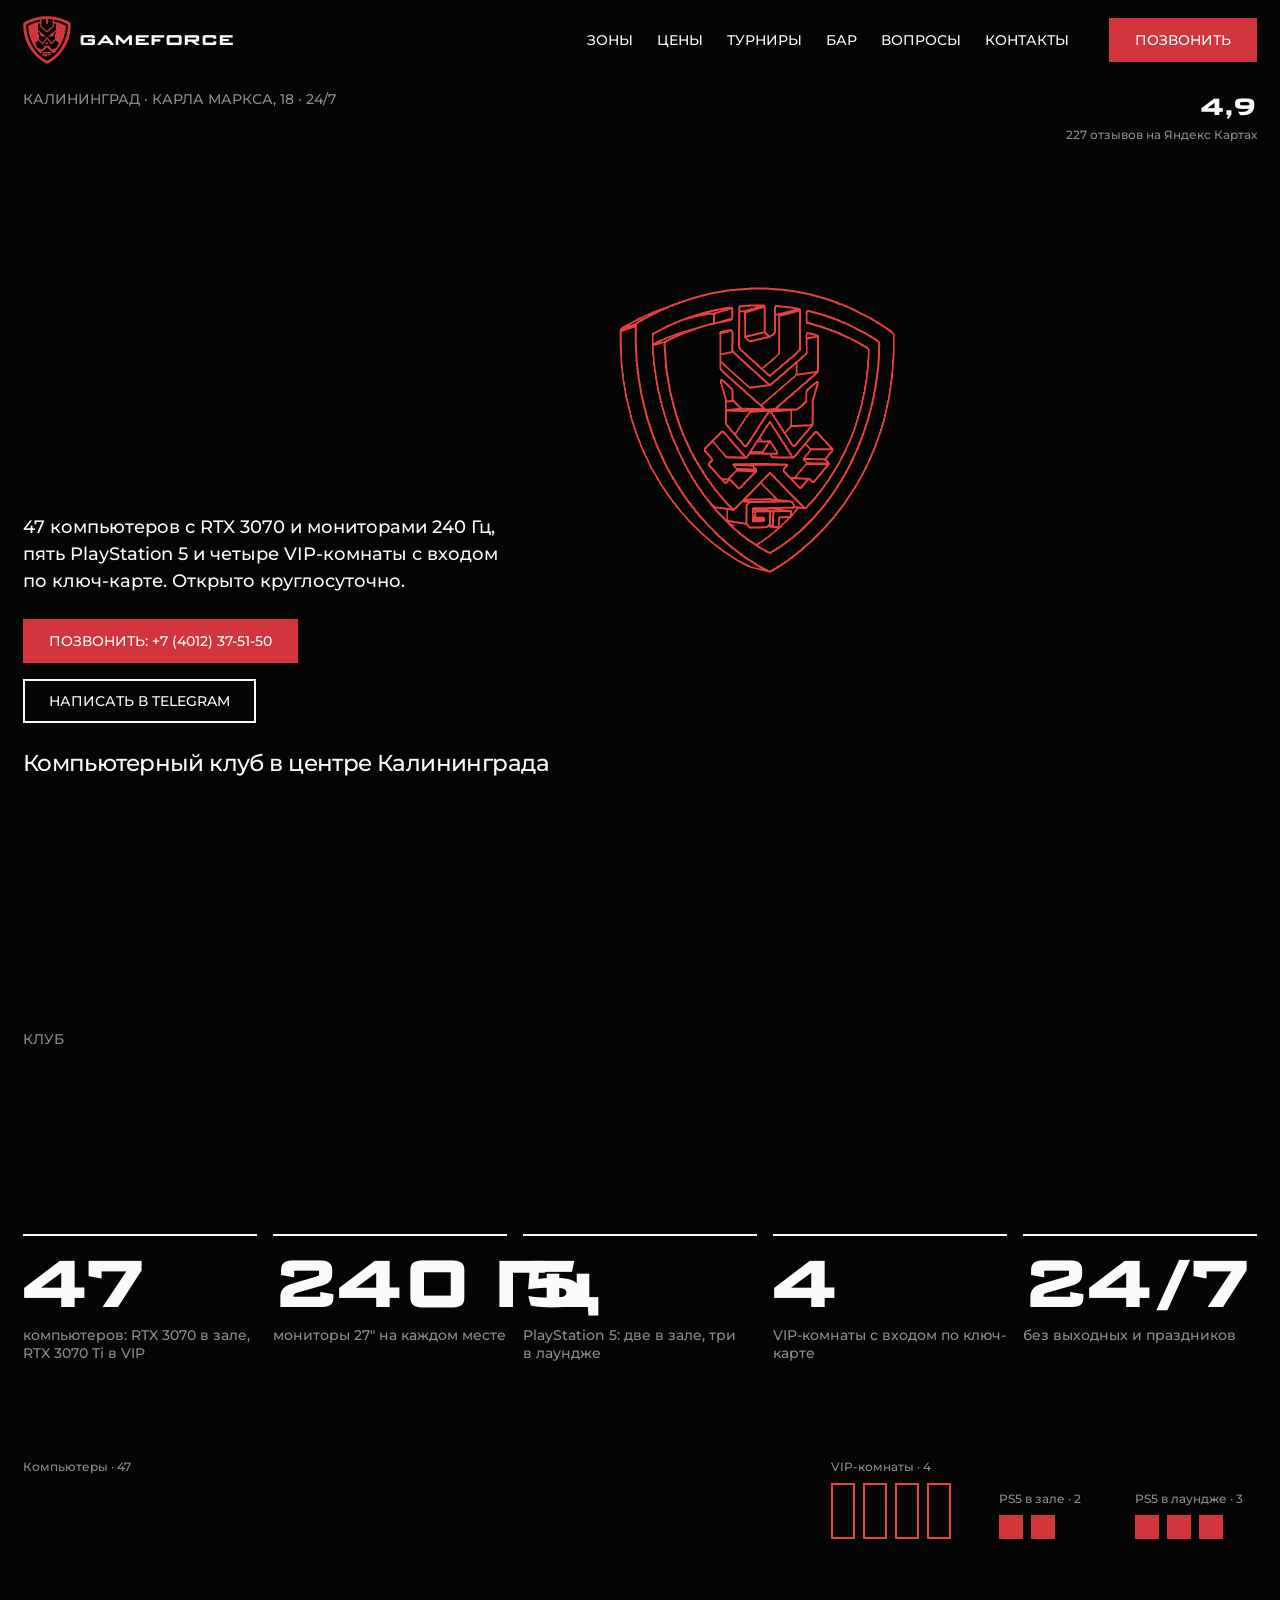
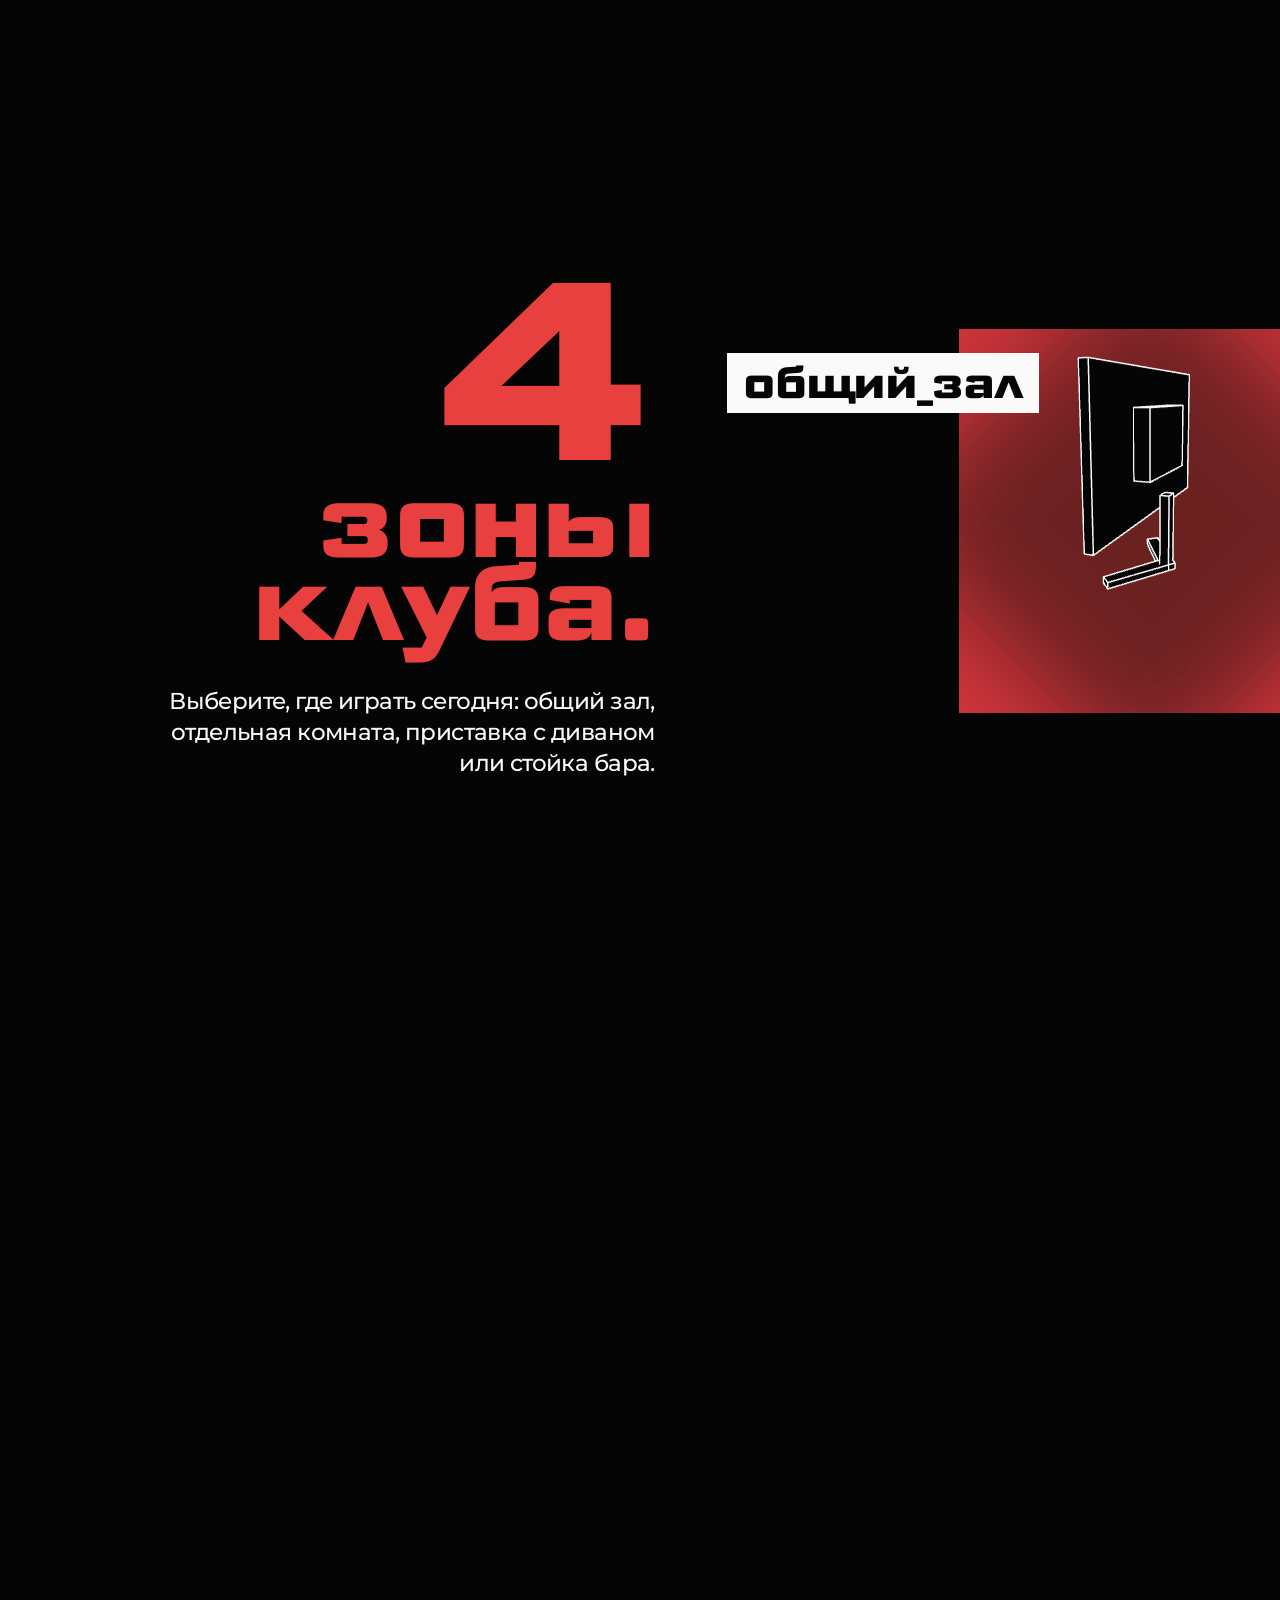
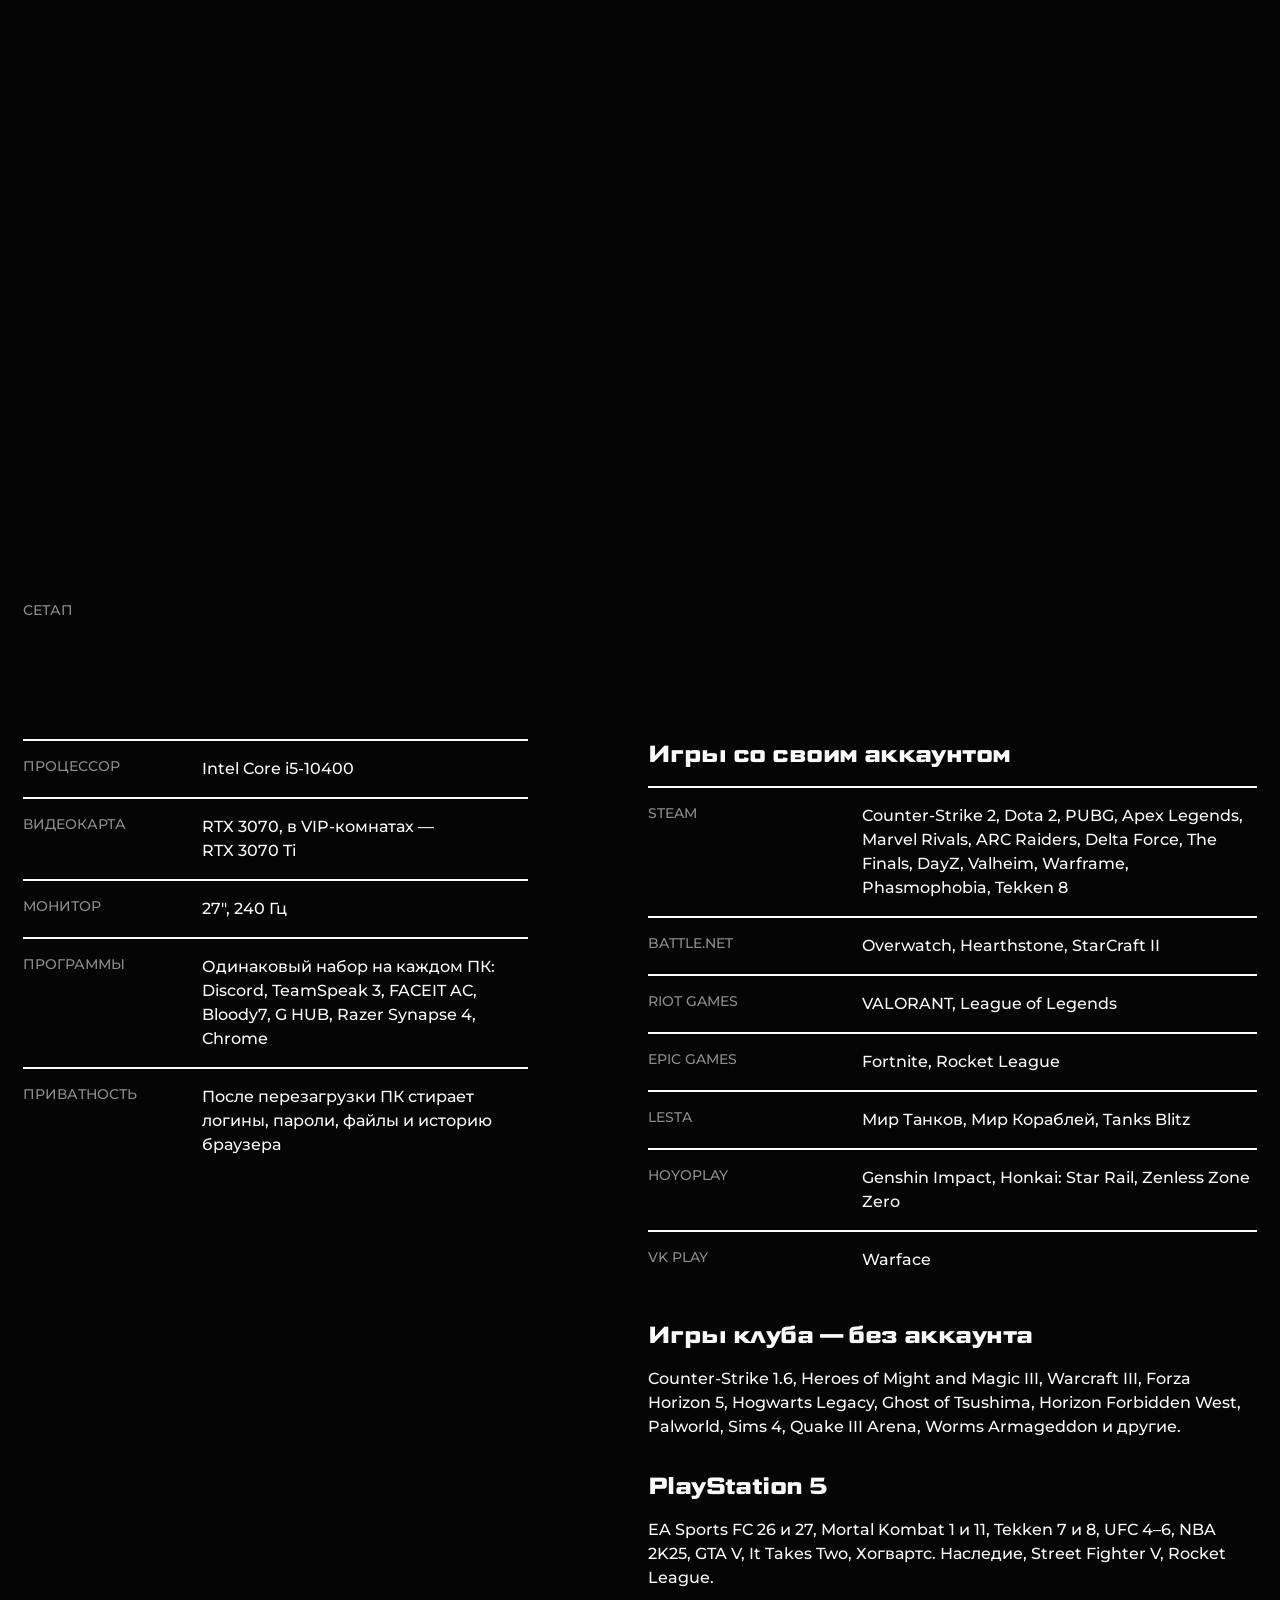
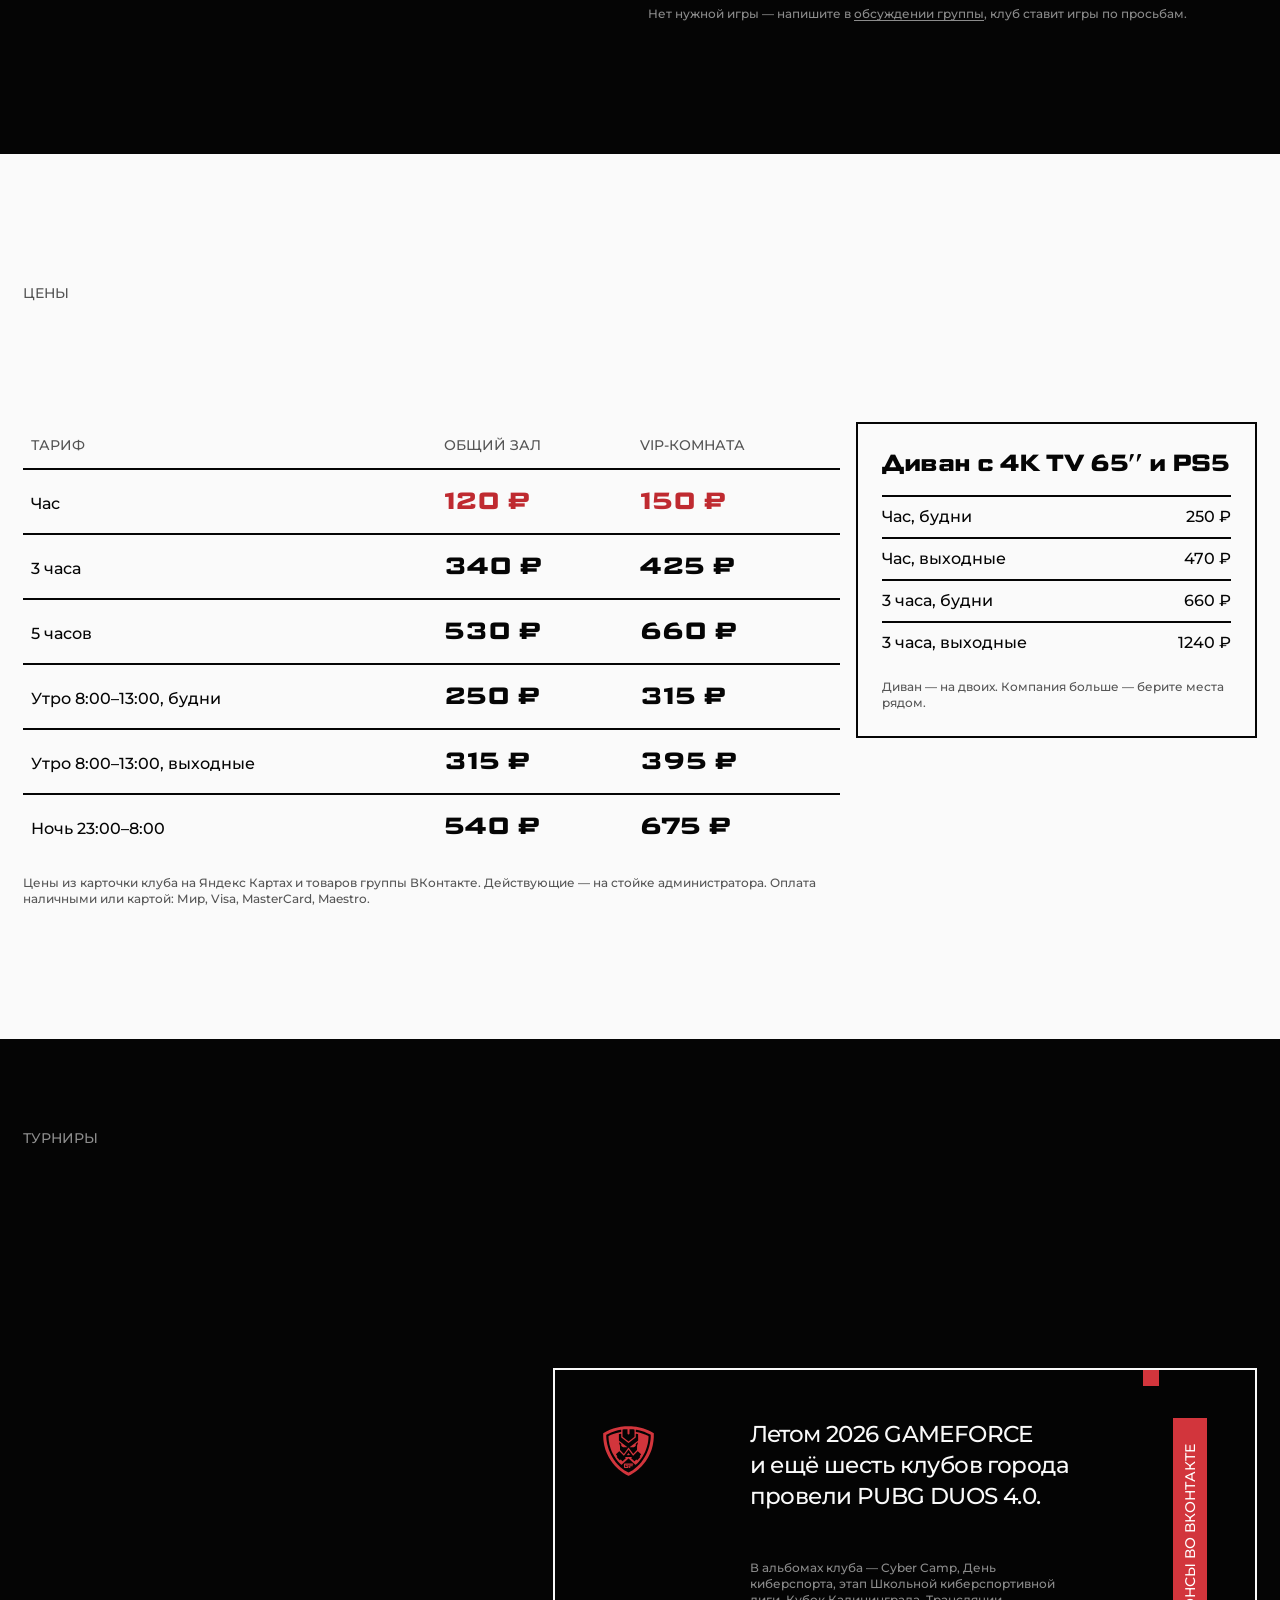
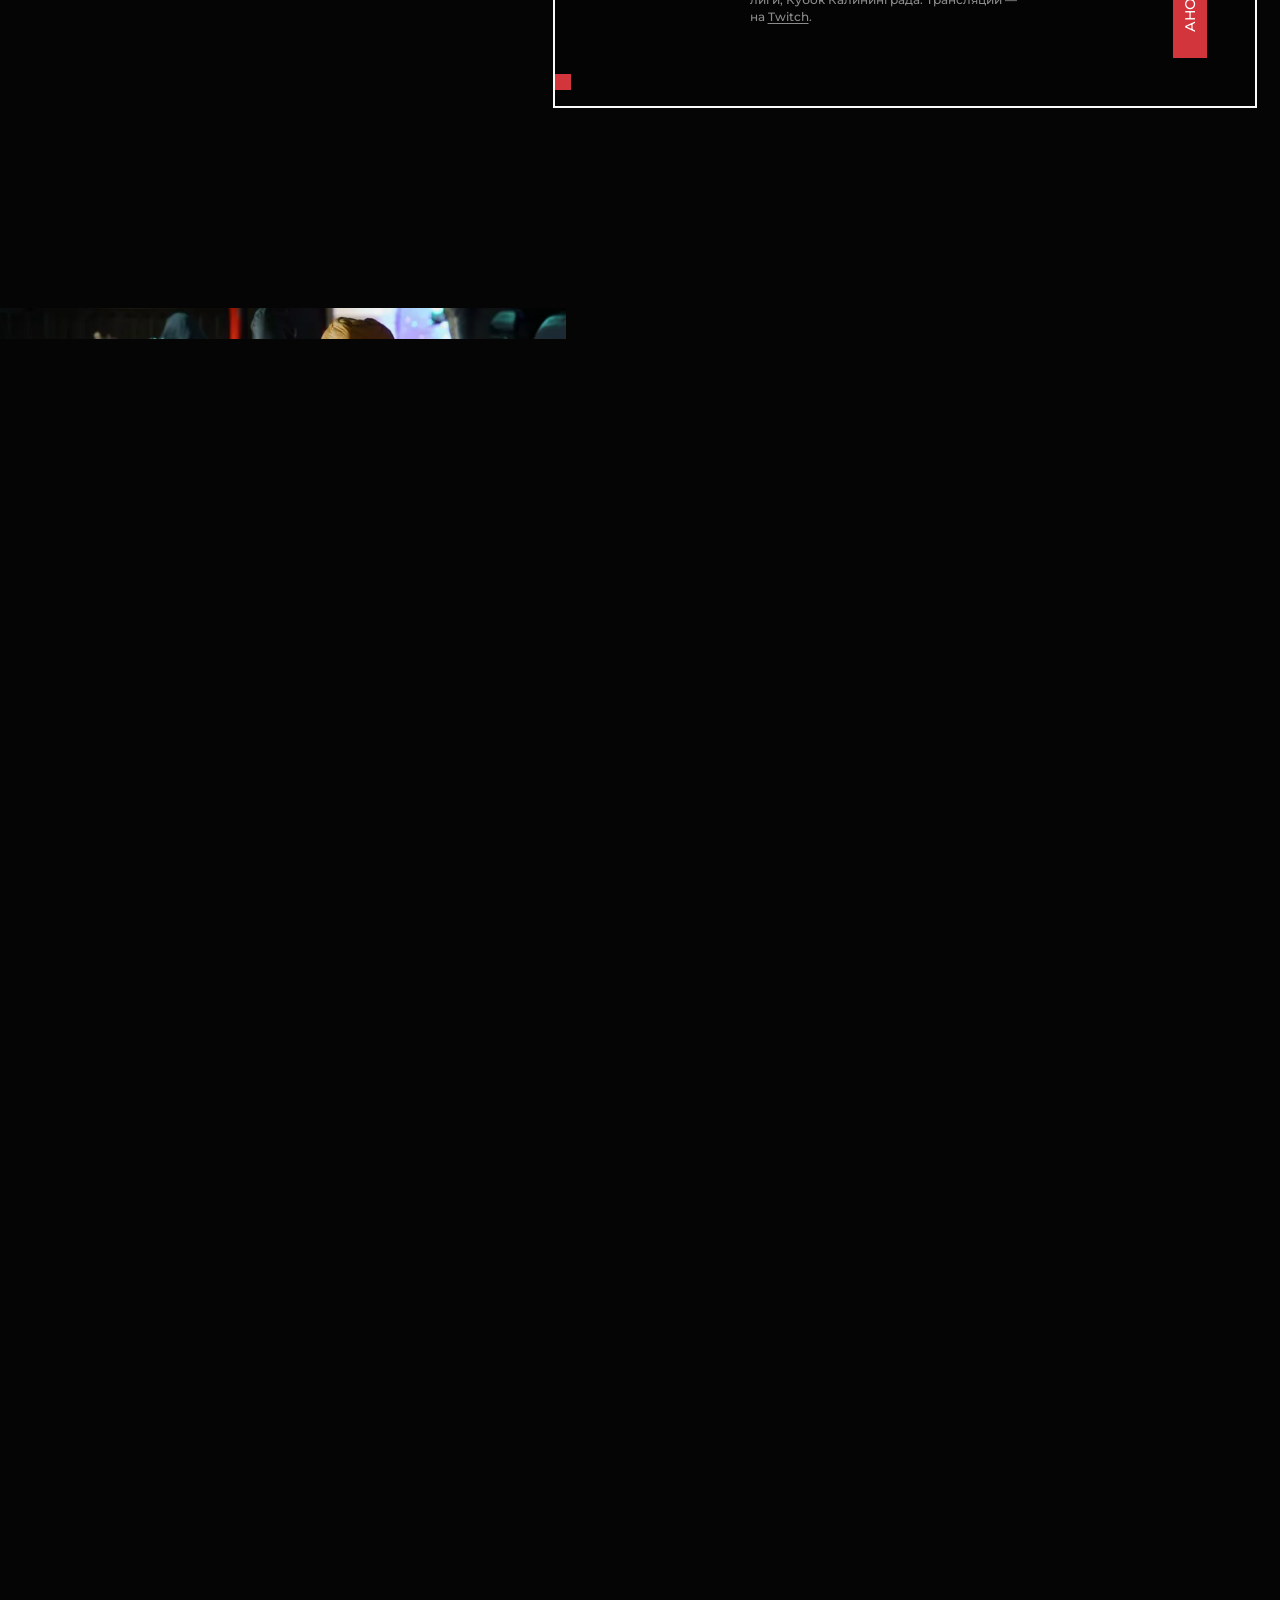
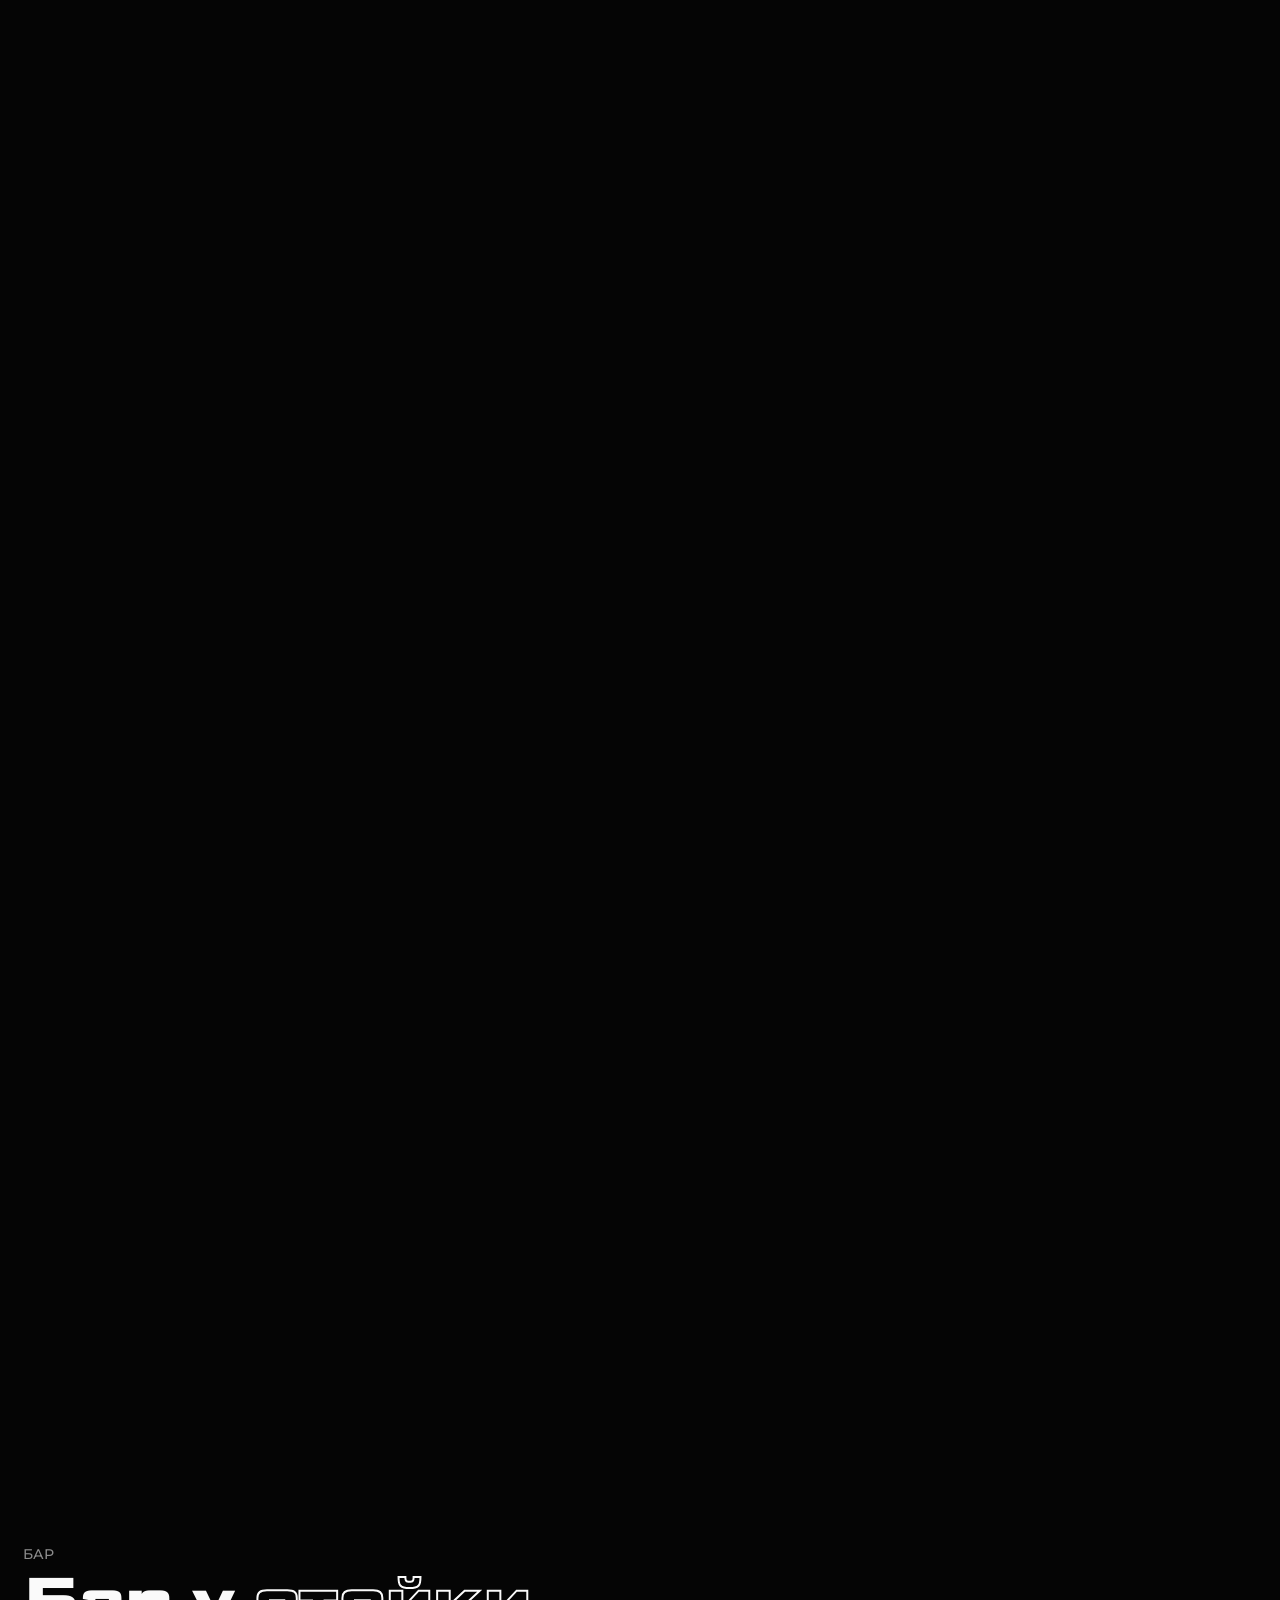
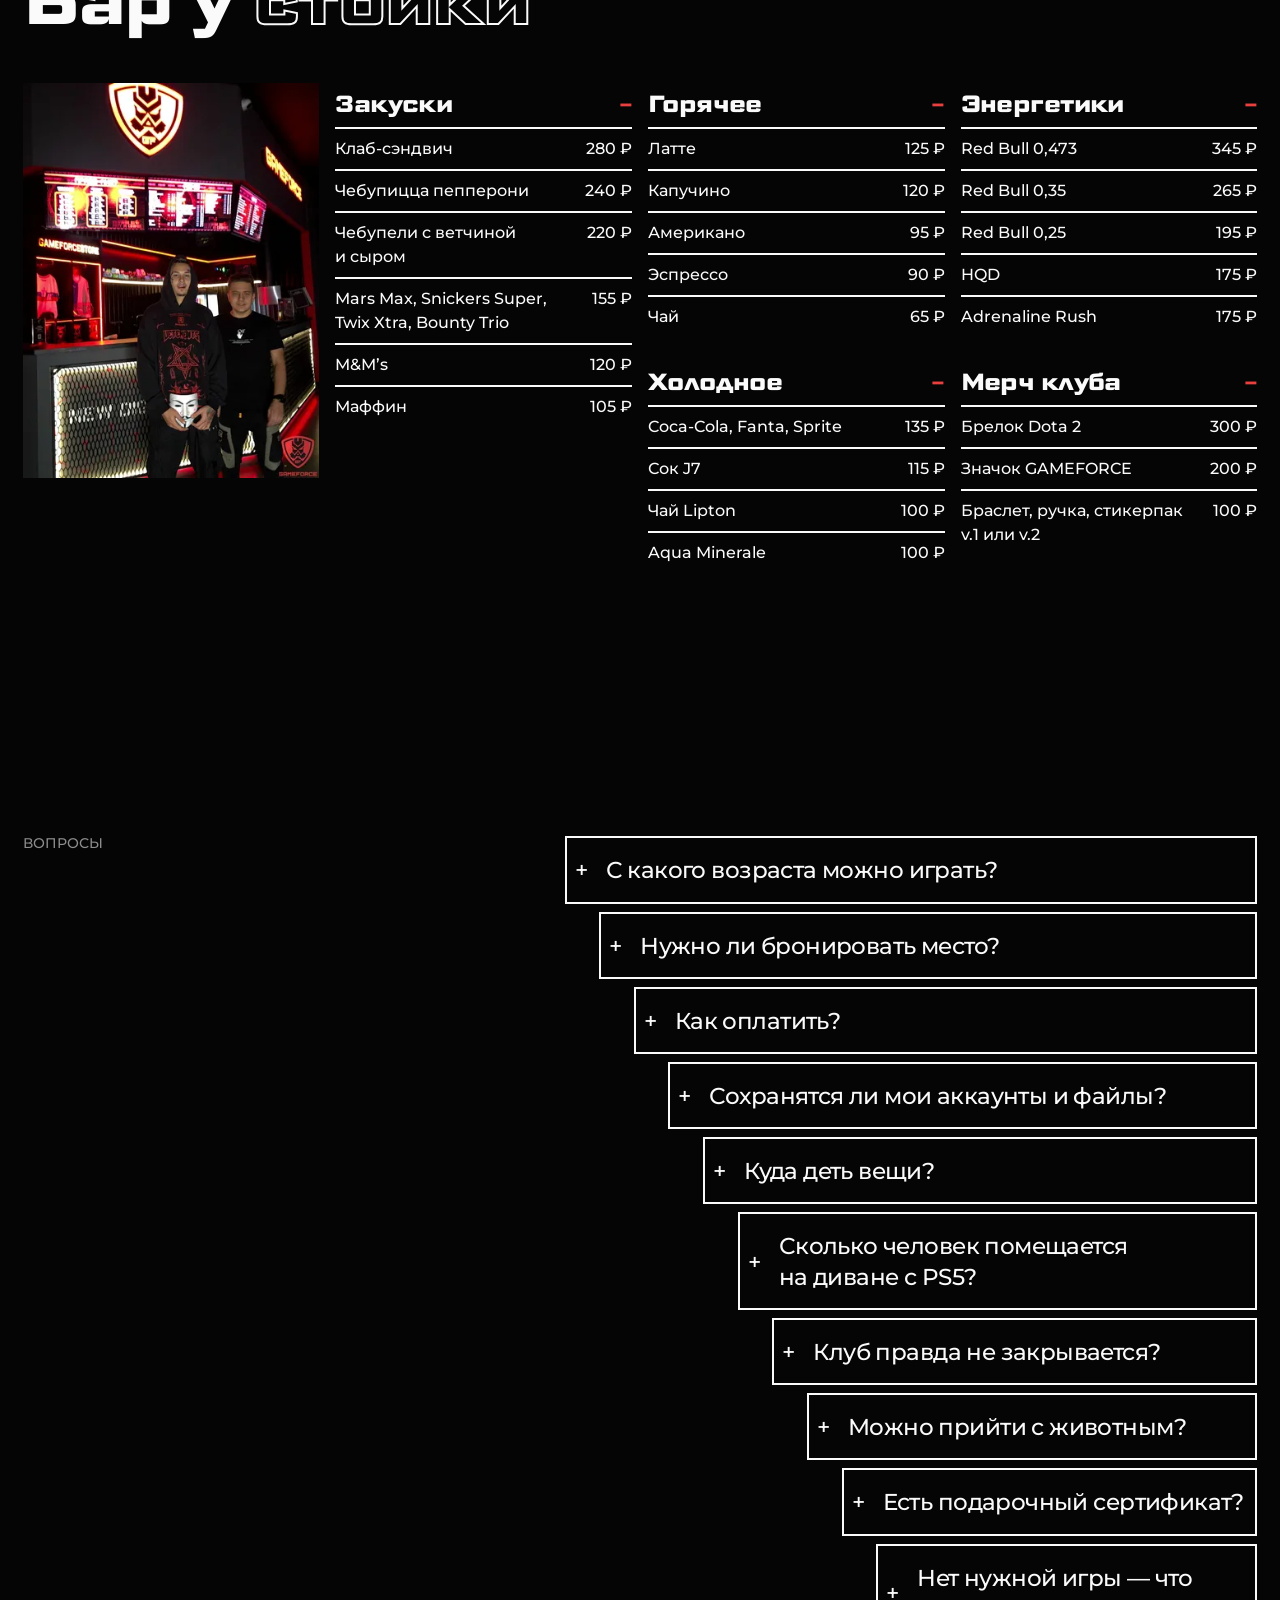
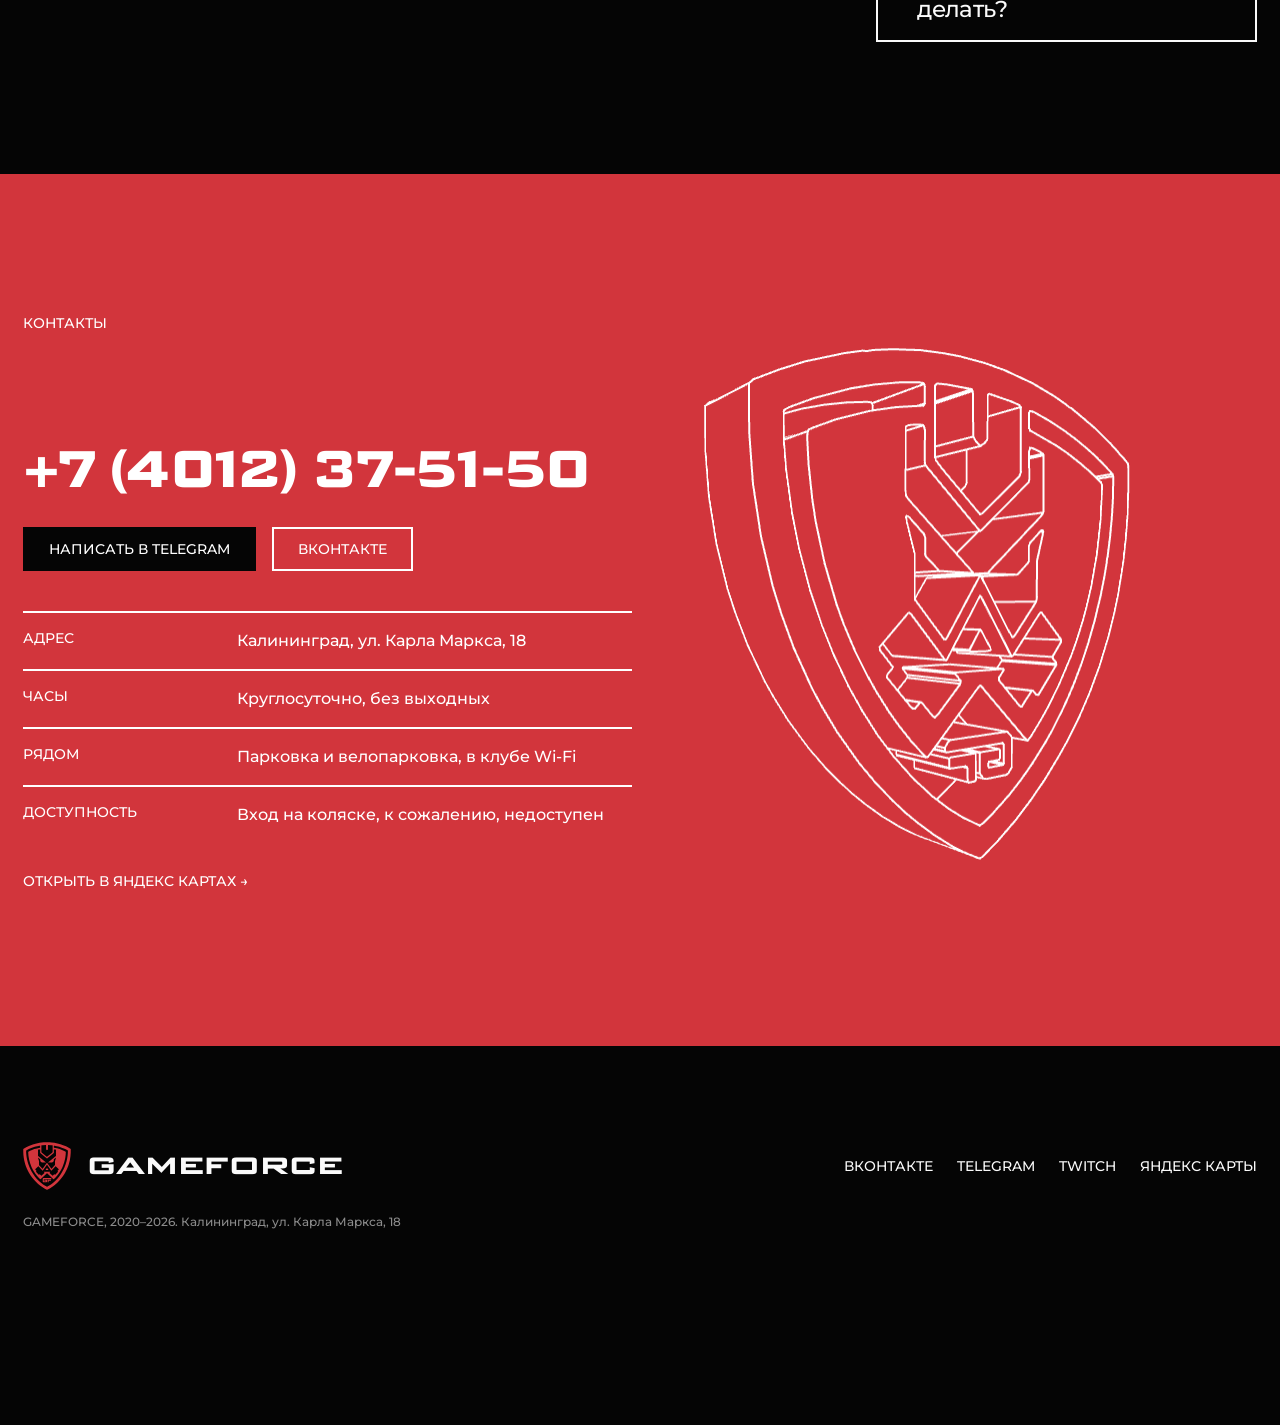
==== index.html @ 5b6f90a3 "Публикация 2026-10-16 14:14" ====
<!doctype html>
<html lang="ru">
<head>
<meta charset="utf-8">
<meta name="viewport" content="width=device-width, initial-scale=1">
<title>GAMEFORCE — компьютерный клуб в Калининграде, 24/7</title>
<meta name="description" content="Компьютерный клуб в центре Калининграда на Карла Маркса, 18: 47 ПК с RTX 3070 и 240 Гц, пять PS5, четыре VIP-комнаты, бар. Круглосуточно, от 120 ₽ в час.">
<meta property="og:type" content="website">
<meta property="og:locale" content="ru_RU">
<meta property="og:site_name" content="GAMEFORCE">
<meta property="og:title" content="GAMEFORCE — компьютерный клуб в Калининграде">
<meta property="og:description" content="47 ПК с RTX 3070 и 240 Гц, пять PS5, четыре VIP-комнаты. Карла Маркса, 18, круглосуточно.">
<meta property="og:image" content="https://andrei-khitrov.github.io/gameforce/assets/img/og.jpg">
<meta property="og:image:width" content="1200">
<meta property="og:image:height" content="630">
<meta name="twitter:card" content="summary_large_image">
<meta name="theme-color" content="#050505">
<script>
(function (h) {
  h.classList.add('js');
  setTimeout(function () {
    if (!h.classList.contains('is-ready') && !(window.site && window.site.booted)) h.classList.add('is-static');
  }, 4000);
})(document.documentElement);
</script>
<link rel="preload" href="assets/fonts/science-gothic-variable.woff2" as="font" type="font/woff2" crossorigin>
<link rel="preload" href="assets/fonts/montserrat-variable.woff2" as="font" type="font/woff2" crossorigin>
<link rel="stylesheet" href="assets/css/lenis.css">
<link rel="stylesheet" href="assets/css/tokens.css">
<link rel="stylesheet" href="assets/css/base.css">
<link rel="stylesheet" href="assets/css/sections.css">
<script defer src="assets/js/vendor/gsap.min.js"></script>
<script defer src="assets/js/vendor/ScrollTrigger.min.js"></script>
<script defer src="assets/js/vendor/lenis.min.js"></script>
<script defer src="assets/js/core.js"></script>
<script defer src="assets/js/main.js"></script>
<link rel="canonical" href="https://andrei-khitrov.github.io/gameforce/">
<meta property="og:url" content="https://andrei-khitrov.github.io/gameforce/">
<meta name="robots" content="noindex, nofollow">
<link rel="icon" href="favicon.ico" sizes="48x48">
<link rel="icon" href="assets/img/favicon.svg" type="image/svg+xml">
<link rel="apple-touch-icon" href="apple-touch-icon.png">
<link rel="manifest" href="site.webmanifest">
<script type="application/ld+json" data-publish>{"@context":"https://schema.org","@type":"EntertainmentBusiness","@id":"https://andrei-khitrov.github.io/gameforce/#org","name":"GAMEFORCE","url":"https://andrei-khitrov.github.io/gameforce/","logo":"https://andrei-khitrov.github.io/gameforce/assets/img/logo.svg","image":"https://andrei-khitrov.github.io/gameforce/assets/img/og.jpg","telephone":"+7 (4012) 37-51-50","address":{"@type":"PostalAddress","streetAddress":"ул. Карла Маркса, 18","addressLocality":"Калининград","addressRegion":"Калининградская обл.","addressCountry":"RU"},"geo":{"@type":"GeoCoordinates","latitude":54.728458,"longitude":20.479724},"openingHours":["Mo-Su 00:00-24:00"],"sameAs":["https://vk.ru/gameforce","https://www.twitch.tv/gameforce_arena","https://yandex.ru/maps/org/gameforce/235551548827/"],"priceRange":"₽"}</script>
<script type="application/ld+json" data-publish>{"@context":"https://schema.org","@type":"WebSite","name":"GAMEFORCE","url":"https://andrei-khitrov.github.io/gameforce/","inLanguage":"ru","publisher":{"@id":"https://andrei-khitrov.github.io/gameforce/#org"}}</script>
<script type="application/ld+json" data-publish>{"@context":"https://schema.org","@type":"FAQPage","mainEntity":[{"@type":"Question","name":"С какого возраста можно играть?","acceptedAnswer":{"@type":"Answer","text":"Компьютеры в аренду — с 12 лет."}},{"@type":"Question","name":"Нужно ли бронировать место?","acceptedAnswer":{"@type":"Answer","text":"Позвоните или напишите администратору в Telegram — место придержат. Можно прийти и без записи."}},{"@type":"Question","name":"Как оплатить?","acceptedAnswer":{"@type":"Answer","text":"Наличными или картой: Мир, Visa, MasterCard, Maestro."}},{"@type":"Question","name":"Сохранятся ли мои аккаунты и файлы?","acceptedAnswer":{"@type":"Answer","text":"Нет, и это защита: после перезагрузки компьютер стирает логины, пароли, файлы и историю браузера."}},{"@type":"Question","name":"Куда деть вещи?","acceptedAnswer":{"@type":"Answer","text":"В персональный шкафчик. Телефон и кошелёк лучше держать при себе."}},{"@type":"Question","name":"Сколько человек помещается на диване с PS5?","acceptedAnswer":{"@type":"Answer","text":"Двое. Если компания больше, берите ещё места рядом."}},{"@type":"Question","name":"Клуб правда не закрывается?","acceptedAnswer":{"@type":"Answer","text":"Работает круглосуточно, без выходных и праздников. О технических перерывах клуб заранее пишет в группе ВКонтакте."}},{"@type":"Question","name":"Можно прийти с животным?","acceptedAnswer":{"@type":"Answer","text":"Только с кошкой."}},{"@type":"Question","name":"Есть подарочный сертификат?","acceptedAnswer":{"@type":"Answer","text":"Есть — спросите у администратора."}},{"@type":"Question","name":"Нет нужной игры — что делать?","acceptedAnswer":{"@type":"Answer","text":"Напишите в обсуждении группы ВКонтакте: клуб устанавливает игры по просьбам гостей."}}]}</script>
</head>
<body>
<a class="skip" href="#main">К содержанию</a>

<header class="head" data-head>
  <div class="wrap head__in">
    <a class="head__brand" href="#top" aria-label="GAMEFORCE — в начало">
      <img class="head__logo" src="assets/img/logo.svg" width="28" height="28" alt="Щит GAMEFORCE">
      <span class="head__word">GAMEFORCE</span>
    </a>
    <nav class="head__nav" data-nav aria-label="Разделы">
      <a href="#zony">Зоны</a>
      <a href="#ceny">Цены</a>
      <a href="#turniry">Турниры</a>
      <a href="#bar">Бар</a>
      <a href="#voprosy">Вопросы</a>
      <a href="#kontakty">Контакты</a>
    </nav>
    <a class="btn head__call" href="tel:+74012375150">Позвонить</a>
    <button class="head__burger" type="button" data-burger aria-controls="menu" aria-expanded="false">Меню</button>
  </div>
</header>

<div class="menu" id="menu" data-overlay="menu" hidden>
  <nav class="wrap menu__nav" aria-label="Разделы, меню">
    <a href="#zony">Зоны</a>
    <a href="#ceny">Цены</a>
    <a href="#turniry">Турниры</a>
    <a href="#bar">Бар</a>
    <a href="#voprosy">Вопросы</a>
    <a href="#kontakty">Контакты</a>
  </nav>
  <div class="wrap menu__foot">
    <a class="btn" href="tel:+74012375150">+7 (4012) 37-51-50</a>
    <a class="btn btn--line" href="https://t.me/Gameforce_arena_admin" target="_blank" rel="noopener">Telegram</a>
  </div>
</div>

<main id="main" tabindex="-1">

  <!-- 01 · первый экран · twitchrivals V + E · свой образ: контурный щит клуба -->
  <section class="hero" id="top" data-block="01-первый-экран" data-loud="громкий">
    <div class="hero__stage" aria-hidden="true">
      <canvas class="hero__gl" data-gl="shield"></canvas>
    </div>
    <div class="wrap hero__in">
      <div class="hero__top">
        <p class="label hero__label">Калининград · Карла Маркса, 18 · 24/7</p>
        <a class="hero__rate" href="https://yandex.ru/maps/org/gameforce/235551548827/reviews/" target="_blank" rel="noopener">
          <span class="hero__rate-n">4,9</span>
          <span class="hero__rate-t">227 отзывов на&nbsp;Яндекс Картах</span>
        </a>
      </div>
      <h1 class="hero__h1">
        <span class="hero__sub">Компьютерный клуб в&nbsp;центре Калининграда</span>
        <span class="hero__mark" data-type>GAMEFORCE</span>
      </h1>
      <div class="hero__copy">
        <p class="hero__slogan" data-y>New Digital Space</p>
        <p class="t-4 hero__lead" data-in="text">47&nbsp;компьютеров с&nbsp;RTX&nbsp;3070 и&nbsp;мониторами 240&nbsp;Гц, пять PlayStation&nbsp;5 и&nbsp;четыре VIP-комнаты с&nbsp;входом по&nbsp;ключ-карте. Открыто круглосуточно.</p>
        <div class="hero__acts" data-in="text">
          <a class="btn" href="tel:+74012375150" data-cta>Позвонить: +7&nbsp;(4012) 37-51-50</a>
          <a class="btn btn--line" href="https://t.me/Gameforce_arena_admin" target="_blank" rel="noopener">Написать в&nbsp;Telegram</a>
        </div>
      </div>
      <div class="hero__space" data-anchor aria-hidden="true">
        <img class="hero__still" src="assets/img/shield-line.svg" width="594" height="596" alt="" fetchpriority="high">
      </div>
    </div>
  </section>

  <!-- 02 · клуб · twitchrivals X (клетки) + Y (буквы H2) -->
  <section class="sec klub" id="klub" data-block="02-цифры" data-loud="средний">
    <div class="wrap">
      <header class="sec-head klub__head">
        <p class="label">Клуб</p>
        <h2 data-y>Больше чем просто компьютерный клуб</h2>
      </header>
      <ul class="facts">
        <li class="facts__i" data-in="text"><span class="facts__n">47</span><span class="facts__t">компьютеров: RTX&nbsp;3070 в&nbsp;зале, RTX&nbsp;3070&nbsp;Ti в&nbsp;VIP</span></li>
        <li class="facts__i" data-in="text"><span class="facts__n">240&nbsp;Гц</span><span class="facts__t">мониторы 27″ на&nbsp;каждом месте</span></li>
        <li class="facts__i" data-in="text"><span class="facts__n">5</span><span class="facts__t">PlayStation&nbsp;5: две в&nbsp;зале, три в&nbsp;лаундже</span></li>
        <li class="facts__i" data-in="text"><span class="facts__n">4</span><span class="facts__t">VIP-комнаты с&nbsp;входом по&nbsp;ключ-карте</span></li>
        <li class="facts__i" data-in="text"><span class="facts__n">24/7</span><span class="facts__t">без выходных и&nbsp;праздников</span></li>
      </ul>
      <figure class="seats" data-seats>
        <div class="seats__groups" role="img" aria-label="Места в клубе: 47 компьютеров, 4 VIP-комнаты, 2 PlayStation 5 в зале и 3 в лаундже">
          <div class="seats__g seats__g--pc"><span class="seats__cap caption" aria-hidden="true">Компьютеры · 47</span><div class="seats__grid"><span class="seat"></span><span class="seat"></span><span class="seat"></span><span class="seat"></span><span class="seat"></span><span class="seat"></span><span class="seat"></span><span class="seat"></span><span class="seat"></span><span class="seat"></span><span class="seat"></span><span class="seat"></span><span class="seat"></span><span class="seat"></span><span class="seat"></span><span class="seat"></span><span class="seat"></span><span class="seat"></span><span class="seat"></span><span class="seat"></span><span class="seat"></span><span class="seat"></span><span class="seat"></span><span class="seat"></span><span class="seat"></span><span class="seat"></span><span class="seat"></span><span class="seat"></span><span class="seat"></span><span class="seat"></span><span class="seat"></span><span class="seat"></span><span class="seat"></span><span class="seat"></span><span class="seat"></span><span class="seat"></span><span class="seat"></span><span class="seat"></span><span class="seat"></span><span class="seat"></span><span class="seat"></span><span class="seat"></span><span class="seat"></span><span class="seat"></span><span class="seat"></span><span class="seat"></span><span class="seat"></span></div></div>
          <div class="seats__g"><span class="seats__cap caption" aria-hidden="true">VIP-комнаты · 4</span><div class="seats__grid seats__grid--vip"><span class="seat seat--door"></span><span class="seat seat--door"></span><span class="seat seat--door"></span><span class="seat seat--door"></span></div></div>
          <div class="seats__g"><span class="seats__cap caption" aria-hidden="true">PS5 в зале · 2</span><div class="seats__grid seats__grid--ps"><span class="seat seat--ps"></span><span class="seat seat--ps"></span></div></div>
          <div class="seats__g"><span class="seats__cap caption" aria-hidden="true">PS5 в лаундже · 3</span><div class="seats__grid seats__grid--ps"><span class="seat seat--ps"></span><span class="seat seat--ps"></span><span class="seat seat--ps"></span></div></div>
        </div>
      </figure>
    </div>
  </section>

  <!-- 03 · зоны · twitchrivals et (лента 400vh) + ee/Q (карточки с контурными 3D-предметами) -->
  <section class="zony" id="zony" data-block="03-зоны" data-loud="громкий" data-pin>
    <div class="zony__track" data-track>
      <div class="zony__intro" data-panel>
        <h2 class="zony__h"><span class="zony__n">4</span> <span class="zony__w">зоны клуба.</span></h2>
        <p class="zony__lead">Выберите, где играть сегодня: общий зал, отдельная комната, приставка с&nbsp;диваном или&nbsp;стойка бара.</p>
      </div>
      <article class="zone" data-panel>
        <h3 class="zone__tag" data-tag>общий_зал</h3>
        <div class="zone__card zone__card--diamond" data-card><canvas class="zone__gl" data-gl="monitor" aria-hidden="true"></canvas></div>
        <div class="zone__text">
          <p>ПК на&nbsp;i5-10400 и&nbsp;RTX&nbsp;3070, мониторы 27″ 240&nbsp;Гц. Одинаковый набор программ на&nbsp;каждом месте.</p>
          <p class="zone__price">от 120&nbsp;₽ в&nbsp;час</p>
        </div>
      </article>
      <article class="zone" data-panel>
        <h3 class="zone__tag" data-tag>vip_комната</h3>
        <div class="zone__card zone__card--linear zone__card--graphite" data-card><canvas class="zone__gl" data-gl="keycard" aria-hidden="true"></canvas></div>
        <div class="zone__text">
          <p>Четыре отдельные комнаты, дверь открывается ключ-картой. Внутри&nbsp;— RTX&nbsp;3070&nbsp;Ti.</p>
          <p class="zone__price">от 150&nbsp;₽ в&nbsp;час</p>
        </div>
      </article>
      <article class="zone" data-panel>
        <h3 class="zone__tag" data-tag>ps5_lounge</h3>
        <div class="zone__card zone__card--radial" data-card><canvas class="zone__gl" data-gl="gamepad" aria-hidden="true"></canvas></div>
        <div class="zone__text">
          <p>Пять PlayStation&nbsp;5: две в&nbsp;общем зале, три в&nbsp;лаундже. Диван с&nbsp;4K-телевизором 65″&nbsp;— на&nbsp;двоих.</p>
          <p class="zone__price">диван&nbsp;— от 250&nbsp;₽ в&nbsp;час</p>
        </div>
      </article>
      <article class="zone" data-panel>
        <h3 class="zone__tag" data-tag>бар</h3>
        <div class="zone__card zone__card--diamond zone__card--graphite" data-card><canvas class="zone__gl" data-gl="can" aria-hidden="true"></canvas></div>
        <div class="zone__text">
          <p>Сэндвичи, кофе, энергетики и&nbsp;мерч клуба&nbsp;— не&nbsp;выходя надолго из&nbsp;матча.</p>
          <p class="zone__price"><a href="#bar">Карта бара</a></p>
        </div>
      </article>
    </div>
  </section>

  <!-- 04 · сетап · стандартное появление -->
  <section class="sec setup" id="setup" data-block="04-сетап" data-loud="тихий">
    <div class="wrap">
      <header class="sec-head">
        <p class="label">Сетап</p>
        <h2 data-y>Железо и&nbsp;игры</h2>
      </header>
      <div class="grid setup__grid">
        <dl class="rows setup__specs">
          <div class="rows__r" data-in="text"><dt>Процессор</dt><dd>Intel Core i5-10400</dd></div>
          <div class="rows__r" data-in="text"><dt>Видеокарта</dt><dd>RTX&nbsp;3070, в&nbsp;VIP-комнатах&nbsp;— RTX&nbsp;3070&nbsp;Ti</dd></div>
          <div class="rows__r" data-in="text"><dt>Монитор</dt><dd>27″, 240&nbsp;Гц</dd></div>
          <div class="rows__r" data-in="text"><dt>Программы</dt><dd>Одинаковый набор на&nbsp;каждом ПК: Discord, TeamSpeak&nbsp;3, FACEIT AC, Bloody7, G&nbsp;HUB, Razer Synapse&nbsp;4, Chrome</dd></div>
          <div class="rows__r" data-in="text"><dt>Приватность</dt><dd>После перезагрузки ПК стирает логины, пароли, файлы и&nbsp;историю браузера</dd></div>
        </dl>
        <div class="setup__games">
          <h3 class="setup__h3" data-in="text">Игры со&nbsp;своим аккаунтом</h3>
          <dl class="rows rows--games" data-in="text">
            <div class="rows__r"><dt>Steam</dt><dd>Counter-Strike&nbsp;2, Dota&nbsp;2, PUBG, Apex Legends, Marvel Rivals, ARC Raiders, Delta Force, The Finals, DayZ, Valheim, Warframe, Phasmophobia, Tekken&nbsp;8</dd></div>
            <div class="rows__r"><dt>Battle.net</dt><dd>Overwatch, Hearthstone, StarCraft&nbsp;II</dd></div>
            <div class="rows__r"><dt>Riot Games</dt><dd>VALORANT, League of&nbsp;Legends</dd></div>
            <div class="rows__r"><dt>Epic Games</dt><dd>Fortnite, Rocket League</dd></div>
            <div class="rows__r"><dt>Lesta</dt><dd>Мир Танков, Мир Кораблей, Tanks Blitz</dd></div>
            <div class="rows__r"><dt>HoYoPlay</dt><dd>Genshin Impact, Honkai: Star Rail, Zenless Zone Zero</dd></div>
            <div class="rows__r"><dt>VK&nbsp;Play</dt><dd>Warface</dd></div>
          </dl>
          <h3 class="setup__h3" data-in="text">Игры клуба&nbsp;— без аккаунта</h3>
          <p class="setup__p" data-in="text">Counter-Strike&nbsp;1.6, Heroes of&nbsp;Might and&nbsp;Magic&nbsp;III, Warcraft&nbsp;III, Forza Horizon&nbsp;5, Hogwarts Legacy, Ghost of&nbsp;Tsushima, Horizon Forbidden West, Palworld, Sims&nbsp;4, Quake III Arena, Worms Armageddon и&nbsp;другие.</p>
          <h3 class="setup__h3" data-in="text">PlayStation&nbsp;5</h3>
          <p class="setup__p" data-in="text">EA Sports FC&nbsp;26 и&nbsp;27, Mortal Kombat&nbsp;1 и&nbsp;11, Tekken&nbsp;7 и&nbsp;8, UFC&nbsp;4–6, NBA 2K25, GTA&nbsp;V, It&nbsp;Takes Two, Хогвартс. Наследие, Street Fighter&nbsp;V, Rocket League.</p>
          <p class="setup__note caption" data-in="text">Нет нужной игры&nbsp;— напишите в&nbsp;<a href="https://vk.ru/topic-201002621_47027015" target="_blank" rel="noopener">обсуждении группы</a>, клуб ставит игры по&nbsp;просьбам.</p>
        </div>
      </div>
    </div>
  </section>

  <!-- 05 · цены · светлая секция, стандартное появление -->
  <section class="sec ceny theme-light" id="ceny" data-block="05-цены" data-loud="средний">
    <div class="wrap">
      <header class="sec-head">
        <p class="label">Цены</p>
        <h2 data-y>Сколько стоит игра</h2>
      </header>
      <div class="grid ceny__grid">
        <div class="ceny__main">
          <table class="price">
            <caption class="sr-only">Цены на компьютеры: общий зал и VIP-комната</caption>
            <thead>
              <tr><th scope="col">Тариф</th><th scope="col">Общий зал</th><th scope="col">VIP-комната</th></tr>
            </thead>
            <tbody>
              <tr data-in="text"><th scope="row">Час</th><td>120&nbsp;₽</td><td>150&nbsp;₽</td></tr>
              <tr data-in="text"><th scope="row">3 часа</th><td>340&nbsp;₽</td><td>425&nbsp;₽</td></tr>
              <tr data-in="text"><th scope="row">5 часов</th><td>530&nbsp;₽</td><td>660&nbsp;₽</td></tr>
              <tr data-in="text"><th scope="row">Утро 8:00–13:00, будни</th><td>250&nbsp;₽</td><td>315&nbsp;₽</td></tr>
              <tr data-in="text"><th scope="row">Утро 8:00–13:00, выходные</th><td>315&nbsp;₽</td><td>395&nbsp;₽</td></tr>
              <tr data-in="text"><th scope="row">Ночь 23:00–8:00</th><td>540&nbsp;₽</td><td>675&nbsp;₽</td></tr>
            </tbody>
          </table>
        </div>
        <div class="ceny__side" data-in="text">
          <h3 class="ceny__h3">Диван с&nbsp;4K TV&nbsp;65″ и&nbsp;PS5</h3>
          <dl class="rows rows--tight">
            <div class="rows__r"><dt>Час, будни</dt><dd>250&nbsp;₽</dd></div>
            <div class="rows__r"><dt>Час, выходные</dt><dd>470&nbsp;₽</dd></div>
            <div class="rows__r"><dt>3 часа, будни</dt><dd>660&nbsp;₽</dd></div>
            <div class="rows__r"><dt>3 часа, выходные</dt><dd>1240&nbsp;₽</dd></div>
          </dl>
          <p class="caption">Диван&nbsp;— на&nbsp;двоих. Компания больше&nbsp;— берите места рядом.</p>
        </div>
        <p class="ceny__note caption" data-in="text">Цены из&nbsp;карточки клуба на&nbsp;Яндекс Картах и&nbsp;товаров группы ВКонтакте. Действующие&nbsp;— на&nbsp;стойке администратора. Оплата наличными или картой: Мир, Visa, MasterCard, Maestro.</p>
      </div>
    </div>
  </section>

  <!-- 06 · турниры · twitchrivals Z (коллаж 170cqw) -->
  <section class="turniry" id="turniry" data-block="06-турниры" data-loud="громкий" data-collage>
    <div class="turniry__sticky" data-collage-sticky>
      <div class="turniry__layer" data-collage-layer aria-hidden="true" data-gate-ignore>
        <div class="wrap">
          <div class="collage" data-collage-box>
            <figure class="collage__i" style="--t:0;--x:0%;--w:48%;--ar:1000/494" data-dx="-50" data-dy="-100" data-fade="300"><img src="assets/img/club/t-den-kibersporta-2025-1280.webp" srcset="assets/img/club/t-den-kibersporta-2025-720.webp 720w, assets/img/club/t-den-kibersporta-2025-1280.webp 1280w" sizes="calc(9.6vw + 530px)" width="1280" height="853" alt="" loading="lazy" decoding="async"><figcaption class="collage__cap">День киберспорта Калининграда · 17.05.2025</figcaption></figure>
            <figure class="collage__i is-r" style="--t:8.4375;--x:10%;--w:35%;--ar:1000/588" data-dx="55" data-dy="-70" data-fade="150"><img src="assets/img/club/igrok-1-1000.webp" srcset="assets/img/club/igrok-1-520.webp 520w, assets/img/club/igrok-1-1000.webp 1000w" sizes="calc(7vw + 387px)" width="1280" height="853" alt="" loading="lazy" decoding="async"></figure>
            <figure class="collage__i is-r" style="--t:22.5;--x:0%;--w:30%;--ar:871/1000" data-dx="62.5" data-dy="150" data-fade="150"><img src="assets/img/club/t-cybercamp-2024-840.webp" srcset="assets/img/club/t-cybercamp-2024-440.webp 440w, assets/img/club/t-cybercamp-2024-840.webp 840w" sizes="calc(6.1vw + 330px)" width="1280" height="1920" alt="" loading="lazy" decoding="async"><figcaption class="collage__cap">Cyber Camp 2024</figcaption></figure>
            <figure class="collage__i" style="--t:30.9375;--x:12%;--w:40%;--ar:1000/603" data-dx="-45" data-dy="120" data-fade="240"><img src="assets/img/club/t-kubok-2024-720.webp" srcset="assets/img/club/t-kubok-2024-560.webp 560w, assets/img/club/t-kubok-2024-720.webp 720w, assets/img/club/t-kubok-2024-1120.webp 1120w" sizes="calc(8vw + 442px)" width="1280" height="853" alt="" loading="lazy" decoding="async"><figcaption class="collage__cap">Кубок Калининграда по компьютерному спорту · 2024</figcaption></figure>
            <figure class="collage__i" style="--t:46.6875;--x:3%;--w:20%;--ar:667/1000" data-dx="-37.5" data-dy="-140" data-fade="400"><img src="assets/img/club/igrok-2-1280.webp" srcset="assets/img/club/igrok-2-640.webp 640w, assets/img/club/igrok-2-1280.webp 1280w" sizes="calc(8.9vw + 499px)" width="1280" height="853" alt="" loading="lazy" decoding="async"></figure>
            <figure class="collage__i is-r" style="--t:61.875;--x:6%;--w:36%;--ar:1000/737" data-dx="52.5" data-dy="110" data-fade="150"><img src="assets/img/club/t-shkl-2024-720.webp" srcset="assets/img/club/t-shkl-2024-560.webp 560w, assets/img/club/t-shkl-2024-720.webp 720w, assets/img/club/t-shkl-2024-1120.webp 1120w" sizes="calc(8.1vw + 438px)" width="1280" height="853" alt="" loading="lazy" decoding="async"><figcaption class="collage__cap">Региональный этап ШКЛ · 2024</figcaption></figure>
            <figure class="collage__i" style="--t:63.5625;--x:25%;--w:20%;--ar:1000/1013" data-dx="-25" data-dy="-80" data-fade="300"><img src="assets/img/club/igrok-4-880.webp" srcset="assets/img/club/igrok-4-440.webp 440w, assets/img/club/igrok-4-880.webp 880w" sizes="calc(6vw + 338px)" width="1280" height="853" alt="" loading="lazy" decoding="async"></figure>
            <figure class="collage__i" style="--t:87.1875;--x:0%;--w:36%;--ar:1000/756" data-dx="-47.5" data-dy="160" data-fade="150"><img src="assets/img/club/t-hearthstone-2024-1160.webp" srcset="assets/img/club/t-hearthstone-2024-600.webp 600w, assets/img/club/t-hearthstone-2024-1160.webp 1160w" sizes="calc(8.2vw + 451px)" width="1280" height="853" alt="" loading="lazy" decoding="async"><figcaption class="collage__cap">Hearthstone Battlegrounds Duo · 26.05.2024</figcaption></figure>
            <figure class="collage__i" style="--t:92.8125;--x:40%;--w:26%;--ar:1000/922" data-dx="-12.5" data-dy="-130" data-fade="250"><img src="assets/img/club/igrok-5-1040.webp" srcset="assets/img/club/igrok-5-520.webp 520w, assets/img/club/igrok-5-1040.webp 1040w" sizes="calc(7.3vw + 396px)" width="1280" height="853" alt="" loading="lazy" decoding="async"></figure>
            <figure class="collage__i is-r" style="--t:96.75;--x:0%;--w:31%;--ar:1000/565" data-dx="60" data-dy="90" data-fade="150"><img src="assets/img/club/t-cybercamp-2025-880.webp" srcset="assets/img/club/t-cybercamp-2025-440.webp 440w, assets/img/club/t-cybercamp-2025-880.webp 880w" sizes="calc(6.4vw + 340px)" width="1280" height="853" alt="" loading="lazy" decoding="async"><figcaption class="collage__cap">Cyber Camp 2025</figcaption></figure>
            <figure class="collage__i" style="--t:118.125;--x:5%;--w:33%;--ar:1000/897" data-dx="-42.5" data-dy="-110" data-fade="250"><img src="assets/img/club/igrok-3-1240.webp" srcset="assets/img/club/igrok-3-640.webp 640w, assets/img/club/igrok-3-1240.webp 1240w" sizes="calc(8.8vw + 493px)" width="1280" height="853" alt="" loading="lazy" decoding="async"></figure>
            <figure class="collage__i is-r" style="--t:126.5625;--x:2%;--w:63%;--ar:1000/592" data-dx="70" data-dy="140" data-fade="200"><img src="assets/img/club/interer-light-1080.webp" srcset="assets/img/club/interer-light-560.webp 560w, assets/img/club/interer-light-880.webp 880w, assets/img/club/interer-light-1080.webp 1080w, assets/img/club/interer-light-1280.webp 1280w" sizes="calc(12.6vw + 696px)" width="1280" height="853" alt="" loading="lazy" decoding="async"></figure>
          </div>
        </div>
      </div>
      <div class="wrap turniry__head" data-collage-head>
        <div class="turniry__title" data-collage-title>
          <p class="label">Турниры</p>
          <h2 data-y>Турниры&nbsp;— в&nbsp;стенах клуба</h2>
        </div>
        <div class="turniry__card">
          <span class="turniry__dot turniry__dot--a" aria-hidden="true"></span>
          <span class="turniry__dot turniry__dot--b" aria-hidden="true"></span>
          <img class="turniry__icon" src="assets/img/logo.svg" width="48" height="48" alt="" loading="lazy" decoding="async">
          <div class="turniry__text">
            <p class="turniry__p" data-in="text">Летом 2026 GAMEFORCE и&nbsp;ещё шесть клубов города провели PUBG DUOS&nbsp;4.0.</p>
            <p class="turniry__more caption" data-in="text">В&nbsp;альбомах клуба&nbsp;— Cyber Camp, День киберспорта, этап Школьной киберспортивной лиги, Кубок Калининграда. Трансляции&nbsp;— на&nbsp;<a href="https://www.twitch.tv/gameforce_arena" target="_blank" rel="noopener">Twitch</a>.</p>
          </div>
          <a class="btn turniry__btn" href="https://vk.ru/gameforce" target="_blank" rel="noopener">Анонсы во&nbsp;ВКонтакте</a>
        </div>
        <div class="turniry__gallery"><figure class="turniry__fig"><img src="assets/img/club/t-den-kibersporta-2025-1280.webp" srcset="assets/img/club/t-den-kibersporta-2025-720.webp 720w, assets/img/club/t-den-kibersporta-2025-1280.webp 1280w" sizes="(max-width: 767px) calc(100vw - 32px), 45vw" width="1280" height="853" alt="Дети за компьютерами клуба на Дне киберспорта" loading="lazy" decoding="async"><figcaption class="caption">День киберспорта Калининграда · 17.05.2025</figcaption></figure><figure class="turniry__fig"><img src="assets/img/club/t-kubok-2024-720.webp" srcset="assets/img/club/t-kubok-2024-560.webp 560w, assets/img/club/t-kubok-2024-720.webp 720w, assets/img/club/t-kubok-2024-1120.webp 1120w" sizes="(max-width: 767px) calc(99.5vw - 29px), calc(51.3vw - 36px)" width="1280" height="853" alt="Призёры Кубка Калининграда по компьютерному спорту с дипломами в клубе" loading="lazy" decoding="async"><figcaption class="caption">Кубок Калининграда по компьютерному спорту · 2024</figcaption></figure><figure class="turniry__fig"><img src="assets/img/club/t-shkl-2024-720.webp" srcset="assets/img/club/t-shkl-2024-560.webp 560w, assets/img/club/t-shkl-2024-720.webp 720w, assets/img/club/t-shkl-2024-1120.webp 1120w" sizes="(max-width: 767px) calc(99.5vw - 29px), calc(51.3vw - 36px)" width="1280" height="853" alt="Региональный этап Школьной киберспортивной лиги в GAMEFORCE" loading="lazy" decoding="async"><figcaption class="caption">Региональный этап ШКЛ · 2024</figcaption></figure><figure class="turniry__fig"><img src="assets/img/club/t-cybercamp-2024-840.webp" srcset="assets/img/club/t-cybercamp-2024-440.webp 440w, assets/img/club/t-cybercamp-2024-840.webp 840w" sizes="(max-width: 767px) calc(100vw - 32px), 45vw" width="1280" height="1920" alt="Участники Cyber Camp 2024" loading="lazy" decoding="async"><figcaption class="caption">Cyber Camp 2024</figcaption></figure></div>
      </div>
    </div>
    <div class="turniry__spacer" data-collage-spacer aria-hidden="true"></div>
  </section>

  <!-- 07 · бар · стандартное появление; контурное слово — приём карты бара клуба -->
  <section class="sec bar" id="bar" data-block="07-бар" data-loud="тихий">
    <div class="wrap">
      <header class="sec-head">
        <p class="label">Бар</p>
        <h2>Бар у&nbsp;<span class="outline">стойки</span></h2>
      </header>
      <div class="grid bar__grid">
        <figure class="bar__photo" data-in="media"><img class="bar__img" src="assets/img/club/stoika-720.webp" srcset="assets/img/club/stoika-360.webp 360w, assets/img/club/stoika-720.webp 720w, assets/img/club/stoika-1280.webp 1280w" sizes="(max-width: 767px) calc(99.5vw - 30px), (max-width: 1023px) calc(98.5vw - 26px), calc(5vw + 264px)" width="1280" height="1707" alt="Стойка бара GAMEFORCE с неоновым щитом клуба" loading="lazy" decoding="async"></figure>
        <div class="bar__col" data-in="text">
          <details class="bar__g" open><summary class="bar__h3">Закуски</summary><dl class="rows rows--tight">
            <div class="rows__r"><dt>Клаб-сэндвич</dt><dd>280&nbsp;₽</dd></div>
            <div class="rows__r"><dt>Чебупицца пепперони</dt><dd>240&nbsp;₽</dd></div>
            <div class="rows__r"><dt>Чебупели с&nbsp;ветчиной и&nbsp;сыром</dt><dd>220&nbsp;₽</dd></div>
            <div class="rows__r"><dt>Mars Max, Snickers Super, Twix Xtra, Bounty Trio</dt><dd>155&nbsp;₽</dd></div>
            <div class="rows__r"><dt>M&amp;M’s</dt><dd>120&nbsp;₽</dd></div>
            <div class="rows__r"><dt>Маффин</dt><dd>105&nbsp;₽</dd></div>
          </dl></details>
        </div>
        <div class="bar__col" data-in="text">
          <details class="bar__g" open><summary class="bar__h3">Горячее</summary><dl class="rows rows--tight">
            <div class="rows__r"><dt>Латте</dt><dd>125&nbsp;₽</dd></div>
            <div class="rows__r"><dt>Капучино</dt><dd>120&nbsp;₽</dd></div>
            <div class="rows__r"><dt>Американо</dt><dd>95&nbsp;₽</dd></div>
            <div class="rows__r"><dt>Эспрессо</dt><dd>90&nbsp;₽</dd></div>
            <div class="rows__r"><dt>Чай</dt><dd>65&nbsp;₽</dd></div>
          </dl></details>
          <details class="bar__g" open><summary class="bar__h3">Холодное</summary><dl class="rows rows--tight">
            <div class="rows__r"><dt>Coca-Cola, Fanta, Sprite</dt><dd>135&nbsp;₽</dd></div>
            <div class="rows__r"><dt>Сок J7</dt><dd>115&nbsp;₽</dd></div>
            <div class="rows__r"><dt>Чай Lipton</dt><dd>100&nbsp;₽</dd></div>
            <div class="rows__r"><dt>Aqua Minerale</dt><dd>100&nbsp;₽</dd></div>
          </dl></details>
        </div>
        <div class="bar__col" data-in="text">
          <details class="bar__g" open><summary class="bar__h3">Энергетики</summary><dl class="rows rows--tight">
            <div class="rows__r"><dt>Red Bull 0,473</dt><dd>345&nbsp;₽</dd></div>
            <div class="rows__r"><dt>Red Bull 0,35</dt><dd>265&nbsp;₽</dd></div>
            <div class="rows__r"><dt>Red Bull 0,25</dt><dd>195&nbsp;₽</dd></div>
            <div class="rows__r"><dt>HQD</dt><dd>175&nbsp;₽</dd></div>
            <div class="rows__r"><dt>Adrenaline Rush</dt><dd>175&nbsp;₽</dd></div>
          </dl></details>
          <details class="bar__g" open><summary class="bar__h3">Мерч клуба</summary><dl class="rows rows--tight">
            <div class="rows__r"><dt>Брелок Dota&nbsp;2</dt><dd>300&nbsp;₽</dd></div>
            <div class="rows__r"><dt>Значок GAMEFORCE</dt><dd>200&nbsp;₽</dd></div>
            <div class="rows__r"><dt>Браслет, ручка, стикерпак v.1 или v.2</dt><dd>100&nbsp;₽</dd></div>
          </dl></details>
        </div>
      </div>
    </div>
  </section>

  <!-- 08 · вопросы · twitchrivals en + секция faqs (лестница рядов) -->
  <section class="sec faq" id="voprosy" data-block="08-вопросы" data-loud="тихий" data-faq>
    <div class="wrap faq__in">
      <div class="faq__aside">
        <p class="label">Вопросы</p>
        <h2 class="faq__h2" data-type data-type-step="100">Вопросы</h2>
        <div class="faq__stack" aria-hidden="true">
          <img class="faq__img" src="assets/img/club/interer-dark-1040.webp" srcset="assets/img/club/interer-dark-520.webp 520w, assets/img/club/interer-dark-1040.webp 1040w" sizes="calc(7.6vw + 406px)" width="1280" height="853" alt="" loading="lazy" decoding="async">
          <img class="faq__img" src="assets/img/club/zal-tv-1080.webp" srcset="assets/img/club/zal-tv-560.webp 560w, assets/img/club/zal-tv-1080.webp 1080w" sizes="calc(7.5vw + 415px)" width="1280" height="853" alt="" loading="lazy" decoding="async">
          <img class="faq__img" src="assets/img/club/interer-light-1080.webp" srcset="assets/img/club/interer-light-560.webp 560w, assets/img/club/interer-light-880.webp 880w, assets/img/club/interer-light-1080.webp 1080w, assets/img/club/interer-light-1280.webp 1280w" sizes="calc(7.5vw + 415px)" width="1280" height="853" alt="" loading="lazy" decoding="async">
        </div>
      </div>
      <div class="faq__list" data-faq-list>
        <div class="qa" data-qa>
          <h3 class="qa__h"><button class="qa__q" type="button" aria-expanded="false" data-faq-q><span class="qa__s" aria-hidden="true">+</span><span>С&nbsp;какого возраста можно играть?</span></button></h3>
          <div class="qa__a" data-faq-a><p>Компьютеры в&nbsp;аренду&nbsp;— с&nbsp;12 лет.</p></div>
        </div>
        <div class="qa" data-qa>
          <h3 class="qa__h"><button class="qa__q" type="button" aria-expanded="false" data-faq-q><span class="qa__s" aria-hidden="true">+</span><span>Нужно ли бронировать место?</span></button></h3>
          <div class="qa__a" data-faq-a><p>Позвоните или напишите администратору в&nbsp;Telegram&nbsp;— место придержат. Можно прийти и&nbsp;без записи.</p></div>
        </div>
        <div class="qa" data-qa>
          <h3 class="qa__h"><button class="qa__q" type="button" aria-expanded="false" data-faq-q><span class="qa__s" aria-hidden="true">+</span><span>Как оплатить?</span></button></h3>
          <div class="qa__a" data-faq-a><p>Наличными или картой: Мир, Visa, MasterCard, Maestro.</p></div>
        </div>
        <div class="qa" data-qa>
          <h3 class="qa__h"><button class="qa__q" type="button" aria-expanded="false" data-faq-q><span class="qa__s" aria-hidden="true">+</span><span>Сохранятся ли мои аккаунты и&nbsp;файлы?</span></button></h3>
          <div class="qa__a" data-faq-a><p>Нет, и&nbsp;это защита: после перезагрузки компьютер стирает логины, пароли, файлы и&nbsp;историю браузера.</p></div>
        </div>
        <div class="qa" data-qa>
          <h3 class="qa__h"><button class="qa__q" type="button" aria-expanded="false" data-faq-q><span class="qa__s" aria-hidden="true">+</span><span>Куда деть вещи?</span></button></h3>
          <div class="qa__a" data-faq-a><p>В&nbsp;персональный шкафчик. Телефон и&nbsp;кошелёк лучше держать при себе.</p></div>
        </div>
        <div class="qa" data-qa>
          <h3 class="qa__h"><button class="qa__q" type="button" aria-expanded="false" data-faq-q><span class="qa__s" aria-hidden="true">+</span><span>Сколько человек помещается на&nbsp;диване с&nbsp;PS5?</span></button></h3>
          <div class="qa__a" data-faq-a><p>Двое. Если компания больше, берите ещё места рядом.</p></div>
        </div>
        <div class="qa" data-qa>
          <h3 class="qa__h"><button class="qa__q" type="button" aria-expanded="false" data-faq-q><span class="qa__s" aria-hidden="true">+</span><span>Клуб правда не&nbsp;закрывается?</span></button></h3>
          <div class="qa__a" data-faq-a><p>Работает круглосуточно, без выходных и&nbsp;праздников. О&nbsp;технических перерывах клуб заранее пишет в&nbsp;группе ВКонтакте.</p></div>
        </div>
        <div class="qa" data-qa>
          <h3 class="qa__h"><button class="qa__q" type="button" aria-expanded="false" data-faq-q><span class="qa__s" aria-hidden="true">+</span><span>Можно прийти с&nbsp;животным?</span></button></h3>
          <div class="qa__a" data-faq-a><p>Только с&nbsp;кошкой.</p></div>
        </div>
        <div class="qa" data-qa>
          <h3 class="qa__h"><button class="qa__q" type="button" aria-expanded="false" data-faq-q><span class="qa__s" aria-hidden="true">+</span><span>Есть подарочный сертификат?</span></button></h3>
          <div class="qa__a" data-faq-a><p>Есть&nbsp;— спросите у&nbsp;администратора.</p></div>
        </div>
        <div class="qa" data-qa>
          <h3 class="qa__h"><button class="qa__q" type="button" aria-expanded="false" data-faq-q><span class="qa__s" aria-hidden="true">+</span><span>Нет нужной игры&nbsp;— что делать?</span></button></h3>
          <div class="qa__a" data-faq-a><p>Напишите в&nbsp;обсуждении группы ВКонтакте: клуб устанавливает игры по&nbsp;просьбам гостей.</p></div>
        </div>
      </div>
    </div>
  </section>

  <!-- 09 · занять место · реприза ведущего приёма -->
  <section class="sec kontakty theme-accent" id="kontakty" data-block="09-контакты" data-loud="громкий">
    <div class="wrap kontakty__in">
      <div class="kontakty__copy">
        <p class="label">Контакты</p>
        <h2 data-y>Занять место</h2>
        <a class="kontakty__tel" href="tel:+74012375150">+7&nbsp;(4012) 37-51-50</a>
        <div class="kontakty__acts">
          <a class="btn" href="https://t.me/Gameforce_arena_admin" target="_blank" rel="noopener">Написать в&nbsp;Telegram</a>
          <a class="btn btn--line" href="https://vk.ru/gameforce" target="_blank" rel="noopener">ВКонтакте</a>
        </div>
        <dl class="rows kontakty__rows">
          <div class="rows__r"><dt>Адрес</dt><dd>Калининград, ул.&nbsp;Карла Маркса,&nbsp;18</dd></div>
          <div class="rows__r"><dt>Часы</dt><dd>Круглосуточно, без выходных</dd></div>
          <div class="rows__r"><dt>Рядом</dt><dd>Парковка и&nbsp;велопарковка, в&nbsp;клубе Wi-Fi</dd></div>
          <div class="rows__r"><dt>Доступность</dt><dd>Вход на&nbsp;коляске, к&nbsp;сожалению, недоступен</dd></div>
        </dl>
        <a class="kontakty__map" href="https://yandex.ru/maps/org/gameforce/235551548827/" target="_blank" rel="noopener">Открыть в&nbsp;Яндекс Картах →</a>
      </div>
      <div class="kontakty__stage" aria-hidden="true">
        <img class="kontakty__still" src="assets/img/shield-line.svg" width="594" height="596" alt="" loading="lazy" decoding="async">
        <canvas class="kontakty__gl" data-gl="shield-reprise"></canvas>
      </div>
    </div>
  </section>

</main>

<footer class="foot">
  <div class="wrap foot__in">
    <a class="foot__brand" href="#top" aria-label="GAMEFORCE — наверх"><img src="assets/img/logo.svg" width="40" height="40" alt="Щит GAMEFORCE" loading="lazy" decoding="async"><span>GAMEFORCE</span></a>
    <nav class="foot__nav" aria-label="Клуб в сети">
      <a href="https://vk.ru/gameforce" target="_blank" rel="noopener">ВКонтакте</a>
      <a href="https://t.me/Gameforce_arena_admin" target="_blank" rel="noopener">Telegram</a>
      <a href="https://www.twitch.tv/gameforce_arena" target="_blank" rel="noopener">Twitch</a>
      <a href="https://yandex.ru/maps/org/gameforce/235551548827/" target="_blank" rel="noopener">Яндекс Карты</a>
    </nav>
    <p class="foot__copy caption">GAMEFORCE, 2020–2026. Калининград, ул.&nbsp;Карла Маркса,&nbsp;18</p>
  </div>
</footer>
<div class="ticker" data-ticker aria-hidden="true">
  <div class="ticker__track">
    <div class="ticker__link"><span>New Digital Space</span><img src="assets/img/logo.svg" width="64" height="64" alt=""><span>GAMEFORCE</span><img src="assets/img/logo.svg" width="64" height="64" alt=""></div>
  </div>
</div>
</body>
</html>
---- assets/css/lenis.css ----
html.lenis,
html.lenis body {
  height: auto;
}

.lenis:not(.lenis-autoToggle).lenis-stopped {
  overflow: clip;
}

.lenis [data-lenis-prevent],
.lenis [data-lenis-prevent-wheel],
.lenis [data-lenis-prevent-touch],
.lenis [data-lenis-prevent-vertical],
.lenis [data-lenis-prevent-horizontal] {
  overscroll-behavior: contain;
}

.lenis.lenis-smooth iframe {
  pointer-events: none;
}

.lenis.lenis-autoToggle {
  transition-property: overflow;
  transition-duration: 1ms;
  transition-behavior: allow-discrete;
}
---- assets/css/tokens.css ----
/* ШИПЫ ПЛИТЫ — единственный источник значений сайта.
   Заполняется один раз в Фазе 3 (плита) от стиль-донора: node kit/mech.mjs --studs <стиль-slug> --write <site>
   — значение и его источник (комментарий «src: …» в той же строке). Решение под заказчика вместо донорского
   значения — с комментарием «бриф: почему» или «бренд: …». Шип без источника kit/gate.mjs (docs) считает провалом: числа-примеры
   «на глаз» (8/16/24/40/64/96/140, 0.3/0.8/1.2) уже сделали четырнадцать сайтов одинаковыми.
   Незаполненный шип стоит словом-заглушкой: оно намеренно невалидно, страница без него
   не оформится, а kit/seams.mjs и gate не пропустят сборку, пока осталась хоть одна заглушка.
   В sections.css и main.js — только var() и объект T (site.T), ни одной сырой цифры кожи.
   Имена шипов не менять: на них стоят base.css, core.js и проверки kit. */

/* ── Шрифт: fontgrab печатает готовый блок —
   node "$A/_tools/fontgrab.mjs" <slug> <family> "$SITE/assets/fonts"
   Нет кириллицы или лицензия коммерческая — открытая замена из library/fonts/open:
   node kit/fontlib.mjs copy <family> "$SITE/assets/fonts" [--weights 400,700] [--italic]
   До выбора: python3 kit/util.py font <файл> (кириллица, ₽, №, «», advance у В Е Ё ё).
   Образец (вставить ниже этого комментария, по блоку на начертание, файлы — сабсетом):
   @font-face { font-family: "Имя"; font-weight: 400; font-style: normal; font-display: swap;
     src: url("../fonts/имя-regular.woff2") format("woff2"); }
   Табу владельца: сжатые (condensed) гротески в заголовках не брать. */

@font-face { font-family: "Science Gothic"; font-weight: 500 800; font-style: normal; font-display: swap; font-stretch: 100% 170%;
  src: url("../fonts/science-gothic-variable.woff2") format("woff2"); }  /* src: library/fonts/open/science-gothic, OFL; оси урезаны инстансером: wdth 100–170, wght 500–800 */
@font-face { font-family: "Montserrat"; font-weight: 100 900; font-style: normal; font-display: swap;
  src: url("../fonts/montserrat-variable.woff2") format("woff2"); }  /* src: library/fonts/open/montserrat, OFL */

:root {
  /* ── Шрифт ── */
  --f-display: "Science Gothic", "Montserrat", system-ui, -apple-system, "Segoe UI", Roboto, Arial, sans-serif;  /* src: донор — roobert (нет кириллицы, commercial) → library/fonts/open Science Gothic · бриф: ширина и квадратность вордмарка GAMEFORCE с обложки клуба */
  --f-text: "Montserrat", system-ui, -apple-system, "Segoe UI", Roboto, Arial, sans-serif;  /* src: донор — roobert (нет кириллицы) → Montserrat · бриф: им набрана карта бара клуба (пост ВК), геометрический гротеск как roobert */

  /* ── Кегли: 7 ступеней через clamp(мин, vw + px, макс), 390 → 1440.
     Источник: mech --studs → шкала (dom.typography.sizes стиль-донора).
     Нижняя граница: --fs-1 от 28px, --fs-2 от 32px — иначе длинное слово переливает на 360
     (правило: самое длинное слово × advance ≤ 328px на ширине 360; слова в .wd не переносятся).
     Кегль блока донора = ближайшая ступень, новых ступеней не заводить. ── */
  --fs-1: clamp(30px, calc(8.476vw - 3.06px), 119px);  /* src: донор 192px на 1440 при roobert; Science Gothic шире в 1.6 раза (замер PIL: GAMEFORCE 11em при wdth 160) → вордмарк на всю колонку 1392px = 126px; бриф: 119px держит поле 24px */
  --fs-2: clamp(32px, calc(3.81vw + 17.14px), 72px);  /* src: донор 72px на 1440 · бриф: на 390 пол 32px вместо 43.2px — «компьютерный» шрифтом Science Gothic = 9.5em, иначе перелив (правило пола fs-2 ≥ 32) */
  --fs-3: clamp(20px, calc(.381vw + 18.51px), 24px);  /* подзаголовок, h3, крупная цифра */ /* src: live: h3 — мода по элементам → 24px на 1440, 20px на 390 (та же сигнатура на 390 (узлы скрыты)) · high */
  --fs-4: 18px;  /* лид, крупный абзац */ /* src: live: лид: частый кегль между fs-3 и текстом, по знакам → 16px на 1440, 14px на 390 (та же сигнатура на 390 (узлы скрыты)) · на 390 у донора 14px → пол 18px; на 1440 у донора 16px → пол 18px · medium */
  --fs-5: 16px;  /* основной текст */ /* src: live: абзацы ≥ 30 знаков, мода по знакам → 14px на 1440, 14px на 390 (та же сигнатура на 390 (узлы скрыты)) · на 390 у донора 14px → пол 16px; на 1440 у донора 14px → пол 16px · high */
  --fs-6: 14px;  /* интерфейс: кнопка, меню, ярлык */ /* src: live: кнопки, меню, ярлыки — мода по элементам → 14px на 1440, 14px на 390 (та же сигнатура на 390 (узлы скрыты)) · high */
  --fs-7: clamp(12px, calc(-.19vw + 14.74px), 14px);  /* подпись, сноска, мелкое */ /* src: live: самый мелкий из частых (≥ 6 элементов) → 12px на 1440, 14px на 390 (та же сигнатура на 390 (узлы скрыты)) · на телефоне крупнее, чем на десктопе (14px > 12px) — наклон отрицательный · high */

  /* ── Вес: один вес дисплея и один вес текста (dom.typography.weights, топ-2) ── */
  --fw-display: 700;  /* src: донор 500 · бриф: вордмарк клуба жирный; Science Gothic 500 на чёрном теряет техно-квадратность */
  --fw-text: 500;     /* вес текста и интерфейса */ /* src: live: вес узлов fs-5/fs-6 по знакам · мода 500 · high */

  /* ── Интерлиньяж по ступеням (число без единиц; у донора — line-height / font-size) ── */
  --lh-1: .79; /* src: live: line-height / font-size у 15 узлов ступени 192px · мода ×29 из 29 · high */
  --lh-2: 1; /* src: live: line-height / font-size у 3 узлов ступени 72px · мода ×31 из 31 · high */
  --lh-3: 1.33; /* src: live: line-height / font-size у 147 узлов ступени 24px · мода ×462 из 462 · high */
  --lh-4: 1.5; /* src: live: line-height / font-size у 11 узлов ступени 16px · мода ×395 из 695 · high */
  --lh-5: 1; /* src: live: line-height / font-size у 69 узлов ступени 14px · мода ×659 из 1306 · high */
  --lh-6: 1; /* src: live: line-height / font-size у 69 узлов ступени 14px · мода ×659 из 1306 · high */
  --lh-7: 1.33; /* src: live: line-height / font-size у 17 узлов ступени 12px · мода ×245 из 245 · high */

  /* ── Трекинг по ступеням (em; нет трекинга — 0) ── */
  --ls-1: -.025em; /* src: live: letter-spacing / font-size у узлов ступени 192px · мода ×15 из 15 · high */
  --ls-2: -.025em; /* src: live: letter-spacing / font-size у узлов ступени 72px · мода ×3 из 3 · high */
  --ls-3: -.025em; /* src: live: letter-spacing / font-size у узлов ступени 24px · мода ×129 из 147 · high */
  --ls-4: 0; /* src: live: letter-spacing / font-size у узлов ступени 16px · мода ×9 из 11 · high */
  --ls-5: 0; /* src: live: letter-spacing / font-size у узлов ступени 14px · мода ×63 из 69 · high */
  --ls-6: 0; /* src: live: letter-spacing / font-size у узлов ступени 14px · мода ×63 из 69 · high */
  --ls-7: 0; /* src: live: letter-spacing / font-size у узлов ступени 12px · мода ×17 из 17 · high */
  --tt-label: uppercase;  /* регистр ярлыков: none или uppercase — как у ярлыков стиль-донора */ /* src: live: короткие подписи и ярлыки (≤ 32 знаков, не ссылки): прописных 2 из 3 · medium */

  /* ── Контейнер и сетка: один контейнер, одна сетка 12 колонок (pages[].css.vars, снимок) ── */
  --wrap: 1536px;    /* max-width контейнера, px */ /* src: live: центрированный max-width 1536px ×13 (div.mx-auto.max-w-screen-2xl.px-4) · ещё 640px×2, 848px×2 · high */
  --gutter: clamp(16px, calc(.762vw + 13.03px), 24px);  /* src: донор: контейнер max-w-screen-2xl px-4 md:px-6 (page-735015446402e80e.js) — 16 → 24px; замер 376px — это отступ текста hero, не поле */
  --gap: 16px;     /* зазор сетки между колонками и рядами */ /* src: live: column-gap сеток — 1440: 16px ×1 (div.mb-12.grid.grid-cols-2); на 390 не замерен · medium */

  /* ── Ритм: отступ секции сверху и снизу (dom.structure[].top/h); блок свои отступы не приносит ── */
  --sec: clamp(64px, calc(7.619vw + 34.29px), 144px);  /* src: донор: секции py-16 lg:py-36 (page-735015446402e80e.js) — 64 → 144px */

  /* ── Шаги внутри блока: 6 ступеней от стиль-донора (зазоры, внутренние поля) ── */
  --s-1: 4px; /* src: live: margin/padding/gap узлов 4–240px (раз на сигнатуру), кроме полей секций: группа 4px–4px → самый частый 4px (вес 6) · high */
  --s-2: 8px; /* src: live: margin/padding/gap узлов 4–240px (раз на сигнатуру), кроме полей секций: группа 6px–8px → самый частый 8px (вес 10) · high */
  --s-3: 16px; /* src: live: margin/padding/gap узлов 4–240px (раз на сигнатуру), кроме полей секций: группа 12px–16px → самый частый 16px (вес 22) · high */
  --s-4: 24px; /* src: live: margin/padding/gap узлов 4–240px (раз на сигнатуру), кроме полей секций: группа 24px–32px → самый частый 24px (вес 14) · high */
  --s-5: 48px; /* src: live: margin/padding/gap узлов 4–240px (раз на сигнатуру), кроме полей секций: группа 40px–64px → самый частый 48px (вес 8) · high */
  --s-6: 96px; /* src: live: margin/padding/gap узлов 4–240px (раз на сигнатуру), кроме полей секций: группа 88px–210.9px → самый частый 96px (вес 11) · high */

  /* ── Линии: две толщины и один цвет (css.vars, снимок) ── */
  --line: 2px;       /* волосяная, px */ /* src: live: самая частая толщина рамок и линий 2px ×11 из 14 · high */
  --line-bold: 4px;  /* жирная, px; она же — толщина кольца фокуса */ /* src: live: жирной линии у донора нет → 2 × --line (правило) · low */

  /* ── Форма: один язык формы. «Радиусов нет» — 0; «теней нет» — none ── */
  --r-s: 0;     /* малый радиус: кнопка, поле, тег */ /* src: live: радиусы кнопок, полей, тегов: мода 0 ×5 из 8 (img.h-auto.w-24.transition-all) · ещё 33554400px×3 · high */
  --r-l: 0;     /* большой радиус: карточка, медиа */ /* src: live: радиусы карточек и медиа: мода 0 ×9 из 11 (div.h-[300px].w-full.-translate-y-24) · ещё 12px×2 · high */
  --shadow: none;  /* тень стиль-донора целиком или none */ /* src: live: теней нет → none · high */

  /* ── Цвет — роли, не названия красок (dom.colors, dom.structure[].bg). Один акцент.
     Контраст текста к фону ≥ 4.5:1 проверяет kit/gate.mjs (a11y, axe). ── */
  --c-bg: #050505;           /* фон страницы */ /* src: live: наибольшая площадь фона: #050505 — 60 % · high */
  --c-surface: #fafafa;      /* поверхность: карточка, плашка, меню */ /* src: live: вторая нейтральная заливка по площади: #fafafa — 40 % · high */
  --c-text: #fafafa;         /* основной текст */ /* src: live: самый частый цвет текста на основном фоне (по знакам): #fafafa, контраст 19.53:1 · цвета текста на фоне: #fafafa 99 %, #fd79ec 1 % · high */
  --c-muted: #8c8c8c;  /* src: донор: второго цвета текста нет → --c-text к фону; бриф: #787878 донора даёт 4.6:1 впритык — подняли до 6.0:1 к --c-bg */
  --c-line: #fafafa;         /* цвет линий и рамок */ /* src: live: самый частый цвет рамок и линий: #fafafa ×13 из 14 · high */
  --c-accent: #d2353c;  /* src: бренд: красный щита GAMEFORCE, медиана пипетки по аватару ВК 720px (144 371 px) · донор #fd79ec */
  --c-accent-text: #e8403f;  /* src: бренд: тот же красный светлее до 5.08:1 к --c-bg (#d2353c даёт 4.25) */
  --c-on-accent: #ffffff;  /* src: бренд: белый на красном щита 4.79:1 (как маска на щите); чёрный даёт 4.25 */

  /* ── Движение: одно семейство кривых и три длительности
     (мода gsap.tweens[].ease и css.transitions[].timing/dur стиль-донора).
     Цифра блока-донора округляется к ближайшей. Формат кривой — cubic-bezier(): её читает и CSS, и T. ── */
  --e-out: cubic-bezier(.25, 1, .5, 1);  /* src: донор буквально: ease [.25,1,.5,1] у букв заголовков (функция Y, page-735015446402e80e.js) — замер mech ≈ power4.out */
  --e-inout: cubic-bezier(.83, 0, .17, 1);  /* кривая переходов состояния и счётчиков, cubic-bezier(…) */ /* src: у донора нет in-out семейства power4 → power4.inOut (симметричная пара, стандартное приближение) · у донора есть cubic-bezier(.577, -11.763, .581, 2.139) — другое семейство · medium */
  --d-1: .3s;      /* быстро: ховер, фокус — в секундах, напр. .3s */ /* src: ховер/переходы: live transition all .3s cubic-bezier(0.4, 0, 0.2, 1) ×4 (img.h-auto.w-24.transition-all) (+2) · мода .3s, вес 10 из 24 · high */
  --d-2: .4s;  /* src: донор буквально: duration .4 у blur-появления текста (функция F, page-735015446402e80e.js); замер .436s */
  --d-3: .6s;      /* долго: смена состояния, интро */ /* src: длинные (интро, смена состояния): motion: div.absolute.right-N.bottom-N > div.rel… .6s ≈ ease-out (RMSE .001) · мода .6s, вес 15 из 127 · medium */

  /* ── Сантехника (заполнено, кожи здесь нет — не менять без причины) ── */
  /* ── Подписи ── */
  --sig-1-ease: cubic-bezier(.25, .4, .25, 1);  /* src: паспорт 04 · twitchrivals F — blur 10px→0 текста, ease [.25,.4,.25,1] */
  --sig-1-dur: .4s;                              /* src: паспорт 04 · twitchrivals F — duration .4 */
  --sig-2-ease: cubic-bezier(.25, 1, .5, 1);     /* src: паспорт 02 · twitchrivals Y — буквы H2 scaleY от низа */
  --sig-2-dur: .15s;                             /* src: паспорт 02 · twitchrivals Y — duration .15 на букву */

  --cols-m: 1;   /* сантехника base.css: колонок сетки на телефоне по умолчанию */
  --col-m: auto; /* сантехника base.css: место элемента сетки на телефоне */
  --d-0: .01ms;   /* «мгновенно» для reduced-motion: события конца перехода всё ещё приходят */
  --tap: 44px;    /* минимальная зона нажатия */
  /* шкала слоёв: шапка ВЫШЕ меню-оверлея, иначе меню прячет кнопку «Закрыть» */
  --z-under: -1;
  --z-base: 0;
  --z-raised: 10;
  --z-sticky: 100;
  --z-menu: 200;
  --z-head: 300;
  --z-modal: 400;
  --z-loader: 500;
  --z-skip: 600;
}

/* ── Подписи. Только для механик, где кривая или длительность и есть приём (строка «подпись» паспорта).
   Каждая пара — с комментарием «паспорт NN»; подпись без паспорта kit/seams.mjs считает провалом.
   Образец — скопировать в :root выше и вписать значения:

     --sig-1-ease: cubic-bezier(…);   (паспорт 04 · <донор> · <что за приём>)
     --sig-1-dur: …s;                 (паспорт 04)

   В JS читается как site.T.sig(1) → { ease, dur }. Больше двух подписей на сайт — повод перечитать партитуру. */

/* ── Вторая тема (если в партитуре есть секции обратной светлоты).
   Роли переопределяются в области, блок внутри пользуется теми же var().
   Светлая карточка внутри тёмной секции переопределяет роли у себя тем же способом,
   иначе унаследует приглушённый цвет тёмной темы и текст пропадёт.
   Образец — раскомментировать и вписать (если сайт тёмный, назвать область .theme-light):

   .theme-dark {
     --c-bg: …; --c-surface: …; --c-text: …; --c-muted: …; --c-line: …;
     --c-accent: …; --c-accent-text: …; --c-on-accent: …;
   }
*/

/* Брейкпоинты (в media-запросах var() не работает — держать эти числа):
   1440 · 1024 · 768 · 390; высота: пин 100vh только при (min-height: 780px). */

/* ── Вторая и третья тема. Роли переопределены в области — блок пользуется теми же var(). ── */
.theme-light {  /* src: донор чередует чёрные и белые секции (#050505 / #fafafa) — паспорт 05 */
  --c-bg: #fafafa; --c-surface: #050505; --c-text: #050505; --c-muted: #555555; --c-line: #050505;
  --c-accent: #d2353c; --c-accent-text: #bf2a30; --c-on-accent: #ffffff;  /* src: бренд; #bf2a30 — 5.4:1 к #fafafa */
}
.theme-accent {  /* src: бриф — заливка акцентом в «Занять место» и карточках зон (паспорта 03, 09); белый 4.79:1 */
  --c-bg: #d2353c; --c-surface: #050505; --c-text: #ffffff; --c-muted: #ffffff; --c-line: #ffffff;
  --c-accent: #050505; --c-accent-text: #ffffff; --c-on-accent: #ffffff;
}
---- assets/css/base.css ----
/* ПЛИТА — сброс и сантехника. Облика здесь нет: каждое значение кожи — var() из tokens.css.
   Файл общий для всех сборок: блоки в него не дописываются (их место — sections.css).
   У каждой группы правил — грабля, которую она закрывает. */

/* ── Сброс ── */
*, *::before, *::after { box-sizing: border-box; }
/* авторский display (img{display:block}, .field{display:grid}, .menu{display:flex}) перебивает UA-правило hidden — три сборки подряд */
[hidden] { display: none !important; }
html { -webkit-text-size-adjust: 100%; text-size-adjust: 100%; scroll-behavior: auto; }
body {
  margin: 0;
  background-color: var(--c-bg);
  color: var(--c-text);
  font-family: var(--f-text);
  font-weight: var(--fw-text);
  font-size: var(--fs-5);
  line-height: var(--lh-5);
  letter-spacing: var(--ls-5);
  -webkit-font-smoothing: antialiased;
  -moz-osx-font-smoothing: grayscale;
  /* overflow-x на body НЕ ставится: он прячет перелив от проверок, а не чинит его.
     Режется виновник: .clip на секции с декором, вылезающим за край */
}
h1, h2, h3, h4, h5, h6, p, ul, ol, dl, dd, figure, blockquote { margin: 0; }
ul, ol { padding: 0; list-style: none; }
a { color: inherit; text-decoration: none; }
button { margin: 0; padding: 0; border: 0; background: none; color: inherit; font: inherit; letter-spacing: inherit; cursor: pointer; }
input, textarea, select { margin: 0; color: inherit; font: inherit; letter-spacing: inherit; }
p, li, dd, dt, figcaption { overflow-wrap: break-word; }
/* медиа: блочные и не шире колонки; width и height в атрибутах обязательны — место резервируется до загрузки */
img, svg, video, canvas, iframe { display: block; max-width: 100%; }
img, video { height: auto; }
/* ленты и волны шире окна (svg 300 %) — сброс max-width их душит */
.free, [data-marquee] img, [data-marquee] svg { max-width: none; }
/* span-обёртка с размерами без display:block невидима (width/height на inline не работают) */
.blk { display: block; }

/* ── Типографика: ступень = кегль + интерлиньяж + трекинг ── */
h1, h2, h3, h4 { font-family: var(--f-display); font-weight: var(--fw-display); }
h1, .t-1 { font-size: var(--fs-1); line-height: var(--lh-1); letter-spacing: var(--ls-1); }
h2, .t-2 { font-size: var(--fs-2); line-height: var(--lh-2); letter-spacing: var(--ls-2); }
h3, .t-3 { font-size: var(--fs-3); line-height: var(--lh-3); letter-spacing: var(--ls-3); }
h4, .t-4 { font-size: var(--fs-4); line-height: var(--lh-4); letter-spacing: var(--ls-4); }
.t-5 { font-size: var(--fs-5); line-height: var(--lh-5); letter-spacing: var(--ls-5); }
.t-6 { font-size: var(--fs-6); line-height: var(--lh-6); letter-spacing: var(--ls-6); }
.t-7 { font-size: var(--fs-7); line-height: var(--lh-7); letter-spacing: var(--ls-7); }
.t-display { font-family: var(--f-display); font-weight: var(--fw-display); }
.t-text { font-family: var(--f-text); font-weight: var(--fw-text); }
.t-muted { color: var(--c-muted); }
.num { font-variant-numeric: tabular-nums; } /* счётчик не дёргает соседей шириной цифр */

/* слово не рвётся посередине («Уганд/а») и не переносится; склейки через nbsp — в .nw */
.wd { display: inline-block; white-space: nowrap; }
.ch { display: inline-block; }
.nw { white-space: nowrap; }
/* строка-маска: запас сверху, иначе overflow режет Й и Ё при line-height < 1 */
.line { display: block; overflow: hidden; overflow: clip; padding-top: .14em; margin-top: -.14em; }
.wd--mask { overflow: hidden; overflow: clip; padding-top: .14em; margin-top: -.14em; vertical-align: top; }
.wd--mask > .wd__in { display: inline-block; }

/* ── Доступность ── */
.sr-only {
  position: absolute !important; width: 1px; height: 1px; margin: -1px; padding: 0; border: 0;
  overflow: hidden; clip: rect(0 0 0 0); clip-path: inset(50%); white-space: nowrap;
}
:focus-visible { outline: var(--line-bold) solid var(--c-accent-text); outline-offset: var(--line-bold); }
.on-accent :focus-visible, .on-accent:focus-visible { outline-color: var(--c-on-accent); }
/* цель якоря получает фокус программно — кольцо вокруг целой секции не нужно */
[tabindex="-1"]:focus { outline: none; }
::selection { background-color: var(--c-accent); color: var(--c-on-accent); }
.skip {
  position: absolute; z-index: var(--z-skip); inset-block-start: var(--s-2); inset-inline-start: var(--gutter);
  padding: var(--s-2) var(--s-3);
  background-color: var(--c-text); color: var(--c-bg);
  font-size: var(--fs-6); line-height: var(--lh-6);
  transform: translateY(-300%);
}
.skip:focus { transform: none; }

/* ── Контейнер, сетка, ритм ── */
/* поле страницы держит .wrap через padding-inline; секции — ТОЛЬКО padding-block:
   шорткат padding: X 0 Y на элементе с .wrap обнуляет поле */
.wrap { width: 100%; max-width: var(--wrap); margin-inline: auto; padding-inline: var(--gutter); }
.sec { position: relative; padding-block: var(--sec); }
.scene { min-height: 100vh; min-height: 100svh; }
/* колонки minmax(0,1fr): обычный 1fr распирается min-content (цена, длинное слово, лента).
   Блок занимает доли: .x { --col: span 6 } или { --col: 3 / span 8 }; без --col — вся ширина */
.grid { display: grid; grid-template-columns: repeat(12, minmax(0, 1fr)); gap: var(--gap); }
.grid > * { grid-column: var(--col, 1 / -1); min-width: 0; }
@media (max-width: 767px) {
  /* span N из десктопа в одной колонке рождает неявную вторую, соседи схлопываются в полоску */
  .grid { grid-template-columns: repeat(var(--cols-m, 1), minmax(0, 1fr)); }
  .grid > * { grid-column: var(--col-m, auto); }
}
/* вторая тема: роли переопределены в tokens.css, область красится ими же */
.theme-dark, .theme-light { background-color: var(--c-bg); color: var(--c-text); }

/* ── Пины, слайдеры, ленты ── */
/* clip, не hidden: hidden создаёт скролл-контейнер, Tab на уехавший элемент прокручивает сам бокс навсегда */
.clip, [data-pin], [data-slider], [data-marquee] { overflow: hidden; overflow: clip; }
/* пин во весь экран — только когда core.js поставил .is-pinned (окно выше 780px, движение разрешено);
   на низком ноутбуке секция идёт обычным потоком и ничего не обрезает */
[data-pin].is-pinned { height: 100vh; height: 100svh; }
[data-marquee] > * { display: flex; width: max-content; }
[data-marquee] > * > * { flex: none; }

/* ── Слои: шапка выше меню ── */
[data-head] { position: relative; z-index: var(--z-head); }
[data-overlay] {
  position: fixed; inset: 0; z-index: var(--z-menu);
  overflow-y: auto; overscroll-behavior: contain;
  background-color: var(--c-bg); color: var(--c-text);
}
[data-overlay="modal"] { z-index: var(--z-modal); }
/* порог схлопывания меню в бургер — подобрать по ширине пунктов; наезд на 1024–1280 ловит kit/gate.mjs (runtime: шапка) */
[data-burger] { display: none; min-width: var(--tap); min-height: var(--tap); }
@media (max-width: 1023px) {
  [data-nav] { display: none; }
  [data-burger] { display: inline-flex; align-items: center; justify-content: center; }
}

/* ── Компоненты шва: одни на весь сайт, блоки вставляют их, а не приносят свои ── */
/* шапка секции: ярлык + заголовок; раскладку (сверху или в колонках сетки) задаёт стиль-донор в sections.css */
.sec-head { display: grid; gap: var(--s-2); margin-block-end: var(--s-5); }
.label {
  font-family: var(--f-text); font-weight: var(--fw-text);
  font-size: var(--fs-6); line-height: var(--lh-6); letter-spacing: var(--ls-6);
  text-transform: var(--tt-label); color: var(--c-muted);
}
.caption {
  font-family: var(--f-text); font-weight: var(--fw-text);
  font-size: var(--fs-7); line-height: var(--lh-7); letter-spacing: var(--ls-7);
  color: var(--c-muted);
}
.btn {
  display: inline-flex; align-items: center; justify-content: center; gap: var(--s-2);
  min-height: var(--tap); padding: var(--s-2) var(--s-4);
  border: var(--line) solid transparent; border-radius: var(--r-s);
  background-color: var(--c-accent); color: var(--c-on-accent);
  font-family: var(--f-text); font-weight: var(--fw-text);
  font-size: var(--fs-6); line-height: var(--lh-6); letter-spacing: var(--ls-6);
  text-transform: var(--tt-label); white-space: nowrap;
  transition: background-color var(--d-1) var(--e-out), color var(--d-1) var(--e-out), border-color var(--d-1) var(--e-out);
}
.btn--line { border-color: currentColor; background-color: transparent; color: var(--c-text); }
/* ховер кнопки — от стиль-донора, в sections.css; JS-появление чистит за собой transform (clearProps), чтобы ховер жил */

/* ── Появление: оболочка. Цифры (сдвиг, stagger, линия срабатывания) — рецепт в main.js от стиль-донора,
   длительность и кривая — токены. Три рода: data-in="text" | "media" | "line".
   Скрыто только когда есть JS (html.js), движение разрешено и ядро не ушло в статику (html.is-static).
   Ждущий элемент — только opacity + visibility, БЕЗ transform: сдвинутый ждущий элемент
   Chrome перерисовывает при каждой прокрутке; сдвиг ставит reveal() в момент старта. ── */
@media (prefers-reduced-motion: no-preference) {
  html.js:not(.is-static) [data-in]:not(.is-in) { opacity: 0; visibility: hidden; }
}
/* Свои стартовые состояния подписных блоков пишутся в sections.css ТАК ЖЕ:
   внутри @media (prefers-reduced-motion: no-preference) и под html.js:not(.is-static).
   Без JS и при reduced-motion весь текст, цены и кнопки видны, порядок тот же. */

/* ── Без движения: декоративное глушится, контент гарантированно виден ── */
@media (prefers-reduced-motion: reduce) {
  *, *::before, *::after {
    animation-duration: var(--d-0) !important; animation-delay: 0s !important; animation-iteration-count: 1 !important;
    transition-duration: var(--d-0) !important; transition-delay: 0s !important;
    scroll-behavior: auto !important;
  }
  [data-in], .wd, .ch, .wd__in, .line > * { opacity: 1 !important; visibility: visible !important; }
  /* кусочки сплита раскладочных трансформов не несут — сбрасываем всё, что могло застрять */
  .wd, .ch, .wd__in, .line > * { transform: none !important; translate: none !important; clip-path: none !important; }
}
---- assets/css/sections.css ----
/* СЕКЦИИ GAMEFORCE — блоки по паспортам CASTING.md. Только var() и пропорции донора с пометкой seams:ok.
   Плита — twitchrivals.com: углы 0, линия 2px, вес 500, гигантский заголовок lh .79, ярлыки-плашки snake_case. */

/* ── Слои: страница поднята над фикс-подвалом бегущей строки (донор: div.fixed.bottom-0.z-0 + mb у подвала) ── */
main, .foot { position: relative; z-index: var(--z-raised); background-color: var(--c-bg); }
body { padding-block-end: calc(var(--fs-2) * var(--lh-2) + var(--s-3) * 2); }
.ticker {
  position: fixed; inset-inline: 0; inset-block-end: 0; z-index: var(--z-base);
  background-color: var(--c-surface); color: var(--c-bg);   /* донор: bg-white py-3 */
  padding-block: var(--s-3); overflow: hidden; overflow: clip;
  font-family: var(--f-display); font-weight: var(--fw-display); font-stretch: 130%;
  font-size: var(--fs-2); line-height: var(--lh-2); letter-spacing: var(--ls-2); text-transform: uppercase;
}
.ticker__track { display: flex; width: max-content; }
.ticker__link { display: flex; flex: none; align-items: center; gap: var(--s-5); padding-inline-end: var(--s-5); white-space: nowrap; }
.ticker__link img { width: auto; height: 1em; }

/* ── Шапка: фикс, бренд слева, якоря, «Позвонить» ── */
.head { position: fixed; inset-inline: 0; inset-block-start: 0; transition: background-color var(--d-1) var(--e-out); }
.head.is-solid { background-color: var(--c-bg); }
.head__in { display: flex; align-items: center; gap: var(--s-4); padding-block: var(--s-3); }
.head__brand { display: inline-flex; align-items: center; gap: var(--s-2); min-height: var(--tap); }
.head__logo { width: var(--s-5); height: var(--s-5); }
.head__word {
  font-family: var(--f-display); font-weight: var(--fw-display); font-stretch: 160%;
  font-size: var(--fs-6); line-height: var(--lh-6); letter-spacing: var(--ls-6);
}
.head__nav { gap: var(--s-4); margin-inline-start: auto; }
@media (min-width: 1024px) { .head__nav { display: flex; } }   /* .head__nav перебивает [data-nav]{display:none} из base — грабля glinnaya */
.head__nav a, .menu__nav a { transition: color var(--d-1) var(--e-out); }
.head__nav a {
  display: inline-flex; align-items: center; min-height: var(--tap);
  font-size: var(--fs-6); line-height: var(--lh-6); text-transform: var(--tt-label);
}
@media (hover: hover) and (pointer: fine) { .head__nav a:hover, .menu__nav a:hover, .foot__nav a:hover { color: var(--c-accent-text); } }
.head__call { margin-inline-start: var(--s-3); }
@media (max-width: 1023px) {
  .head__call { margin-inline-start: auto; }
  .head__burger { font-size: var(--fs-6); line-height: var(--lh-6); text-transform: var(--tt-label); }
}
@media (max-width: 479px) { .head__word { display: none; } }

.menu { display: flex; flex-direction: column; justify-content: center; gap: var(--s-6); }
.menu__nav { display: grid; gap: var(--s-3); }
.menu__nav a {
  font-family: var(--f-display); font-weight: var(--fw-display); font-stretch: 130%;
  font-size: var(--fs-2); line-height: var(--lh-2); letter-spacing: var(--ls-2);
}
.menu__foot { display: flex; flex-wrap: wrap; gap: var(--s-3); }

/* ── Кнопки: ховер донора — смена цвета .3s ── */
@media (hover: hover) and (pointer: fine) {
  .btn:hover { background-color: var(--c-text); color: var(--c-bg); }
  .btn--line:hover { border-color: var(--c-text); }
}

/* ── Буквы под механику: печать (E) и рост по букве (Y) — до сплита скрыты, без JS видны ── */
@media (prefers-reduced-motion: no-preference) {
  html.js:not(.is-static) [data-type]:not(.is-split),
  html.js:not(.is-static) [data-y]:not(.is-split) { visibility: hidden; }
}
[data-y] .ch { transform-origin: 50% 100%; }
.type-cursor { position: absolute; pointer-events: none; }
[data-type] { position: relative; }

/* ── 01 · первый экран: сетка «верх / текст | щит / вордмарк»; щит вписывается в область [data-anchor] ── */
.hero { position: relative; display: flex; min-height: 100vh; min-height: 100svh; overflow: hidden; overflow: clip; }
.hero__stage { position: absolute; inset: 0; }
.hero__gl { width: 100%; height: 100%; }
.hero__in {
  position: relative; display: grid; gap: var(--s-4) var(--gap);
  grid-template-columns: minmax(0, 5fr) minmax(0, 7fr);
  grid-template-rows: auto 1fr auto;
  grid-template-areas: "top top" "copy space" "h1 h1";
  min-height: 100vh; min-height: 100svh;
  padding-block: calc(var(--tap) + var(--s-3) * 3) var(--s-4);
}
.hero__top { grid-area: top; position: relative; z-index: var(--z-raised); display: flex; flex-wrap: wrap; align-items: flex-start; justify-content: space-between; gap: var(--s-2) var(--s-3); }
.hero__space { grid-area: space; position: relative; min-height: 0; }
@media (min-width: 768px) { .hero__space { grid-row: 1 / 3; } }   /* щит захватывает и верхнюю строку: ярлык и рейтинг лежат поверх холста */
.hero__still { position: absolute; inset: 0; width: 100%; height: 100%; object-fit: contain; transition: opacity var(--d-3) var(--e-out); }
html.gl-shield .hero__still { opacity: 0; }
.hero__rate { display: grid; justify-items: end; align-content: center; gap: var(--s-1); min-height: var(--tap); text-align: end; transition: color var(--d-1) var(--e-out); }
@media (hover: hover) and (pointer: fine) { .hero__rate:hover { color: var(--c-accent-text); } }
.hero__rate-n {
  font-family: var(--f-display); font-weight: var(--fw-display); font-stretch: 130%;
  font-size: var(--fs-3); line-height: var(--lh-3);
}
.hero__rate-t { font-size: var(--fs-7); line-height: var(--lh-7); color: var(--c-muted); }
.hero__copy { grid-area: copy; align-self: end; display: grid; gap: var(--s-4); max-width: 34em; }
.hero__slogan {
  font-family: var(--f-display); font-weight: var(--fw-display); font-stretch: 130%;
  font-size: var(--fs-2); line-height: var(--lh-2); letter-spacing: var(--ls-2);
  text-transform: uppercase; color: var(--c-text);
}
.hero__lead { max-width: 32em; }
.hero__acts { display: flex; flex-wrap: wrap; gap: var(--s-3); }
.hero__h1 { grid-area: h1; display: grid; gap: var(--s-2); }
.hero__sub {
  font-family: var(--f-text); font-weight: var(--fw-text);
  font-size: var(--fs-3); line-height: var(--lh-3); letter-spacing: var(--ls-3);
  color: var(--c-text);
}
.hero__mark {
  display: block; white-space: nowrap;
  font-size: var(--fs-1); line-height: var(--lh-1); letter-spacing: var(--ls-1); font-stretch: 160%;
}
@media (max-width: 767px) {
  .hero__in {
    grid-template-columns: minmax(0, 1fr);
    grid-template-rows: auto minmax(24svh, 1fr) auto auto;   /* seams:ok — щит не меньше четверти экрана, действие остаётся в первом экране */
    grid-template-areas: "top" "space" "h1" "copy";
    gap: var(--s-3);
  }
  .hero__rate { grid-auto-flow: column; align-items: baseline; gap: var(--s-2); justify-items: start; text-align: start; }
  .hero__rate-n { font-size: var(--fs-5); }
  .hero__copy { gap: var(--s-3); }
  .hero__slogan { font-size: var(--fs-3); line-height: var(--lh-3); }
  .hero__mark { font-stretch: 100%; }   /* на телефоне вордмарк уже — и потому крупнее (JS подгоняет кегль в колонку) */
  .hero__acts .btn { flex: 1 1 100%; }
}

/* ── 02 · клуб: цифры и карта зала ── */
.klub__head h2 { max-width: 14em; }
.facts { display: grid; grid-template-columns: repeat(5, minmax(0, 1fr)); gap: var(--gap); }
.facts__i { display: grid; align-content: start; gap: var(--s-2); padding-block-start: var(--s-3); border-block-start: var(--line) solid var(--c-line); }
.facts__n {
  font-family: var(--f-display); font-weight: var(--fw-display); font-stretch: 130%;
  font-size: var(--fs-2); line-height: var(--lh-2); letter-spacing: var(--ls-2);
}
.facts__t { font-size: var(--fs-6); line-height: var(--lh-3); color: var(--c-muted); }
.seats { margin-block-start: var(--s-6); }
.seats__groups { display: flex; flex-wrap: wrap; align-items: flex-end; gap: var(--s-4) var(--s-5); }
.seats__g { display: grid; gap: var(--s-2); }
.seats__grid { display: grid; grid-template-columns: repeat(24, var(--s-4)); grid-auto-rows: var(--s-4); gap: var(--s-2); }
.seats__grid--vip { grid-template-columns: repeat(4, var(--s-4)); grid-auto-rows: calc(var(--s-4) * 2 + var(--s-2)); }
.seats__grid--ps { grid-template-columns: repeat(3, var(--s-4)); }
.seat { border: var(--line) solid var(--c-line); }
.seat--door { border-color: var(--c-accent-text); }
.seat--ps { border-color: var(--c-accent); background-color: var(--c-accent); }
.seats__cap { white-space: nowrap; }
@media (max-width: 1023px) {
  .facts { grid-template-columns: repeat(3, minmax(0, 1fr)); }
  .seats__grid { grid-template-columns: repeat(16, var(--s-4)); }
}
@media (max-width: 767px) {
  .facts { grid-template-columns: repeat(2, minmax(0, 1fr)); }
  .seats__groups { gap: var(--s-4); }
  .seats__g--pc { flex-basis: 100%; }
  .seats__grid { grid-template-columns: repeat(12, var(--s-4)); gap: var(--s-1); }
  .seats__grid--vip { grid-template-columns: repeat(4, var(--s-4)); grid-auto-rows: calc(var(--s-4) * 2 + var(--s-1)); }
  .seats__grid--ps { grid-template-columns: repeat(3, var(--s-4)); }
}

/* ── 03 · зоны: лента (донор et) ── */
.zony { position: relative; background-color: var(--c-bg); }
.zony__track { display: flex; align-items: center; width: max-content; padding-inline: var(--gutter); }
.zony.is-pinned .zony__track { height: 100vh; height: 100svh; will-change: transform; }
.zony__intro {
  display: flex; flex: none; flex-direction: column; justify-content: center;
  width: 55vw; padding: var(--s-6) var(--s-5);   /* seams:ok — донор: первая панель w-[55vw] px-16 py-24 */
}
.zony__h {
  display: flex; flex-wrap: wrap; align-items: flex-end; justify-content: flex-end; gap: 0 var(--s-3);
  padding-inline-end: var(--s-4); color: var(--c-accent-text); text-align: end;
}
.zony__n { font-size: calc(var(--fs-1) * 2.4); line-height: .85; font-stretch: 100%; }   /* seams:ok — донор: «3» 20vw / 17vw, пропорция к «new series.» 9vw */
.zony__w { font-size: var(--fs-1); line-height: var(--lh-1); letter-spacing: var(--ls-1); font-stretch: 100%; padding-block-end: var(--s-3); }
.zony__lead {
  margin-block-start: var(--s-4); margin-inline-start: auto; max-width: 22em; padding-inline-end: var(--s-4);
  font-size: var(--fs-3); line-height: var(--lh-3); letter-spacing: var(--ls-3); text-align: end;
}
.zone { display: flex; flex: none; align-items: center; gap: var(--s-3); padding-inline-end: var(--s-5); }   /* донор: внутренний flex по высоте карточки — ярлык наезжает на её верх */
.zone__tag {
  position: relative; z-index: var(--z-raised); align-self: flex-start; max-width: 100%;
  margin-block-start: var(--s-4); margin-inline-end: calc(var(--s-6) * -1);
  padding: var(--s-2) var(--s-3);
  background-color: var(--c-surface); color: var(--c-bg);
  font-family: var(--f-display); font-weight: var(--fw-display); font-stretch: 100%;
  font-size: calc(var(--fs-2) * 2 / 3); line-height: var(--lh-2); letter-spacing: var(--ls-2); white-space: nowrap;   /* seams:ok — донор: text-5xl (48px) на ленте, плашка не шире карточки */
}
.zone__card {
  position: relative; flex: none; width: 30vw; aspect-ratio: 1; overflow: hidden; overflow: clip;   /* seams:ok — донор 25vw; у нас 30vw — предмет главнее плашки (ревью арт-директора) */
  border-radius: var(--r-l); background-color: var(--c-accent); touch-action: pan-y;
}
@media (min-width: 640px) and (pointer: fine) { .zone__card { cursor: grab; } .zone__card:active { cursor: grabbing; } }   /* донор: вращение мышью только ≥ 640 */
.zone__card--diamond::before {
  content: ""; position: absolute; inset: 0; margin: auto; aspect-ratio: 1; max-height: 100%; width: 100%;
  rotate: 45deg; opacity: .9; filter: blur(50px);   /* seams:ok — донор: «diamond» — rotate-45 opacity-90 blur-[50px] */
  background-color: color-mix(in oklab, var(--c-accent) 50%, var(--c-bg));
}
.zone__card--graphite { background-color: color-mix(in oklab, var(--c-bg), var(--c-text) 10%); }
.zone__card--graphite.zone__card--diamond::before { background-color: color-mix(in oklab, var(--c-accent) 70%, var(--c-bg)); }
.zone__card--graphite.zone__card--linear { background-image: linear-gradient(to bottom right, color-mix(in oklab, var(--c-bg), var(--c-text) 16%), var(--c-bg)); }
.zone__card--linear { background-image: linear-gradient(to bottom right, var(--c-accent), color-mix(in oklab, var(--c-accent) 35%, var(--c-bg))); }
.zone__card--radial { background-image: radial-gradient(circle, var(--c-accent) 40%, color-mix(in oklab, var(--c-accent) 35%, var(--c-bg))); }
.zone__gl { position: absolute; inset: 0; width: 100%; height: 100%; translate: 0 -13%; }   /* seams:ok — донор: absolute inset-0 -translate-y-[13%] */
.zone__text {
  align-self: flex-end; display: grid; gap: var(--s-2); max-width: 14em;
  font-size: var(--fs-5); line-height: var(--lh-3); text-transform: uppercase;
}
.zone__price { color: var(--c-accent-text); }
.zone__price a { text-decoration: underline; text-underline-offset: .2em; }
@media (max-width: 767px) {
  .zony__intro { width: 86vw; padding-inline: 0; }   /* seams:ok — на телефоне вступление почти во всю ширину */
  .zony__h, .zony__lead { justify-content: flex-start; text-align: start; margin-inline-start: 0; }
  .zone { flex-direction: column; align-items: flex-start; gap: 0; width: 80vw; padding-inline-end: var(--s-4); }   /* seams:ok — донор: w-[80vw]; текст под карточкой, не за краем экрана */
  .zone__card { width: 100%; }
  .zone__tag { margin: 0 0 calc(var(--s-4) * -1) calc(var(--s-3) * -1); }
  .zone__text { align-self: stretch; max-width: none; margin-block-start: var(--s-3); }
}
/* без пина (окно ниже 780px, reduced-motion, без JS): лента становится сеткой 4 / 2 / 1 */
.zony:not(.is-pinned) .zony__track {
  display: grid; grid-template-columns: repeat(4, minmax(0, 1fr)); gap: var(--s-5) var(--gap);
  width: auto; max-width: var(--wrap); margin-inline: auto; padding-block: var(--sec);
}
.zony:not(.is-pinned) .zony__intro { grid-column: 1 / -1; width: auto; padding: 0; }
.zony:not(.is-pinned) .zony__h { justify-content: flex-start; padding-inline-end: 0; text-align: start; }
.zony:not(.is-pinned) .zony__n { font-size: var(--fs-1); line-height: var(--lh-1); }
.zony:not(.is-pinned) .zony__lead { margin-inline-start: 0; padding-inline-end: 0; text-align: start; }
.zony:not(.is-pinned) .zone { flex-direction: column; align-items: stretch; gap: 0; width: auto; padding: 0; }
.zony:not(.is-pinned) .zone__card { width: 100%; }
.zony:not(.is-pinned) .zone__tag { align-self: flex-start; margin: 0 0 calc(var(--s-4) * -1) calc(var(--s-3) * -1); font-size: var(--fs-3); line-height: var(--lh-3); }
.zony:not(.is-pinned) .zone__text { align-self: stretch; max-width: none; margin-block-start: var(--s-3); }
@media (max-width: 1023px) { .zony:not(.is-pinned) .zony__track { grid-template-columns: repeat(2, minmax(0, 1fr)); } }
@media (max-width: 559px) { .zony:not(.is-pinned) .zony__track { grid-template-columns: minmax(0, 1fr); } .zony:not(.is-pinned) .zone__tag { margin-inline-start: 0; } }

/* ── Ряды «параметр — значение» (сетап, цены, бар, контакты) ── */
.rows__r {
  display: grid; grid-template-columns: minmax(0, 1fr) minmax(0, 2fr); gap: var(--gap);
  padding-block: var(--s-3); border-block-start: var(--line) solid var(--c-line);
}
.rows__r dt { font-size: var(--fs-6); line-height: var(--lh-3); text-transform: var(--tt-label); color: var(--c-muted); }
.rows__r dd { margin: 0; font-size: var(--fs-5); line-height: var(--lh-4); }
.rows--tight .rows__r { grid-template-columns: minmax(0, 1fr) auto; padding-block: var(--s-2); }
@media (max-width: 479px) { .rows:not(.rows--tight) .rows__r { grid-template-columns: minmax(0, 1fr); gap: var(--s-1); } }
.rows--tight .rows__r dt { font-size: var(--fs-5); line-height: var(--lh-4); text-transform: none; color: var(--c-text); }
.rows--tight .rows__r dd { text-align: end; white-space: nowrap; }

/* ── 04 · сетап ── */
.setup__specs { --col: 1 / span 5; }
.setup__games { --col: 7 / -1; display: grid; gap: var(--s-3); align-content: start; }
.setup__h3 { margin-block-start: var(--s-3); font-size: var(--fs-3); line-height: var(--lh-3); letter-spacing: var(--ls-3); font-stretch: 100%; }
.setup__h3:first-child { margin-block-start: 0; }
.setup__p { font-size: var(--fs-5); line-height: var(--lh-4); }
.setup__note a, .turniry__more a, .faq a { text-decoration: underline; text-underline-offset: .2em; }
@media (max-width: 1023px) { .setup__specs, .setup__games { --col: 1 / -1; } .setup__games { margin-block-start: var(--s-5); } }

/* ── 05 · цены (светлая) ── */
.ceny__main { --col: 1 / span 8; }
.ceny__side { --col: 9 / -1; align-self: start; display: grid; gap: var(--s-3); padding: var(--s-4); border: var(--line) solid var(--c-line); }
.ceny__note { --col: 1 / span 8; }
.ceny__h3 { font-size: var(--fs-3); line-height: var(--lh-3); letter-spacing: var(--ls-3); font-stretch: 100%; }
.price { width: 100%; border-collapse: collapse; }
.price th, .price td { padding: var(--s-3) var(--s-2); border-block-start: var(--line) solid var(--c-line); text-align: start; vertical-align: baseline; }
.price thead th { font-size: var(--fs-6); line-height: var(--lh-6); text-transform: var(--tt-label); color: var(--c-muted); font-weight: var(--fw-text); font-family: var(--f-text); border-block-start: 0; }
.price tbody th { font-family: var(--f-text); font-weight: var(--fw-text); font-size: var(--fs-5); line-height: var(--lh-4); }
.price td {
  font-family: var(--f-display); font-weight: var(--fw-display); font-stretch: 120%;
  font-size: var(--fs-3); line-height: var(--lh-3); white-space: nowrap;
}
.price tbody tr:first-child td { color: var(--c-accent-text); }
@media (max-width: 1023px) { .ceny__main, .ceny__side, .ceny__note { --col: 1 / -1; } }
@media (max-width: 479px) {
  .price th, .price td { padding-inline: var(--s-1); }
  .price td { font-size: var(--fs-5); }
}

/* ── 06 · турниры: коллаж (донор Z) ── */
.turniry { position: relative; background-color: var(--c-bg); }
.turniry__sticky { position: relative; }
.turniry__layer { display: none; }
.turniry__head { position: relative; z-index: var(--z-raised); padding-block: var(--sec); }
.turniry__title h2 { max-width: 12em; font-size: var(--fs-1); line-height: var(--lh-1); letter-spacing: var(--ls-1); font-stretch: 100%; }
.turniry__title { display: grid; gap: var(--s-2); }
.turniry__card {
  position: relative; display: flex; flex-direction: column; gap: var(--s-4);
  max-width: 44rem; margin-block-start: var(--s-5); margin-inline-start: auto; padding: var(--s-5);   /* seams:ok — донор: max-w-232 */
  background-color: color-mix(in srgb, var(--c-bg) 90%, transparent);
  -webkit-backdrop-filter: blur(4px); backdrop-filter: blur(4px);   /* seams:ok — донор: backdrop-blur-sm */
  border: var(--line) solid var(--c-line);
}
.turniry__dot { position: absolute; width: var(--s-3); height: var(--s-3); background-color: var(--c-accent); }
.turniry__dot--a { inset-block-end: var(--s-3); inset-inline-start: 0; }
.turniry__dot--b { inset-block-start: 0; inset-inline-end: var(--s-6); }
.turniry__icon { width: var(--s-5); height: auto; }
.turniry__text { display: grid; gap: var(--s-3); flex: 1; }
.turniry__p { font-size: var(--fs-3); line-height: var(--lh-3); letter-spacing: var(--ls-3); }
.turniry__btn { align-self: flex-start; }
.turniry__gallery { display: grid; grid-template-columns: repeat(2, minmax(0, 1fr)); gap: var(--gap); margin-block-start: var(--s-5); }
.turniry__fig { display: grid; gap: var(--s-2); margin: 0; }
.turniry__fig img { width: 100%; aspect-ratio: 3 / 2; object-fit: cover; }   /* seams:ok — статичная версия донора O: кадры одной пропорции */
@media (max-width: 559px) { .turniry__gallery { grid-template-columns: minmax(0, 1fr); } }
.collage__cap {
  position: absolute; inset-block-end: 0; inset-inline-start: 0; max-width: 100%;
  padding: var(--s-1) var(--s-2); background-color: var(--c-bg); color: var(--c-text);
  font-size: var(--fs-7); line-height: var(--lh-7); text-transform: var(--tt-label);
}
@media (min-width: 640px) {
  .turniry__card { flex-direction: row; align-items: stretch; gap: var(--s-6); }
  .turniry__icon { width: 8.333%; align-self: flex-start; margin-block-start: var(--s-2); }   /* seams:ok — донор: w-1/12 */
  .turniry__btn { align-self: stretch; writing-mode: vertical-rl; rotate: 180deg; padding: var(--s-4) var(--s-2); }   /* seams:ok — донор: sm:rotate-180 [writing-mode:vertical-rl] */
}
/* коллаж — только ≥ 1024 и с движением (донор: J → Z, иначе O) */
@media (min-width: 1024px) and (prefers-reduced-motion: no-preference) {
  .turniry.is-live .turniry__sticky { position: sticky; inset-block-start: 0; height: 100vh; height: 100svh; overflow: hidden; overflow: clip; isolation: isolate; }
  .turniry.is-live .turniry__layer { display: block; position: absolute; inset-inline: 0; inset-block-start: 0; z-index: var(--z-base); will-change: transform; }
  .turniry.is-live .turniry__head { padding-block: calc(var(--tap) + var(--s-3) * 3) 0; }
  .turniry.is-live .turniry__gallery { display: none; }
  .turniry.is-live .turniry__title h2 { color: var(--c-text); }
}
.collage { position: relative; width: 100%; height: 170cqw; container-type: inline-size; }   /* seams:ok — донор: h-[170cqw] */
.turniry__layer .wrap { container-type: inline-size; }
.collage__i { position: absolute; inset-block-start: calc(var(--t) * 1cqw); inset-inline-start: var(--x); width: var(--w); margin: 0; will-change: transform, opacity; }   /* seams:ok — донор: top-[Ncqw] */
.collage__i.is-r { inset-inline-start: auto; inset-inline-end: var(--x); }
.collage__i img { width: 100%; height: auto; aspect-ratio: var(--ar); object-fit: cover; }

/* ── 07 · бар: фото стойки + группы меню (на телефоне сворачиваются) ── */
.outline { color: transparent; -webkit-text-stroke: var(--line) var(--c-text); paint-order: stroke fill; }
.bar__photo { --col: 1 / span 3; margin: 0; }
.bar__photo img { width: 100%; aspect-ratio: 3 / 4; object-fit: cover; }   /* seams:ok — кадр стойки 1280×1707 */
.bar__col { --col: span 3; display: grid; gap: var(--s-4); align-content: start; }
.bar__g { display: grid; gap: var(--s-2); }
.bar__h3 {
  display: flex; align-items: center; justify-content: space-between; gap: var(--s-2); min-height: var(--tap);
  font-family: var(--f-display); font-weight: var(--fw-display); font-stretch: 100%;
  font-size: var(--fs-3); line-height: var(--lh-3); letter-spacing: var(--ls-3);
  list-style: none; cursor: pointer;
}
.bar__h3::-webkit-details-marker { display: none; }
.bar__h3::after { content: "+"; font-family: var(--f-text); color: var(--c-accent-text); }
.bar__g[open] > .bar__h3::after { content: "−"; }
@media (hover: hover) and (pointer: fine) { .bar__h3:hover { color: var(--c-accent-text); } }
@media (max-width: 1023px) {
  .bar__photo { --col: 1 / -1; }
  .bar__photo img { aspect-ratio: 16 / 9; }   /* seams:ok — на узком экране кадр стойки полосой */
  .bar__col { --col: 1 / -1; }
}

/* ── 08 · вопросы: лестница рядов (донор en) ── */
.faq__in { display: flex; flex-direction: column; gap: var(--s-5); }
.faq__aside { display: grid; gap: var(--s-2); align-content: start; }
.faq__h2 { font-size: var(--fs-2); line-height: var(--lh-2); letter-spacing: var(--ls-2); font-stretch: 100%; margin-block-end: var(--s-4); }
.faq__stack { position: relative; display: none; padding-inline-start: var(--s-2); }
.faq__img { width: 83.333%; aspect-ratio: 4 / 3; object-fit: cover; }   /* seams:ok — донор: w-5/6, кадры 1000×750 */
.faq__img + .faq__img { position: absolute; inset-block-start: var(--s-5); inset-inline-start: var(--s-5); }
.faq__img + .faq__img + .faq__img { inset-block-start: var(--s-6); inset-inline-start: var(--s-6); }
.faq__list { display: flex; flex-direction: column; gap: var(--s-2); }
.qa { margin-inline-start: auto; width: 100%; border: var(--line) solid var(--c-line); transition: border-color var(--d-1) var(--e-out); }
.qa.is-open { border-color: var(--c-accent-text); }
@media (hover: hover) and (pointer: fine) { .qa:hover { border-color: var(--c-accent-text); } }
.qa__h { font: inherit; }
.qa__q {
  display: flex; align-items: center; gap: var(--s-3); width: 100%; min-height: var(--tap);
  padding: var(--s-3) var(--s-2); text-align: start;
  font-family: var(--f-text); font-weight: var(--fw-text); font-size: var(--fs-3); line-height: var(--lh-3); letter-spacing: var(--ls-3);
  transition: color var(--d-1) var(--e-out);
}
.qa__s { flex: none; width: 1ch; font-size: var(--fs-3); }
.qa__q:focus-visible, .qa.is-open .qa__q { color: var(--c-accent-text); }
@media (hover: hover) and (pointer: fine) { .qa__q:hover { color: var(--c-accent-text); } }
.qa__a { display: flex; gap: var(--s-3); max-width: 36rem; padding: 0 var(--s-5) var(--s-4); }   /* seams:ok — донор: max-w-xl */
.qa__a[hidden] { display: none; }
.qa__a::before { content: ""; flex: none; width: var(--s-3); height: var(--s-3); margin-block-start: var(--s-1); background-color: var(--c-accent); }
.qa__a p { font-size: var(--fs-4); line-height: var(--lh-3); }
@media (min-width: 768px) {
  .faq__in { flex-direction: row; }
  .faq__aside { position: sticky; inset-block-start: calc(var(--tap) + var(--s-3) * 3); align-self: flex-start; flex: none; width: 40%; }   /* seams:ok — донор: lg:w-1/3, шире под кириллицу */
  .faq__list { flex: 1; min-width: 0; }
}
@media (min-width: 1024px) { .faq__stack { display: block; } }

/* ── 09 · занять место (акцент) + реприза щита ── */
.theme-accent { background-color: var(--c-bg); color: var(--c-text); }
.kontakty__in { display: grid; grid-template-columns: repeat(12, minmax(0, 1fr)); gap: var(--gap); align-items: center; }
.kontakty__copy { grid-column: 1 / span 6; display: grid; gap: var(--s-3); container-type: inline-size; }
.kontakty__copy .label { color: var(--c-text); }
.kontakty__tel {
  display: flex; align-items: center; min-height: var(--tap); margin-block: var(--s-3);
  font-family: var(--f-display); font-weight: var(--fw-display); font-stretch: 100%;
  font-size: min(var(--fs-2), 8.4cqi); line-height: var(--lh-2); letter-spacing: var(--ls-2); white-space: nowrap;   /* seams:ok — номер 11.6em Science Gothic во всю колонку */
}
@media (hover: hover) and (pointer: fine) { .kontakty__tel:hover, .kontakty__map:hover { text-decoration: underline; text-underline-offset: .2em; } }
.kontakty__acts { display: flex; flex-wrap: wrap; gap: var(--s-3); }
@media (hover: hover) and (pointer: fine) { .kontakty__acts .btn:hover { background-color: var(--c-text); color: var(--c-accent); } }
.kontakty__rows { margin-block-start: var(--s-4); }
.kontakty__rows .rows__r dt { color: var(--c-text); }
.kontakty__map { justify-self: start; min-height: var(--tap); display: inline-flex; align-items: center; font-size: var(--fs-6); text-transform: var(--tt-label); }
.kontakty__stage { position: relative; grid-column: 7 / -1; aspect-ratio: 1; }
.kontakty__gl { position: absolute; inset: 0; width: 100%; height: 100%; }
.kontakty__still { position: absolute; inset: 10%; width: 80%; height: auto; transition: opacity var(--d-3) var(--e-out); filter: brightness(0) invert(1); }   /* seams:ok — белый контур на красном до старта WebGL */
html.gl-reprise .kontakty__still { opacity: 0; }
@media (max-width: 1023px) {
  .kontakty__copy { grid-column: 1 / -1; }
  .kontakty__stage { grid-column: 1 / -1; grid-row: 1; max-width: 22rem; width: 70%; justify-self: center; }   /* seams:ok — щит над текстом на планшете и телефоне */
}

/* ── Подвал ── */
.foot { padding-block: var(--s-6); }
.foot__in { display: flex; flex-wrap: wrap; align-items: center; justify-content: space-between; gap: var(--s-4); }
.foot__brand { display: inline-flex; align-items: center; gap: var(--s-3); font-family: var(--f-display); font-weight: var(--fw-display); font-stretch: 160%; font-size: var(--fs-3); }
.foot__brand img { width: var(--s-5); height: var(--s-5); }
.foot__nav { display: flex; flex-wrap: wrap; gap: var(--s-2) var(--s-4); }
.foot__nav a { display: inline-flex; align-items: center; min-height: var(--tap); font-size: var(--fs-6); text-transform: var(--tt-label); transition: color var(--d-1) var(--e-out); }
.foot__copy { flex-basis: 100%; }
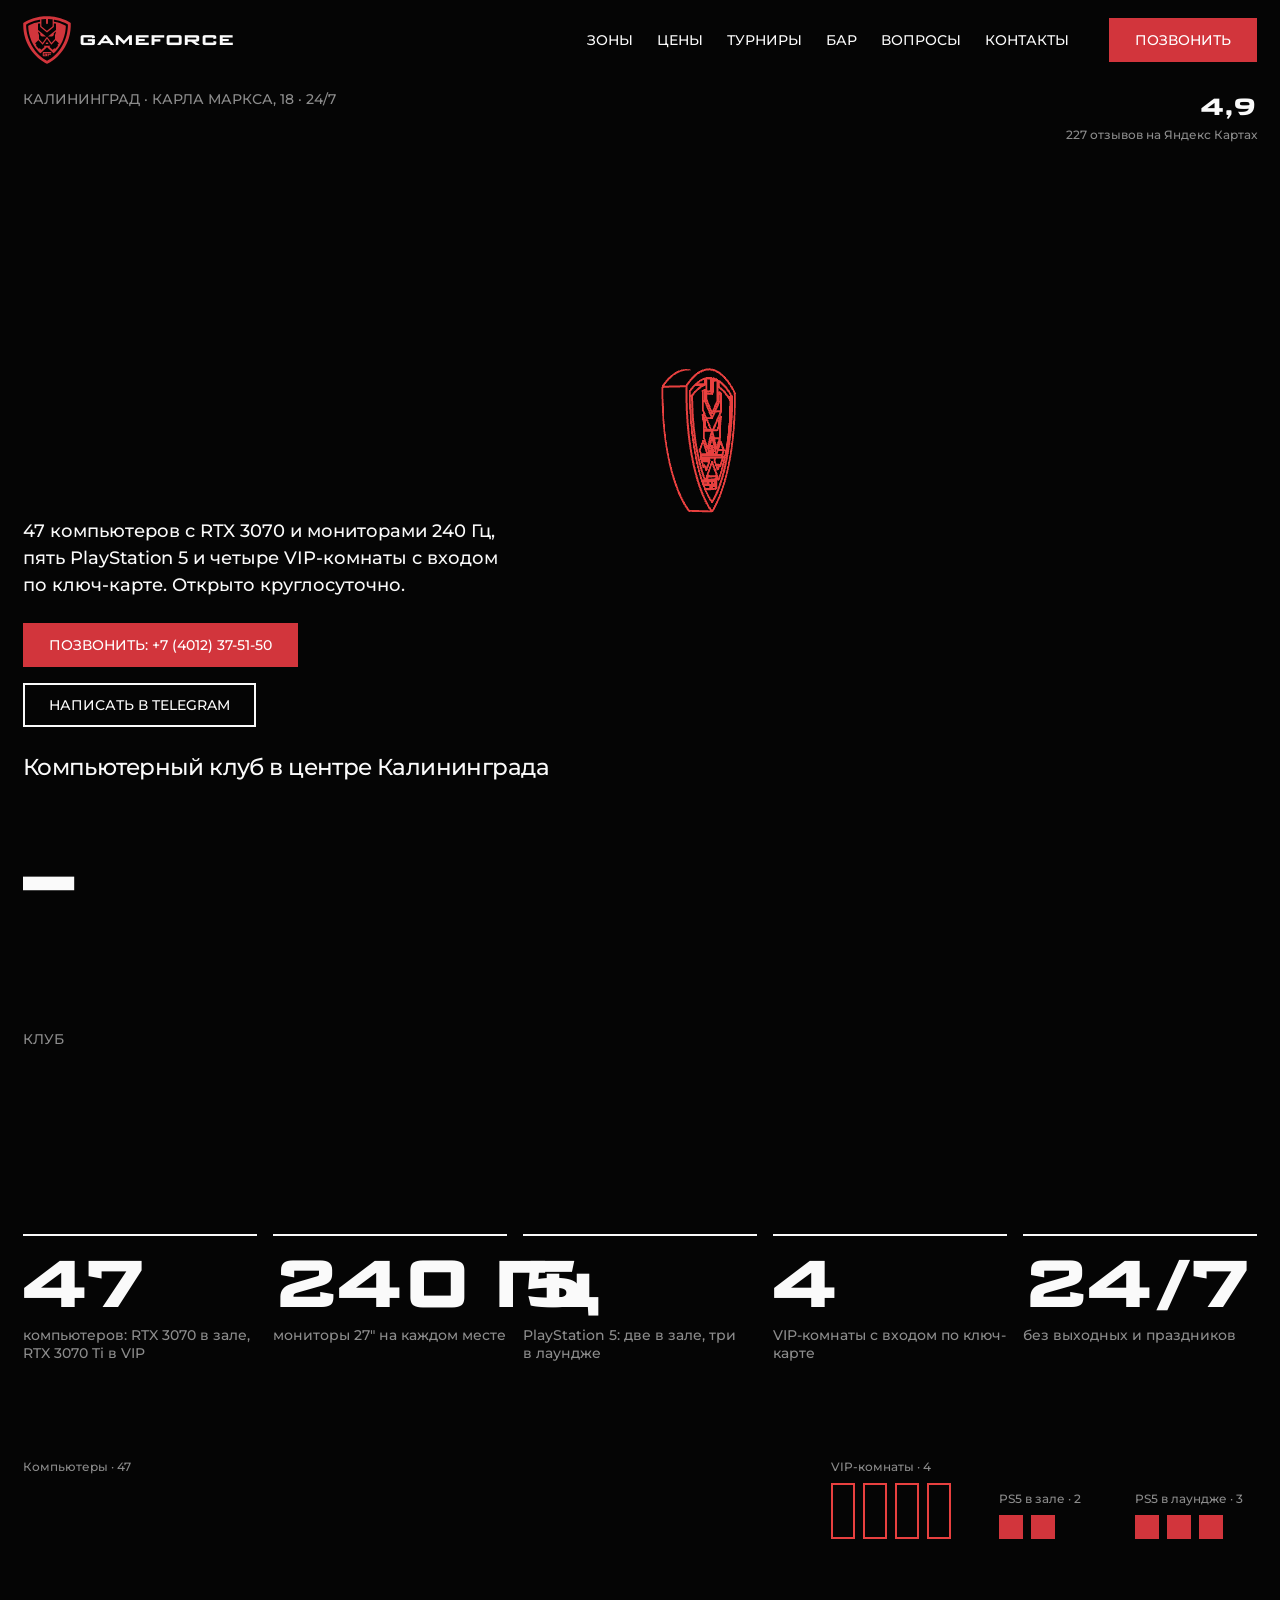
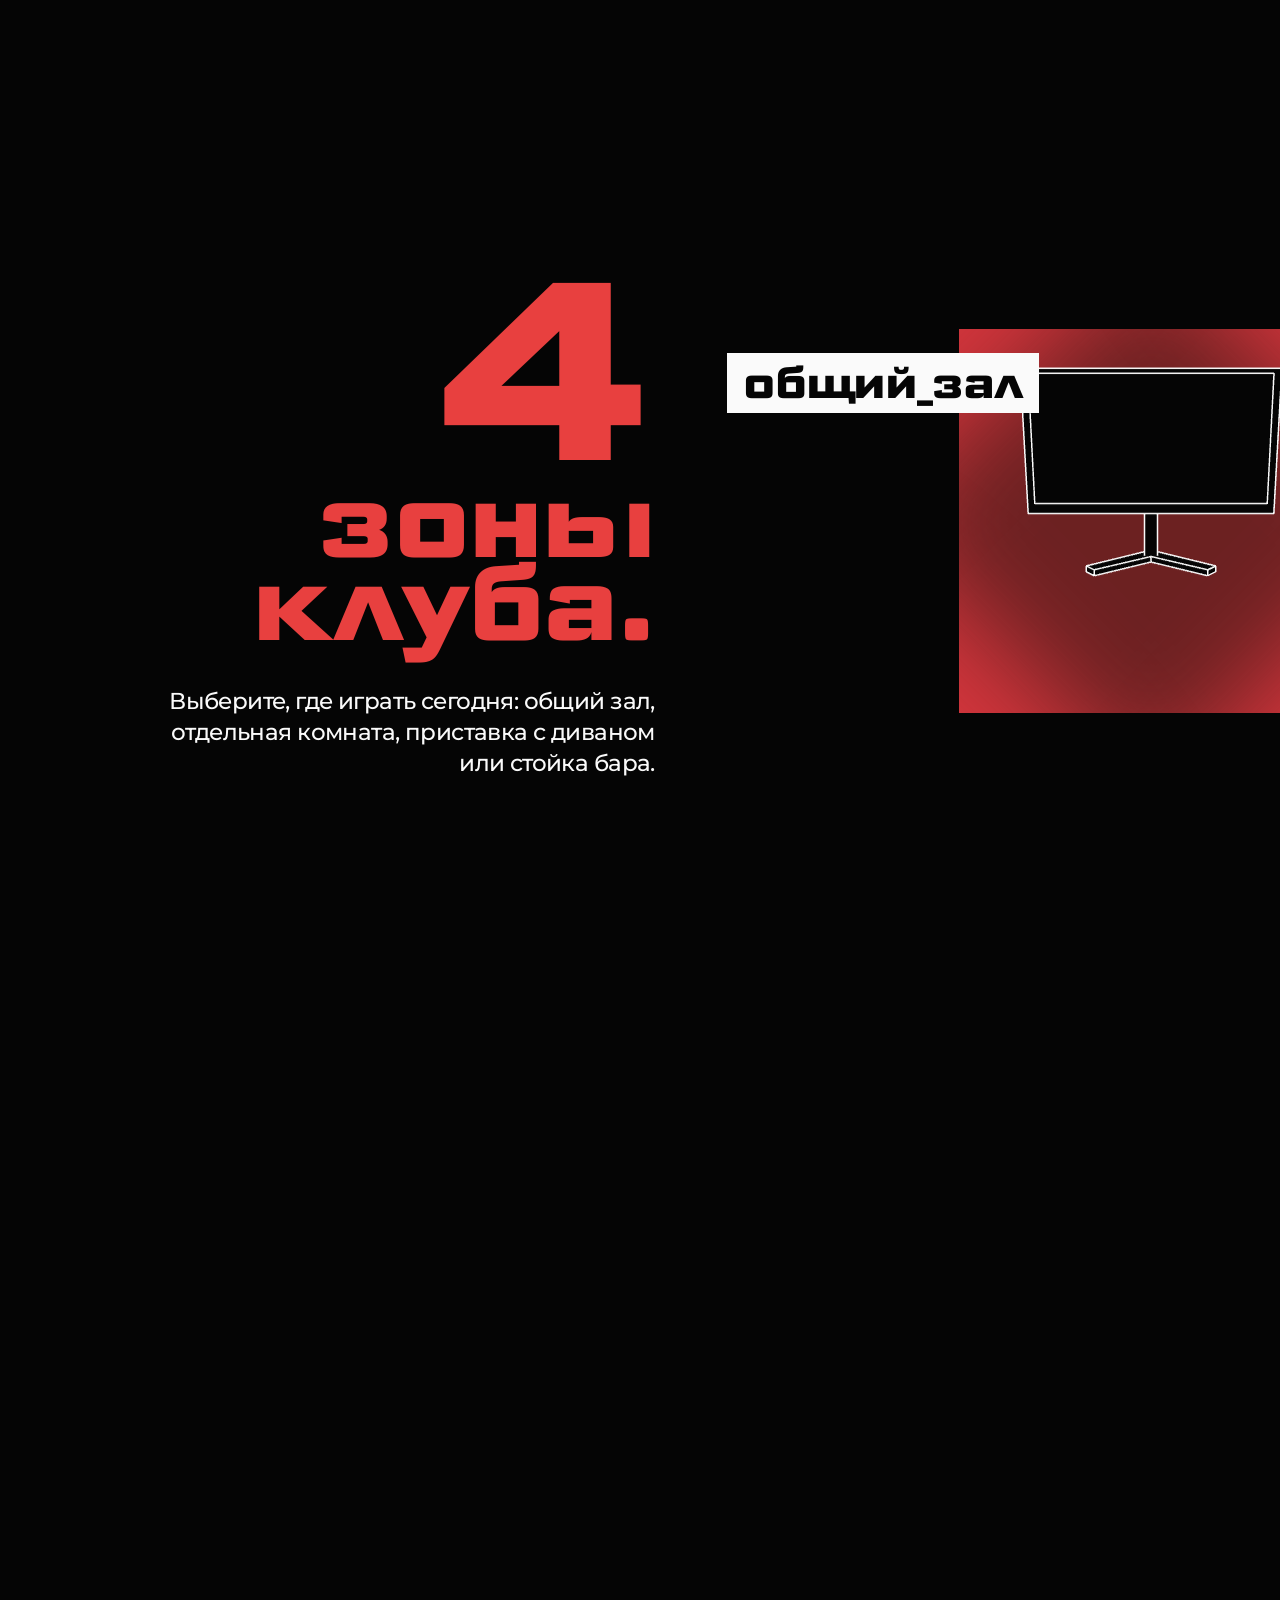
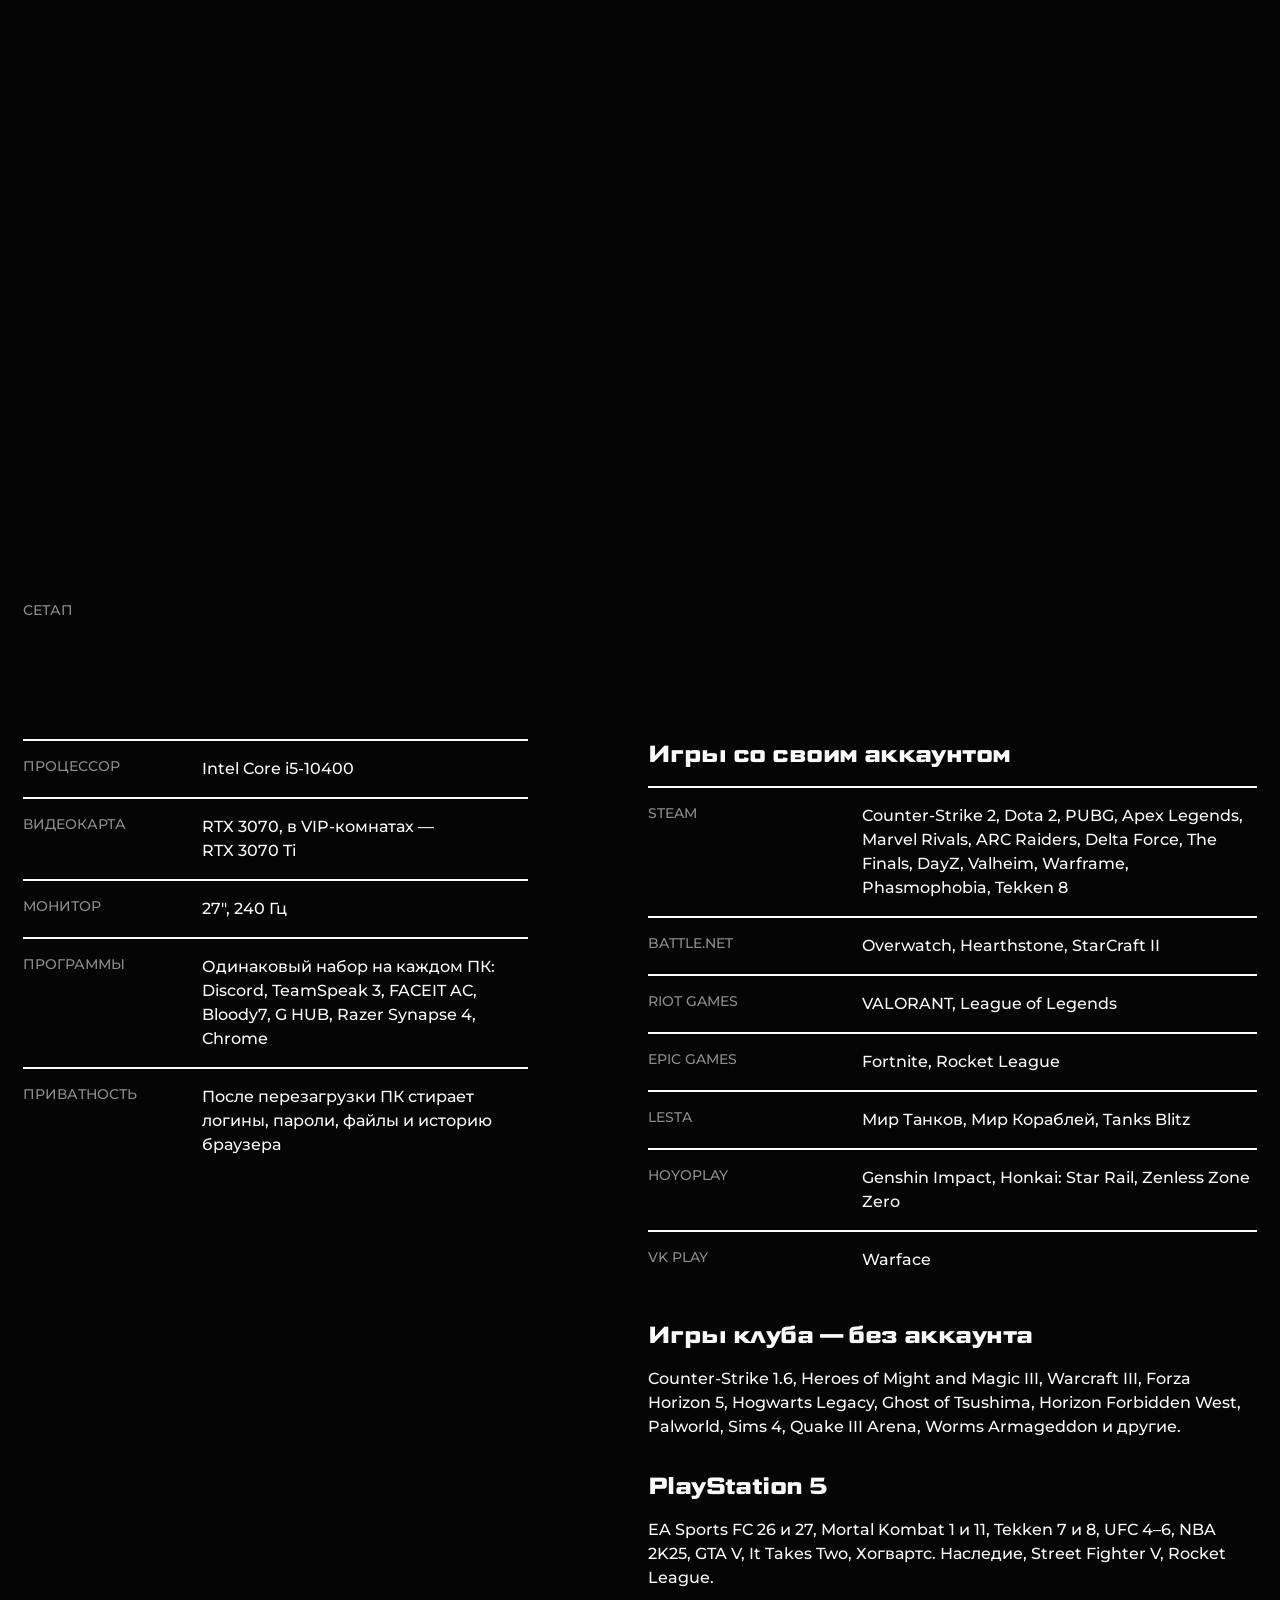
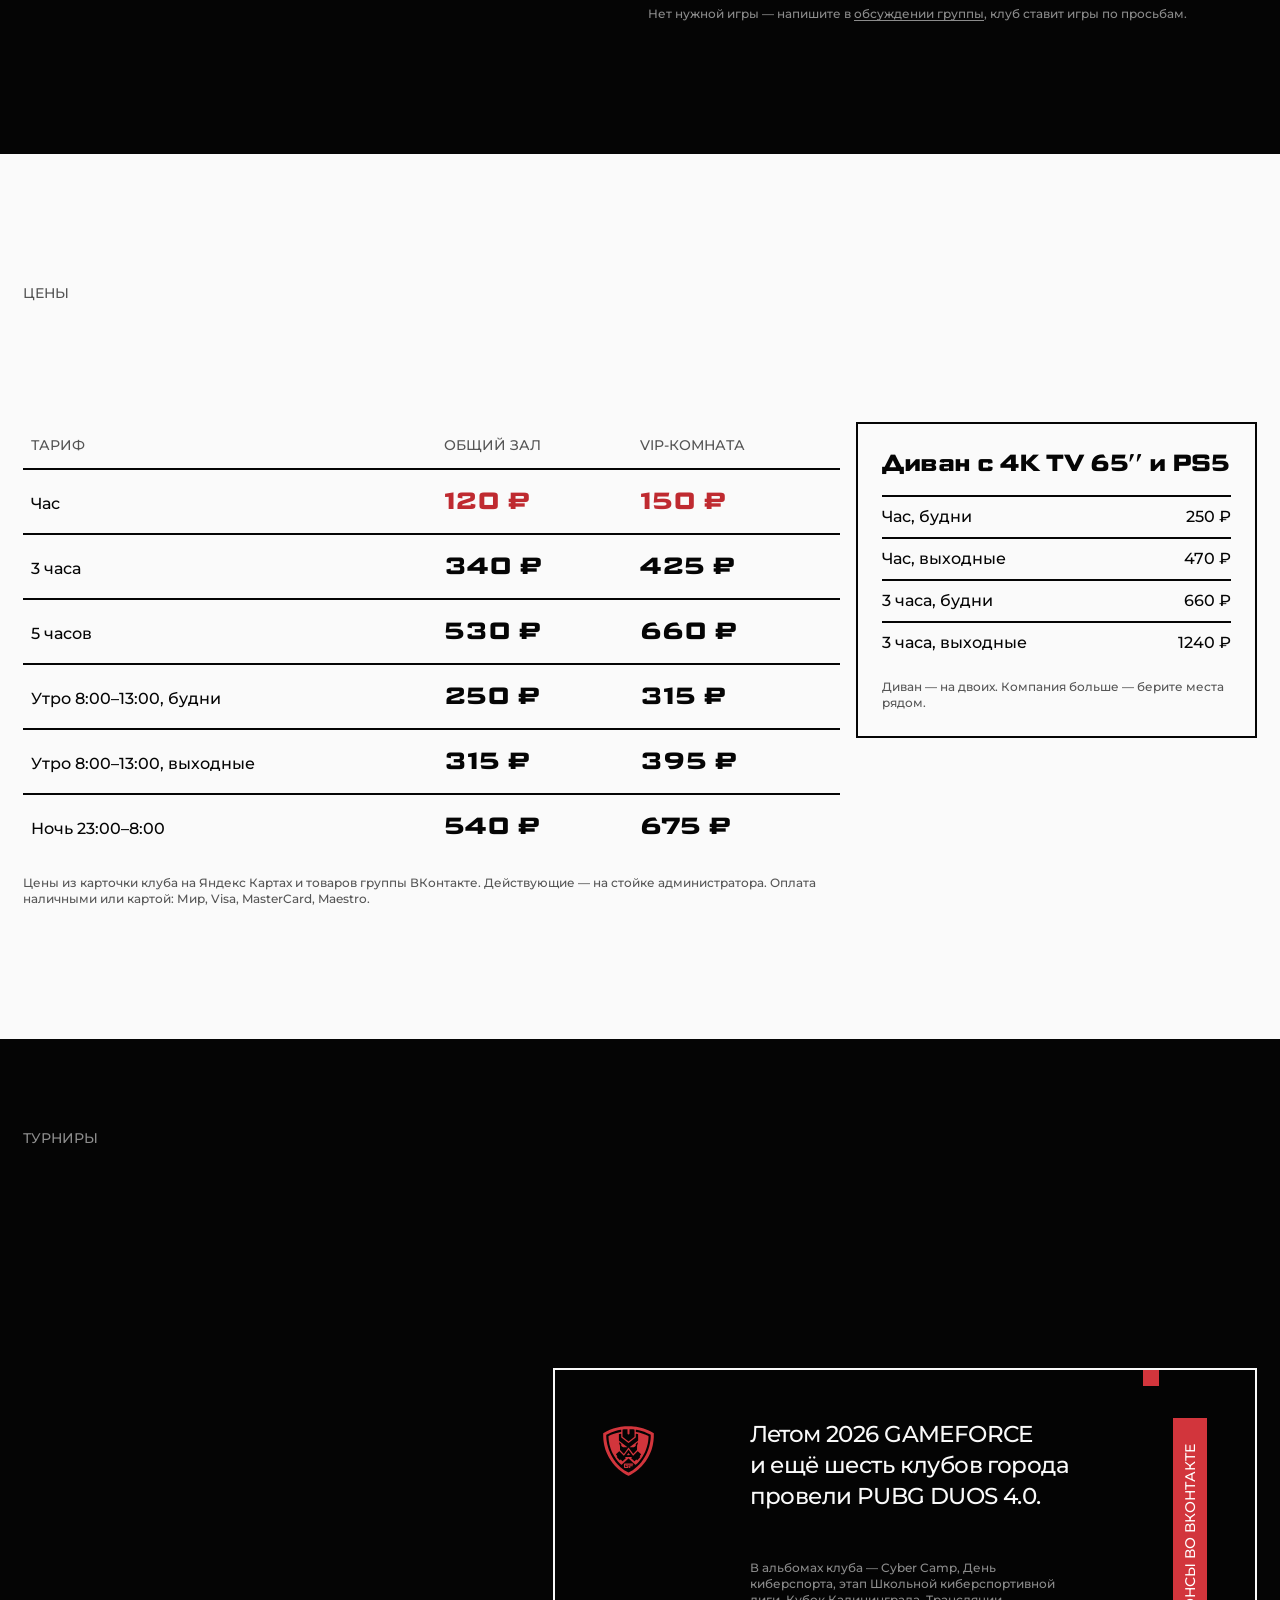
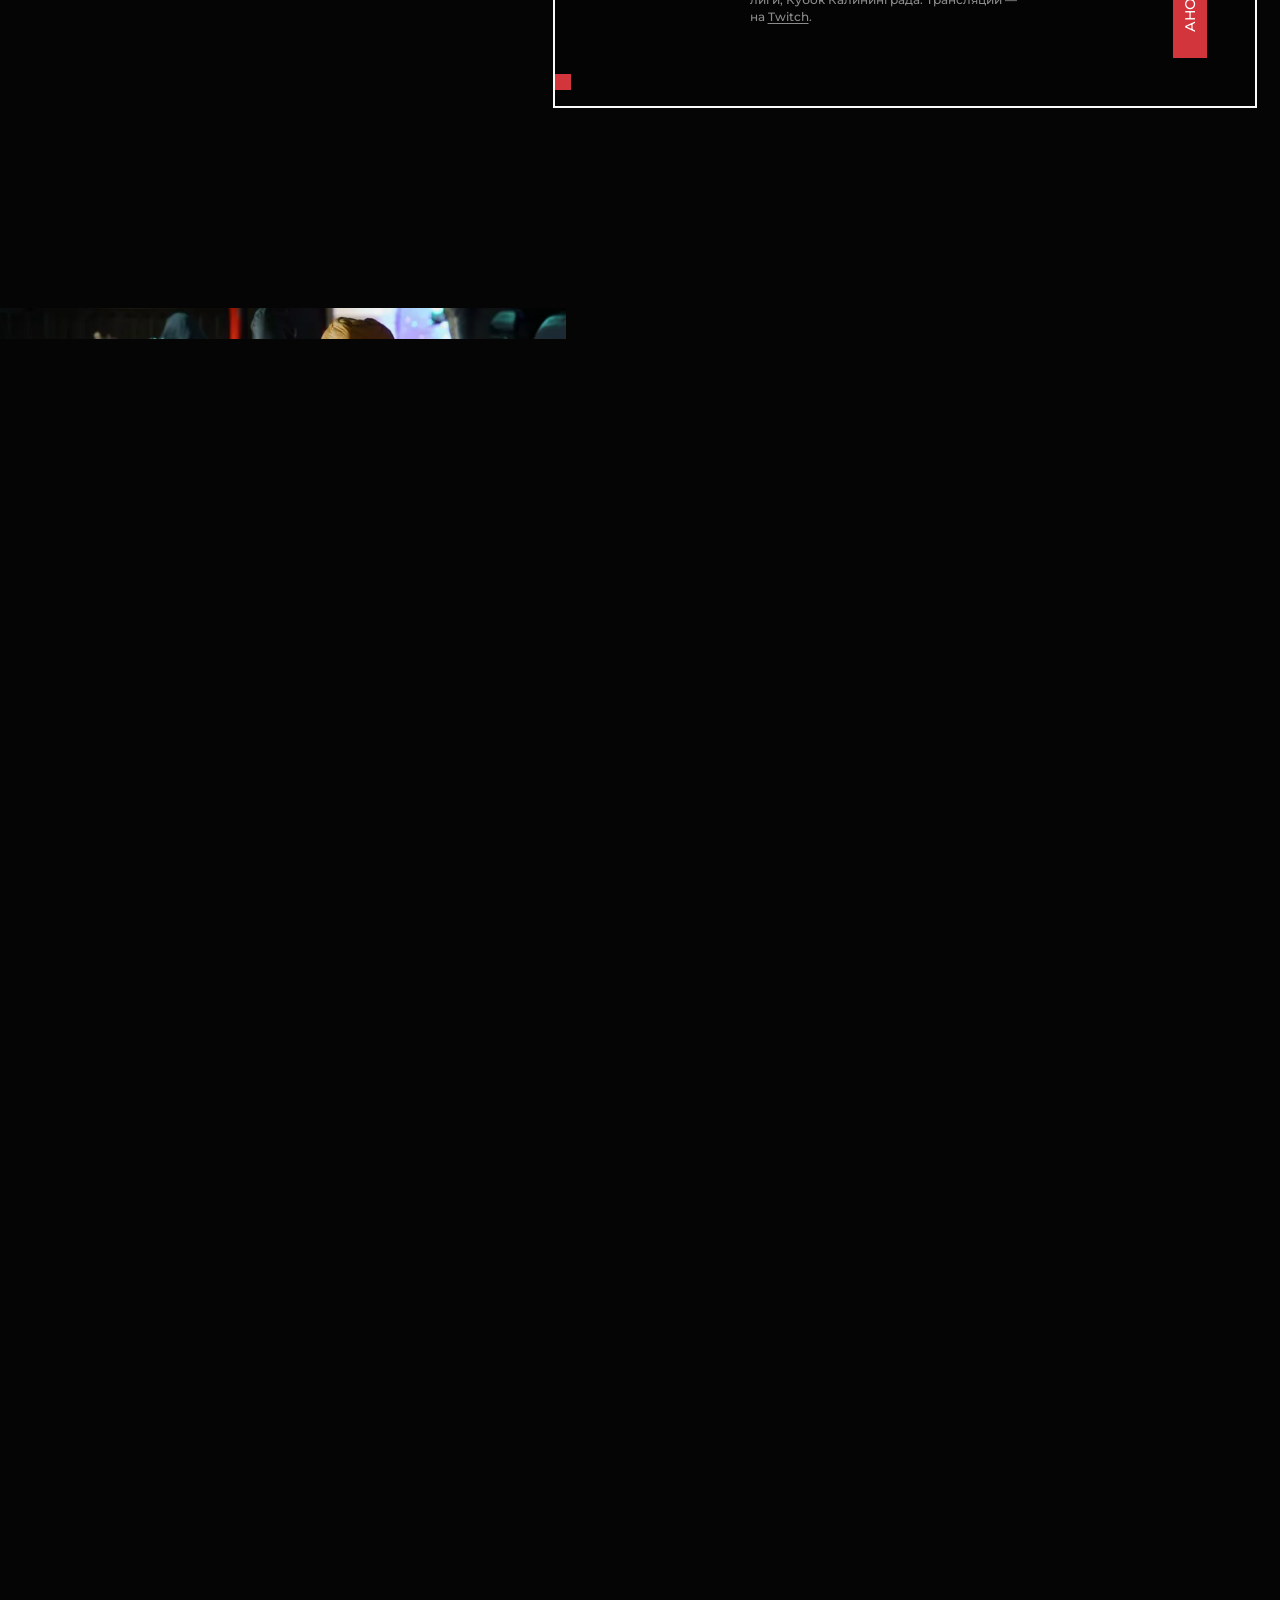
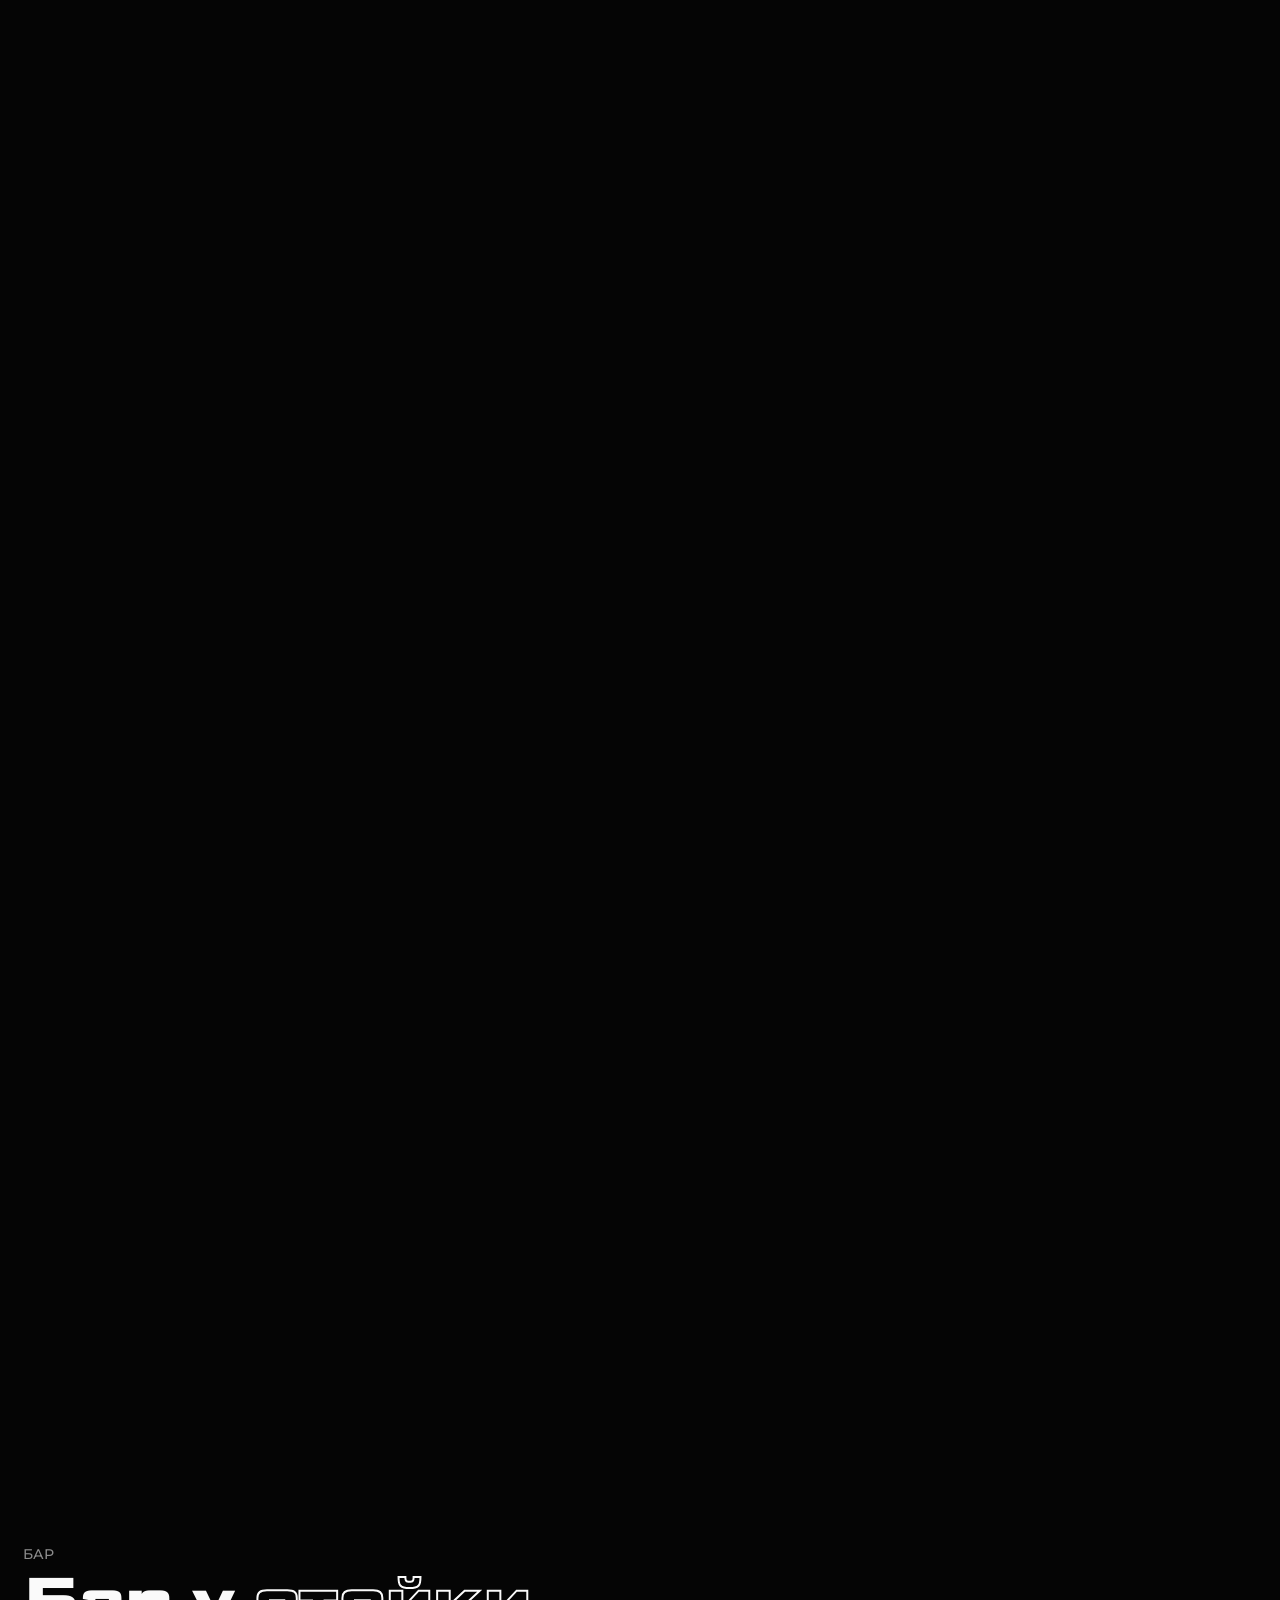
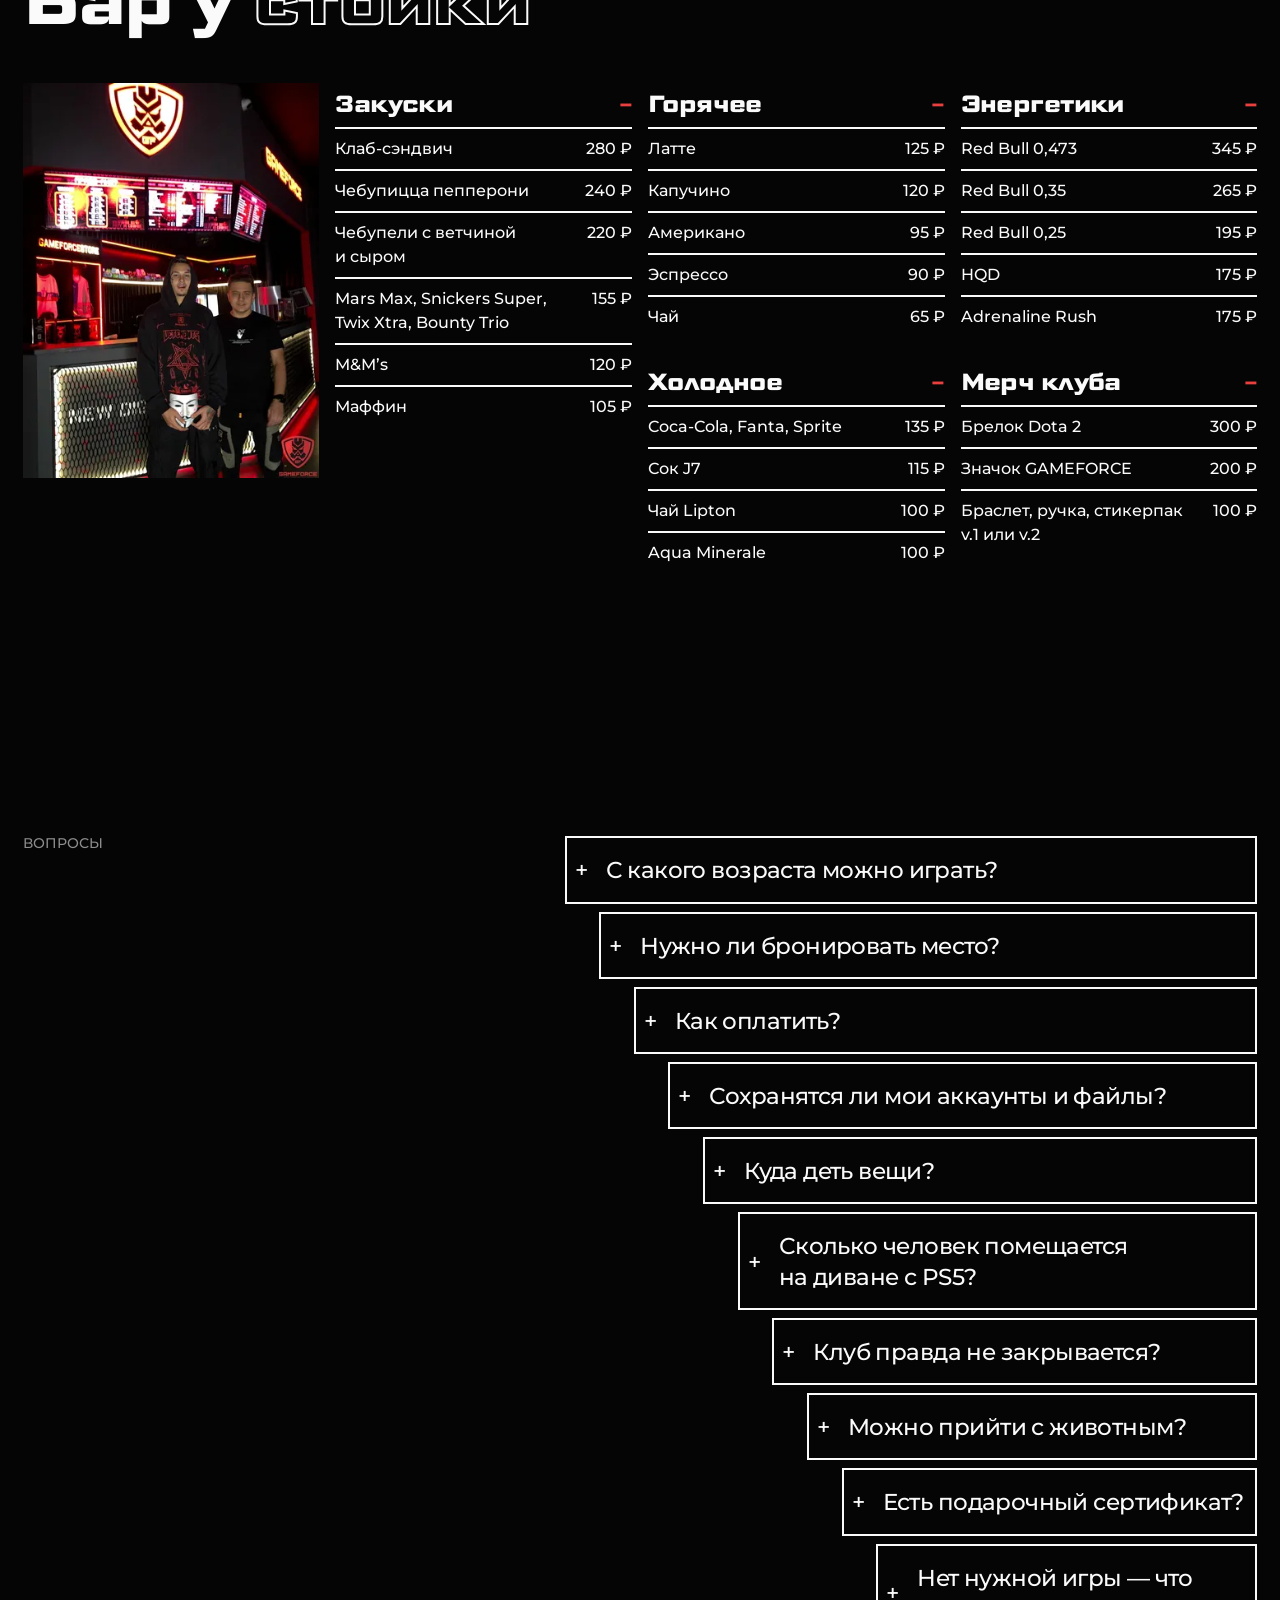
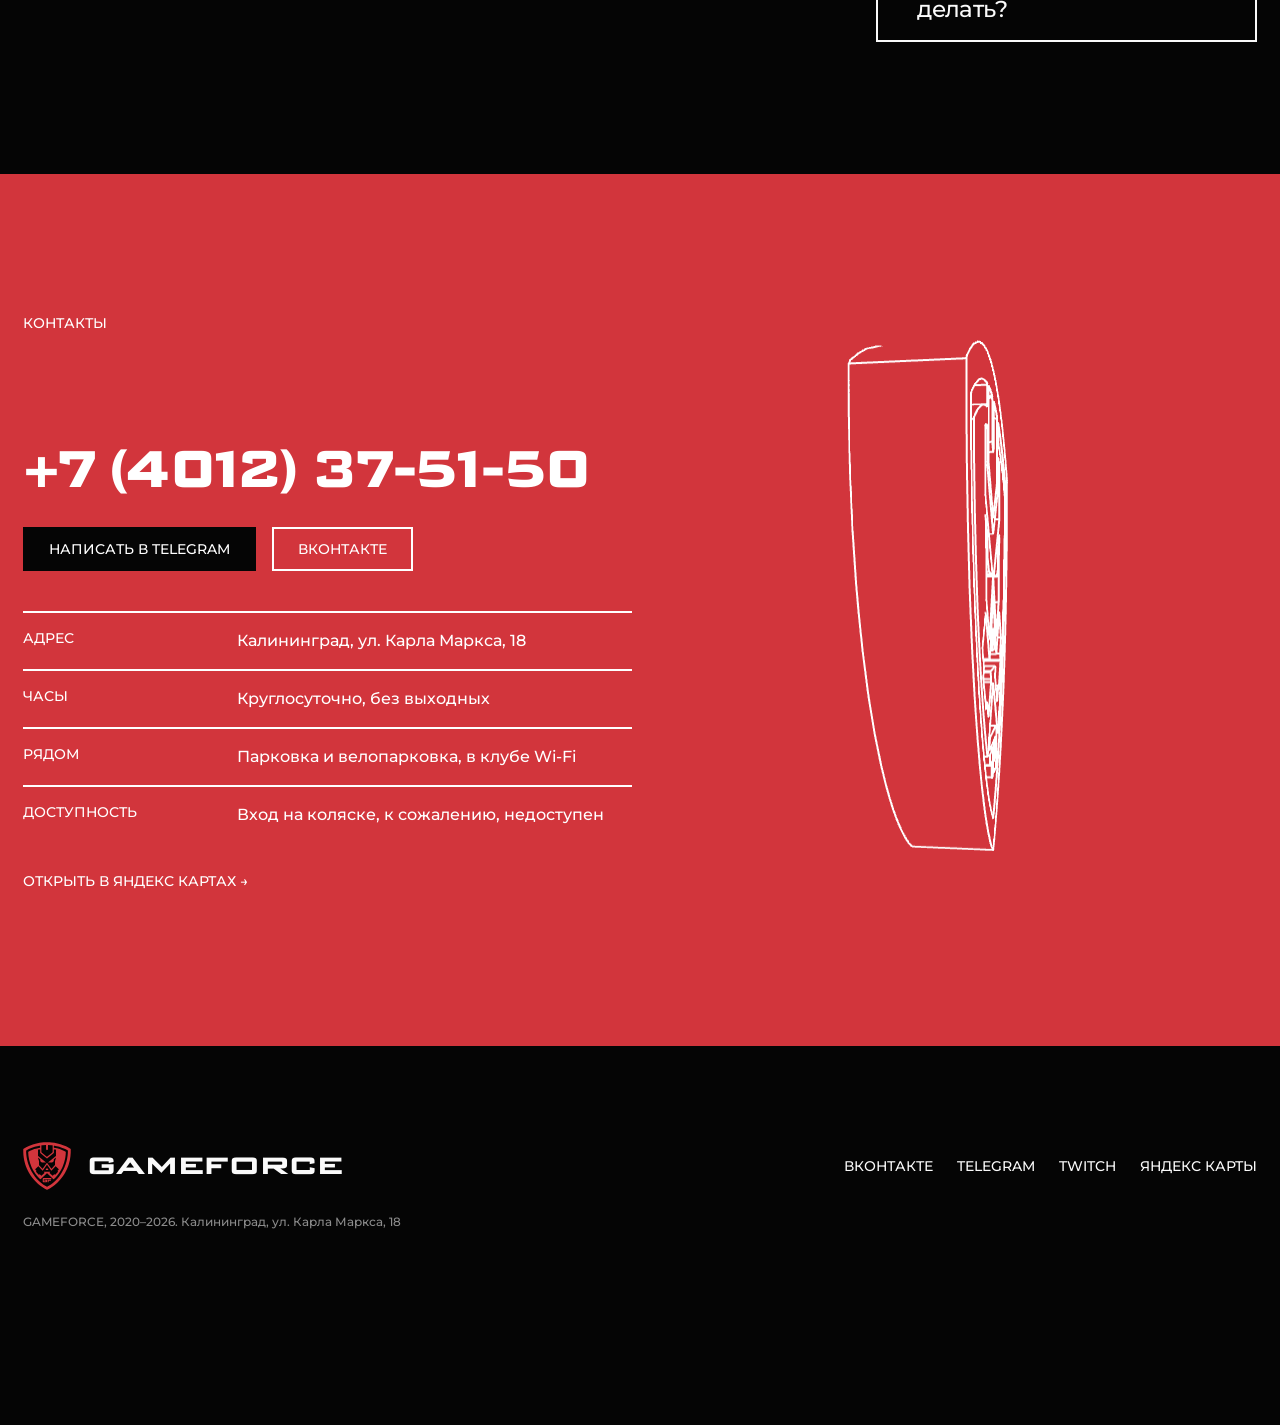
==== commit 929e57a1: "Публикация 2026-10-16 18:14" ====
--- a/index.html
+++ b/index.html
@@ -46,6 +46,36 @@
 <script type="application/ld+json" data-publish>{"@context":"https://schema.org","@type":"FAQPage","mainEntity":[{"@type":"Question","name":"С какого возраста можно играть?","acceptedAnswer":{"@type":"Answer","text":"Компьютеры в аренду — с 12 лет."}},{"@type":"Question","name":"Нужно ли бронировать место?","acceptedAnswer":{"@type":"Answer","text":"Позвоните или напишите администратору в Telegram — место придержат. Можно прийти и без записи."}},{"@type":"Question","name":"Как оплатить?","acceptedAnswer":{"@type":"Answer","text":"Наличными или картой: Мир, Visa, MasterCard, Maestro."}},{"@type":"Question","name":"Сохранятся ли мои аккаунты и файлы?","acceptedAnswer":{"@type":"Answer","text":"Нет, и это защита: после перезагрузки компьютер стирает логины, пароли, файлы и историю браузера."}},{"@type":"Question","name":"Куда деть вещи?","acceptedAnswer":{"@type":"Answer","text":"В персональный шкафчик. Телефон и кошелёк лучше держать при себе."}},{"@type":"Question","name":"Сколько человек помещается на диване с PS5?","acceptedAnswer":{"@type":"Answer","text":"Двое. Если компания больше, берите ещё места рядом."}},{"@type":"Question","name":"Клуб правда не закрывается?","acceptedAnswer":{"@type":"Answer","text":"Работает круглосуточно, без выходных и праздников. О технических перерывах клуб заранее пишет в группе ВКонтакте."}},{"@type":"Question","name":"Можно прийти с животным?","acceptedAnswer":{"@type":"Answer","text":"Только с кошкой."}},{"@type":"Question","name":"Есть подарочный сертификат?","acceptedAnswer":{"@type":"Answer","text":"Есть — спросите у администратора."}},{"@type":"Question","name":"Нет нужной игры — что делать?","acceptedAnswer":{"@type":"Answer","text":"Напишите в обсуждении группы ВКонтакте: клуб устанавливает игры по просьбам гостей."}}]}</script>
 </head>
 <body>
+<!-- 00 · портал загрузки (astranova.world): первый визит за сессию, не при reduced-motion и не по якорю; без JS его нет.
+     Разметка строится до первой отрисовки; main.js проигрывает вход и выход. Страховка: через 7 с портал снимается сам -->
+<script>
+(function (d, h) {
+  try {
+    if (sessionStorage.getItem('gf-portal') || matchMedia('(prefers-reduced-motion: reduce)').matches || location.hash.length > 1) return;
+    sessionStorage.setItem('gf-portal', '1');
+  } catch (e) { return; }
+  var txt = 'NEW DIGITAL SPACE \u00b7 GAMEFORCE \u00b7 \u041a\u0410\u041b\u0418\u041d\u0418\u041d\u0413\u0420\u0410\u0414 \u00b7 ', n = txt.length, r = 116, ring = '';
+  for (var i = 0; i < n; i++) {
+    var a = i * 360 / n, rad = a * Math.PI / 180, ch = txt.charAt(i);
+    if (ch === ' ') continue;
+    ring += '<text class="portal__ch ' + (a < 180 ? 'is-tr' : 'is-bl') + '" text-anchor="middle" dominant-baseline="central" transform="translate(' +
+      (r * Math.sin(rad)).toFixed(2) + ' ' + (-r * Math.cos(rad)).toFixed(2) + ') rotate(' + a.toFixed(2) + ')">' + ch + '</text>';
+  }
+  var el = d.createElement('div');
+  el.className = 'portal'; el.setAttribute('aria-hidden', 'true'); el.setAttribute('data-portal', ''); el.setAttribute('data-gate-ignore', '');
+  el.innerHTML = '<div class="portal__in" data-portal-in>' +
+    '<i class="portal__line portal__line--l"></i><i class="portal__line portal__line--r"></i>' +
+    '<div class="portal__mid"><i class="portal__line portal__line--m"></i><div class="portal__txt">' +
+    '<span class="portal__cast">CONNECTING TO NEW DIGITAL SPACE...</span><span class="portal__ready">SPACE READY</span></div></div>' +
+    '<div class="portal__circle"><svg class="portal__arcs" viewBox="0 0 300 300"><path class="portal__arc portal__arc--r" d="M150 6 A144 144 0 0 1 150 294"/>' +
+    '<path class="portal__arc portal__arc--l" d="M150 294 A144 144 0 0 1 150 6"/></svg>' +
+    '<svg class="portal__ring" viewBox="-150 -150 300 300">' + ring + '</svg><i class="portal__dash"></i>' +
+    '<img class="portal__logo" src="assets/img/logo.svg" width="48" height="48" alt=""></div></div>';
+  d.body.insertBefore(el, d.body.firstChild);
+  h.classList.add('is-portal');
+  setTimeout(function () { if (!window.__gfPortalRun && el.parentNode) { el.parentNode.removeChild(el); h.classList.remove('is-portal'); } }, 7000);
+})(document, document.documentElement);
+</script>
 <a class="skip" href="#main">К содержанию</a>
 
 <header class="head" data-head>
--- a/assets/css/tokens.css
+++ b/assets/css/tokens.css
@@ -115,6 +115,8 @@
   --sig-1-dur: .4s;                              /* src: паспорт 04 · twitchrivals F — duration .4 */
   --sig-2-ease: cubic-bezier(.25, 1, .5, 1);     /* src: паспорт 02 · twitchrivals Y — буквы H2 scaleY от низа */
   --sig-2-dur: .15s;                             /* src: паспорт 02 · twitchrivals Y — duration .15 на букву */
+  --sig-3-ease: cubic-bezier(.19, 1, .22, 1);    /* src: паспорт 00 · astranova.world портал — expo.out (у донора в CSS портала тот же cubic-bezier(0.19,1,0.22,1)) */
+  --sig-3-dur: 1.2s;                             /* src: паспорт 00 · astranova.world портал — линии и круг duration 1.2 (_app-db4900d410b13240.js:329299) */
 
   --cols-m: 1;   /* сантехника base.css: колонок сетки на телефоне по умолчанию */
   --col-m: auto; /* сантехника base.css: место элемента сетки на телефоне */
--- a/assets/css/sections.css
+++ b/assets/css/sections.css
@@ -62,6 +62,45 @@
 [data-y] .ch { transform-origin: 50% 100%; }
 .type-cursor { position: absolute; pointer-events: none; }
 [data-type] { position: relative; }
+
+/* ── 00 · портал загрузки (astranova.world, паспорт 00): только первый визит за сессию, вставляет inline-скрипт в начале body ── */
+.portal {
+  position: fixed; inset: 0; z-index: var(--z-loader);
+  background-color: var(--c-bg); color: var(--c-text); overflow: hidden; overflow: clip;
+  --pl: var(--s-6);                                         /* донор: линии и текст на 6.3rem от края — ближайший шаг 96px */
+}
+html.is-static .portal { display: none; }                   /* ядро не поднялось — портал не держит сайт */
+html.is-portal .head { opacity: 0; }                           /* шапка въезжает на выходе из портала (донор: .site-head 0 → 1) */
+.portal__in { position: relative; width: 100%; height: 100%; display: flex; align-items: center; justify-content: center; }
+.portal__line { position: absolute; display: block; background-color: color-mix(in srgb, var(--c-line) 30%, transparent); }
+.portal__line--l { inset-block: 0; inset-inline-start: var(--pl); width: var(--line); transform-origin: 50% 0; }
+.portal__line--r { inset-block: 0; inset-inline-end: var(--pl); width: var(--line); transform-origin: 50% 100%; }
+.portal__mid { position: absolute; inset-inline: var(--pl); inset-block-start: 50%; height: var(--line); translate: 0 -50%; }
+.portal__line--m { position: relative; width: 100%; height: 100%; }
+.portal__txt {
+  position: absolute; inset-block-end: calc(100% + var(--s-5)); inset-inline-start: calc(var(--s-5) + var(--s-3));   /* донор: -top-20, left 10rem от линии */
+  overflow: hidden; overflow: clip;
+  font-family: var(--f-text); font-weight: var(--fw-text); font-size: var(--fs-7); line-height: 1; letter-spacing: var(--ls-7);   /* seams:ok донор: leading-none */
+  color: color-mix(in srgb, var(--c-text) 80%, transparent); white-space: nowrap;
+}
+.portal__cast, .portal__ready { display: block; visibility: hidden; }
+.portal__ready { position: absolute; inset-block-start: 0; inset-inline-start: 0; color: var(--c-accent-text); }
+.portal__circle {
+  position: relative; display: flex; align-items: center; justify-content: center;
+  width: calc(var(--s-6) * 3); aspect-ratio: 1; border-radius: 50%;   /* донор: 18rem = 288px = 3 × 96 */
+  border: var(--line) solid color-mix(in srgb, var(--c-line) 30%, transparent);
+  background-color: var(--c-bg); visibility: hidden;
+}
+.portal__arcs { position: absolute; inset: calc(var(--line) * -1); width: calc(100% + var(--line) * 2); height: auto; overflow: visible; filter: drop-shadow(0 0 7px var(--c-accent)); }   /* seams:ok донор: feGaussianBlur stdDeviation 7 */
+.portal__arc { fill: none; stroke: var(--c-accent-text); stroke-width: 1.5; }
+.portal__ring { position: absolute; inset: 0; width: 100%; height: 100%; overflow: visible; }
+.portal__ring text { font-family: var(--f-display); font-weight: var(--fw-display); font-stretch: 110%; font-size: 12px; fill: var(--c-text); opacity: .05; }   /* seams:ok донор: знаки кольца opacity .05 до загорания; кегль — под длину окружности */
+.portal__dash { position: absolute; width: 44%; aspect-ratio: 1; border-radius: 50%; border: var(--line) dotted color-mix(in srgb, var(--c-line) 30%, transparent); }   /* seams:ok донор: внутреннее пунктирное кольцо */
+.portal__logo { position: relative; width: var(--s-5); height: auto; visibility: hidden; }
+@media (max-width: 767px) {
+  .portal { --pl: var(--gutter); }
+  .portal__txt { inset-inline-start: 0; inset-block-end: calc(100% + var(--s-6) * 1.5 + var(--s-4)); }   /* над кругом: на узком экране круг перекрывает линию у края */
+}
 
 /* ── 01 · первый экран: сетка «верх / текст | щит / вордмарк»; щит вписывается в область [data-anchor] ── */
 .hero { position: relative; display: flex; min-height: 100vh; min-height: 100svh; overflow: hidden; overflow: clip; }
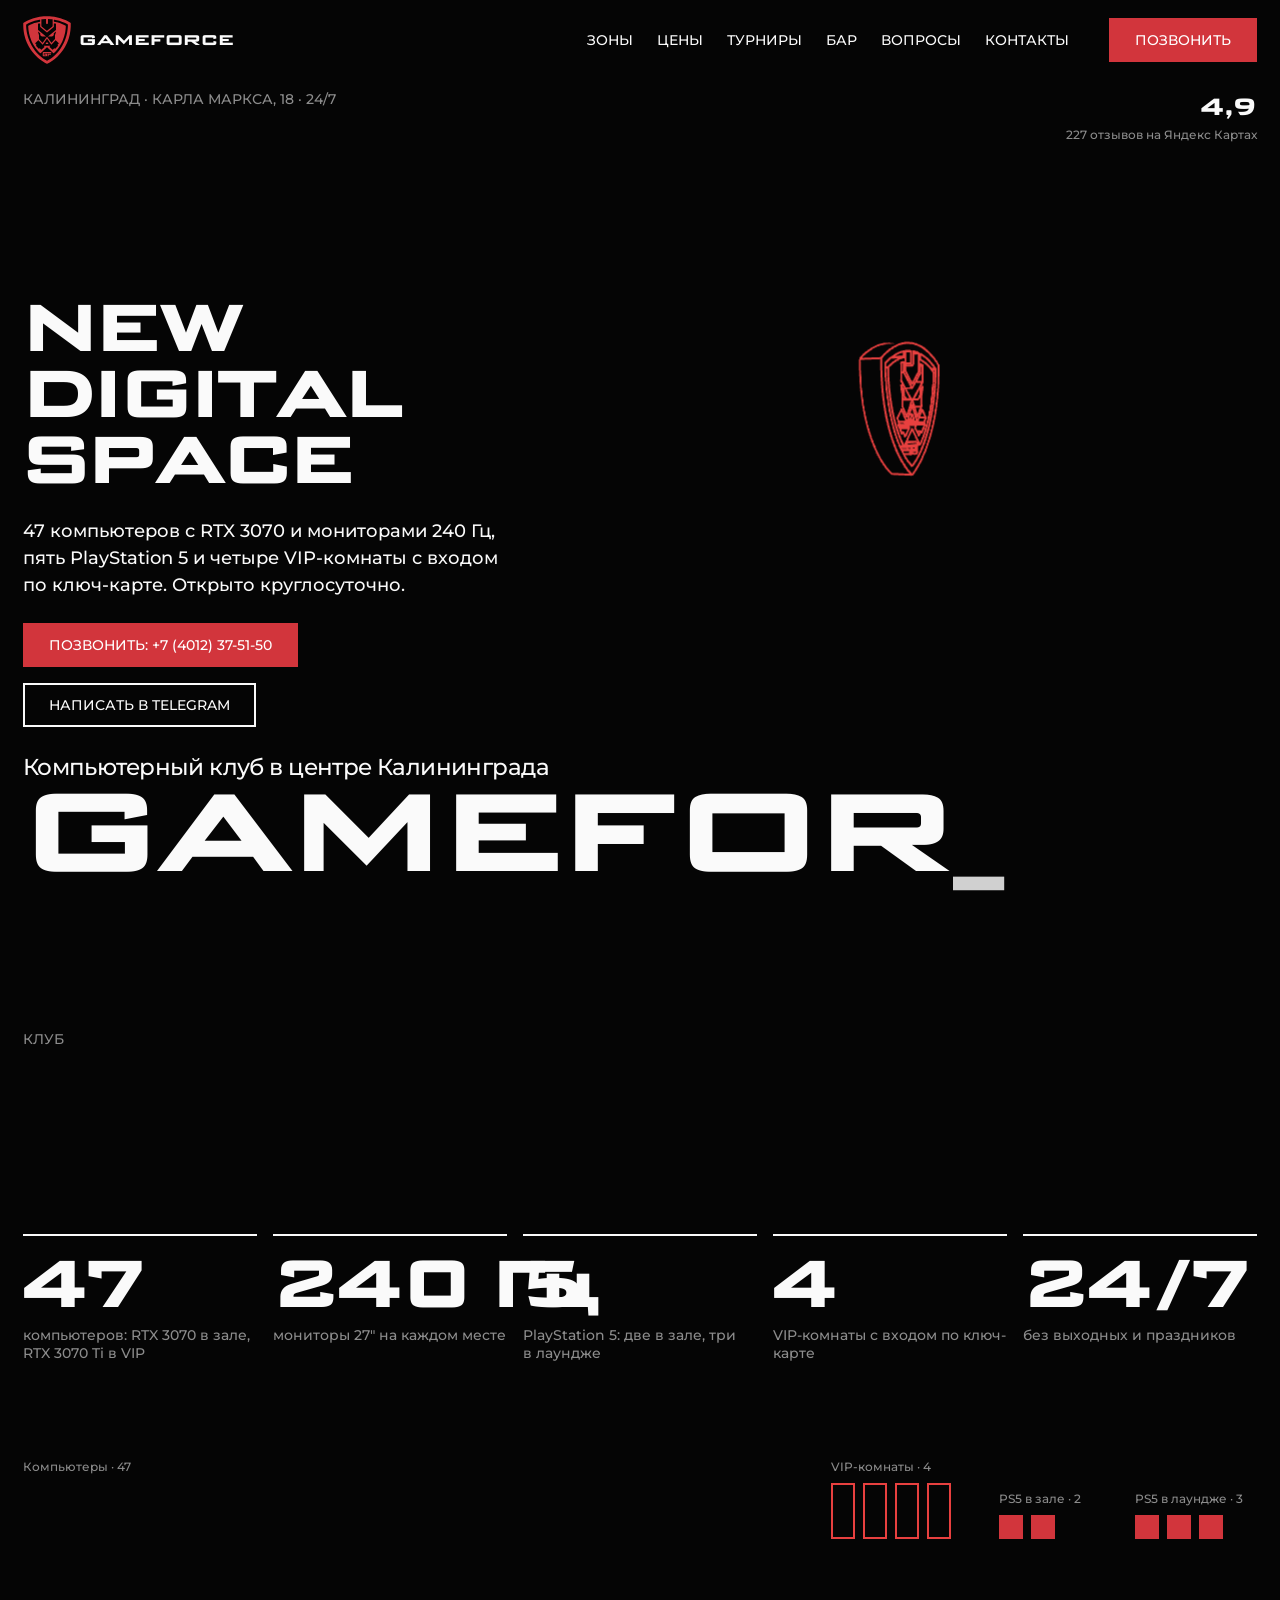
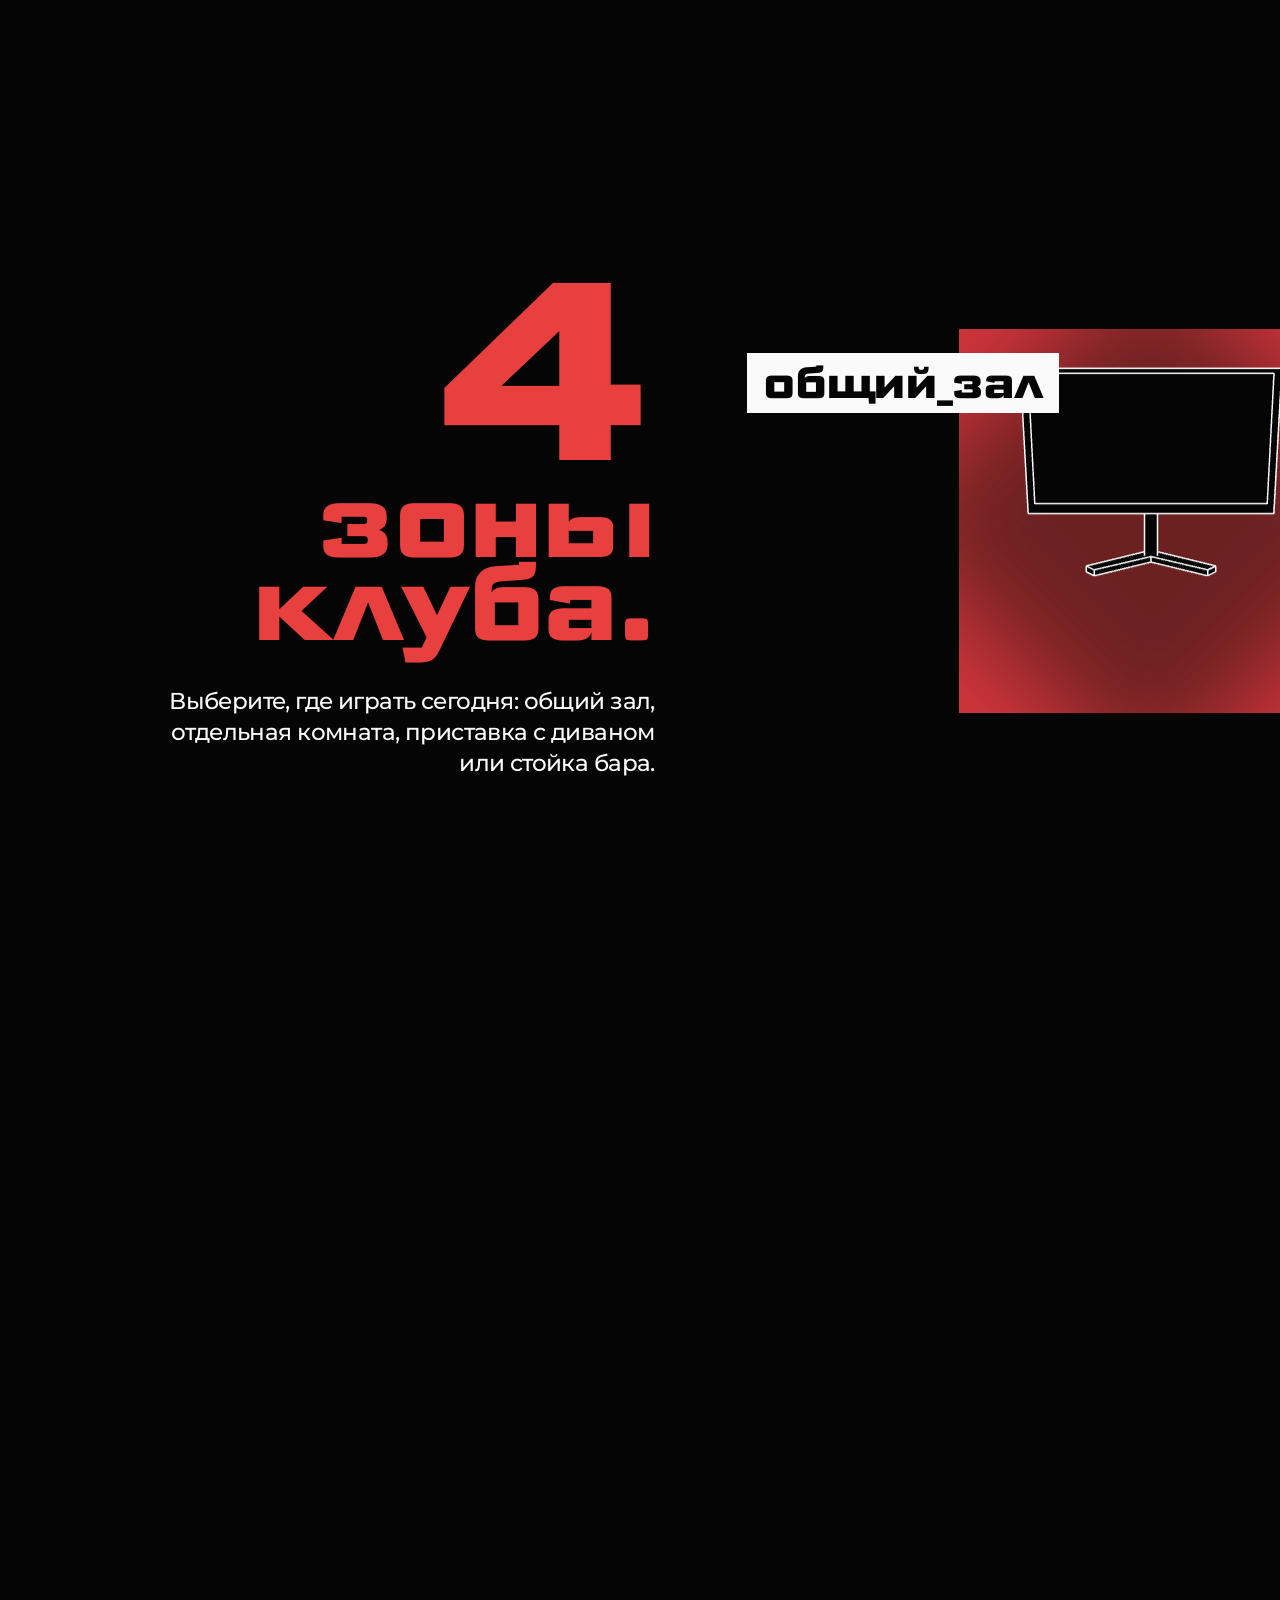
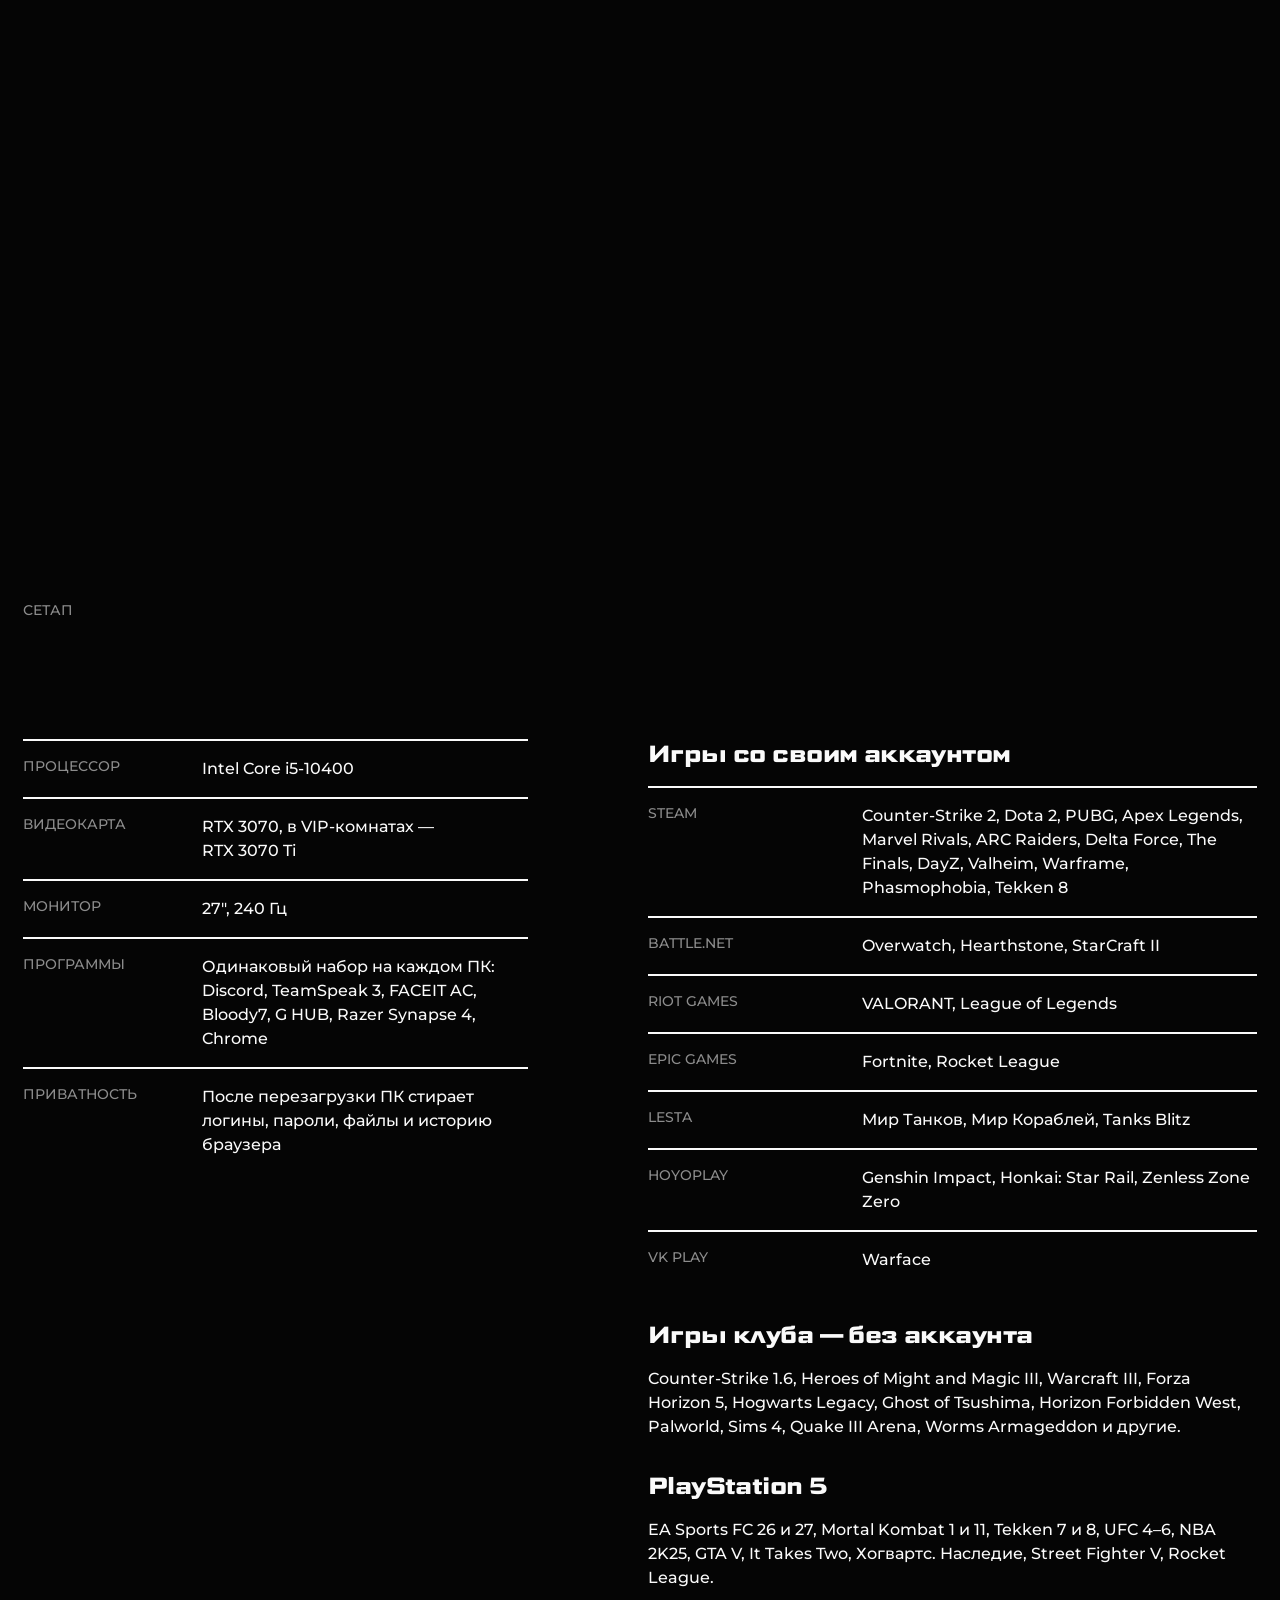
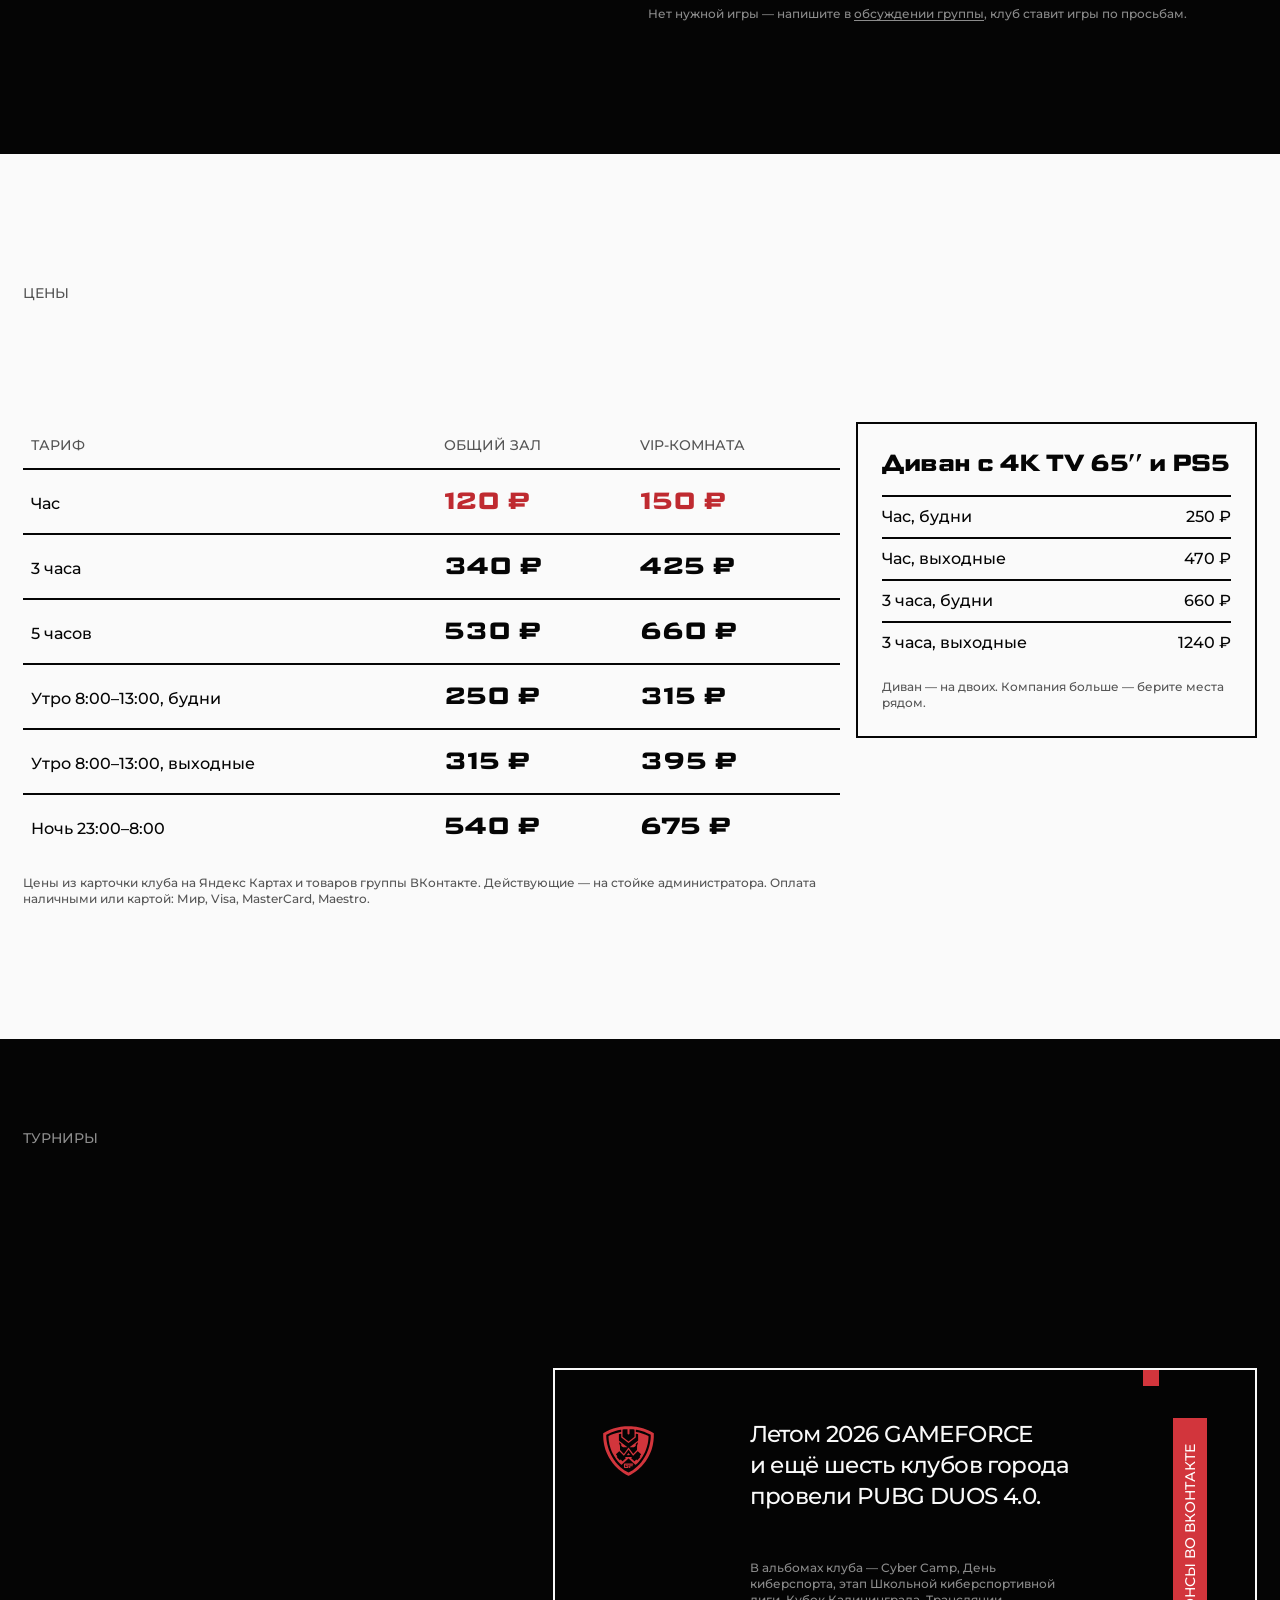
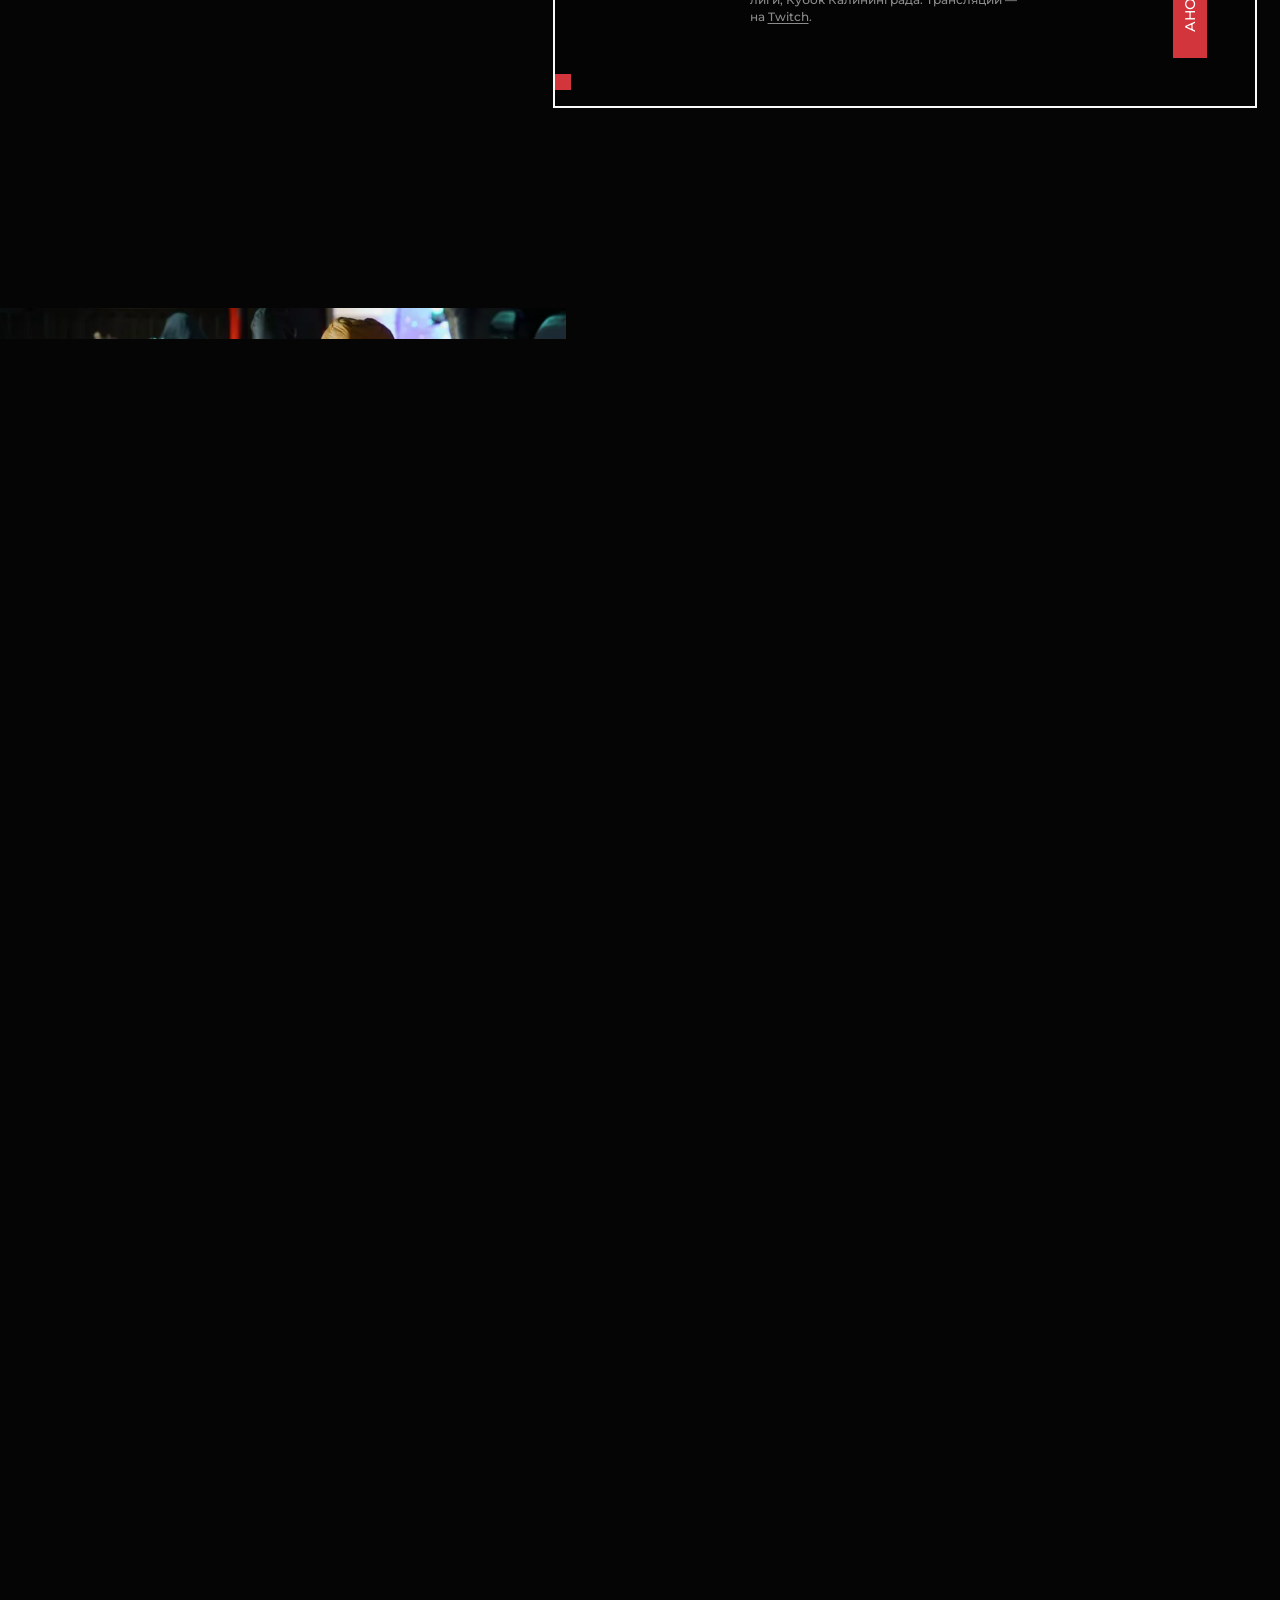
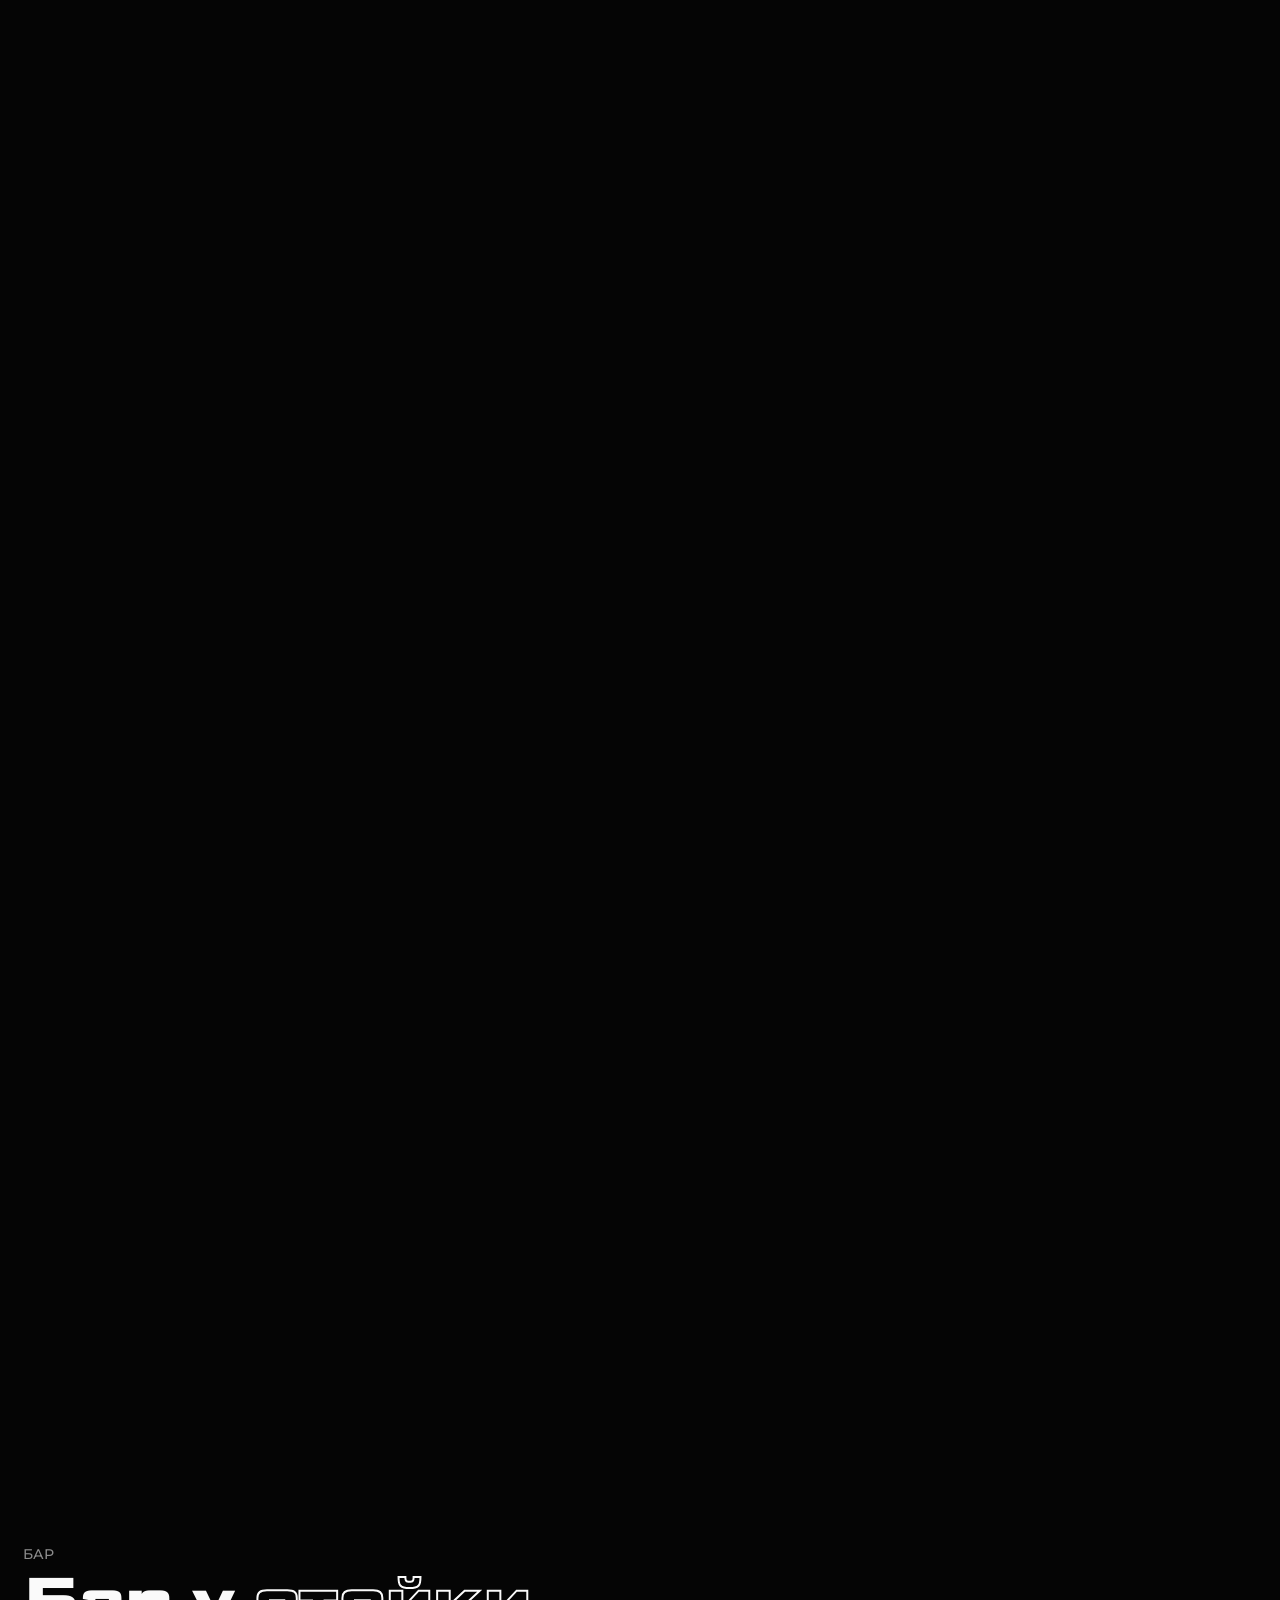
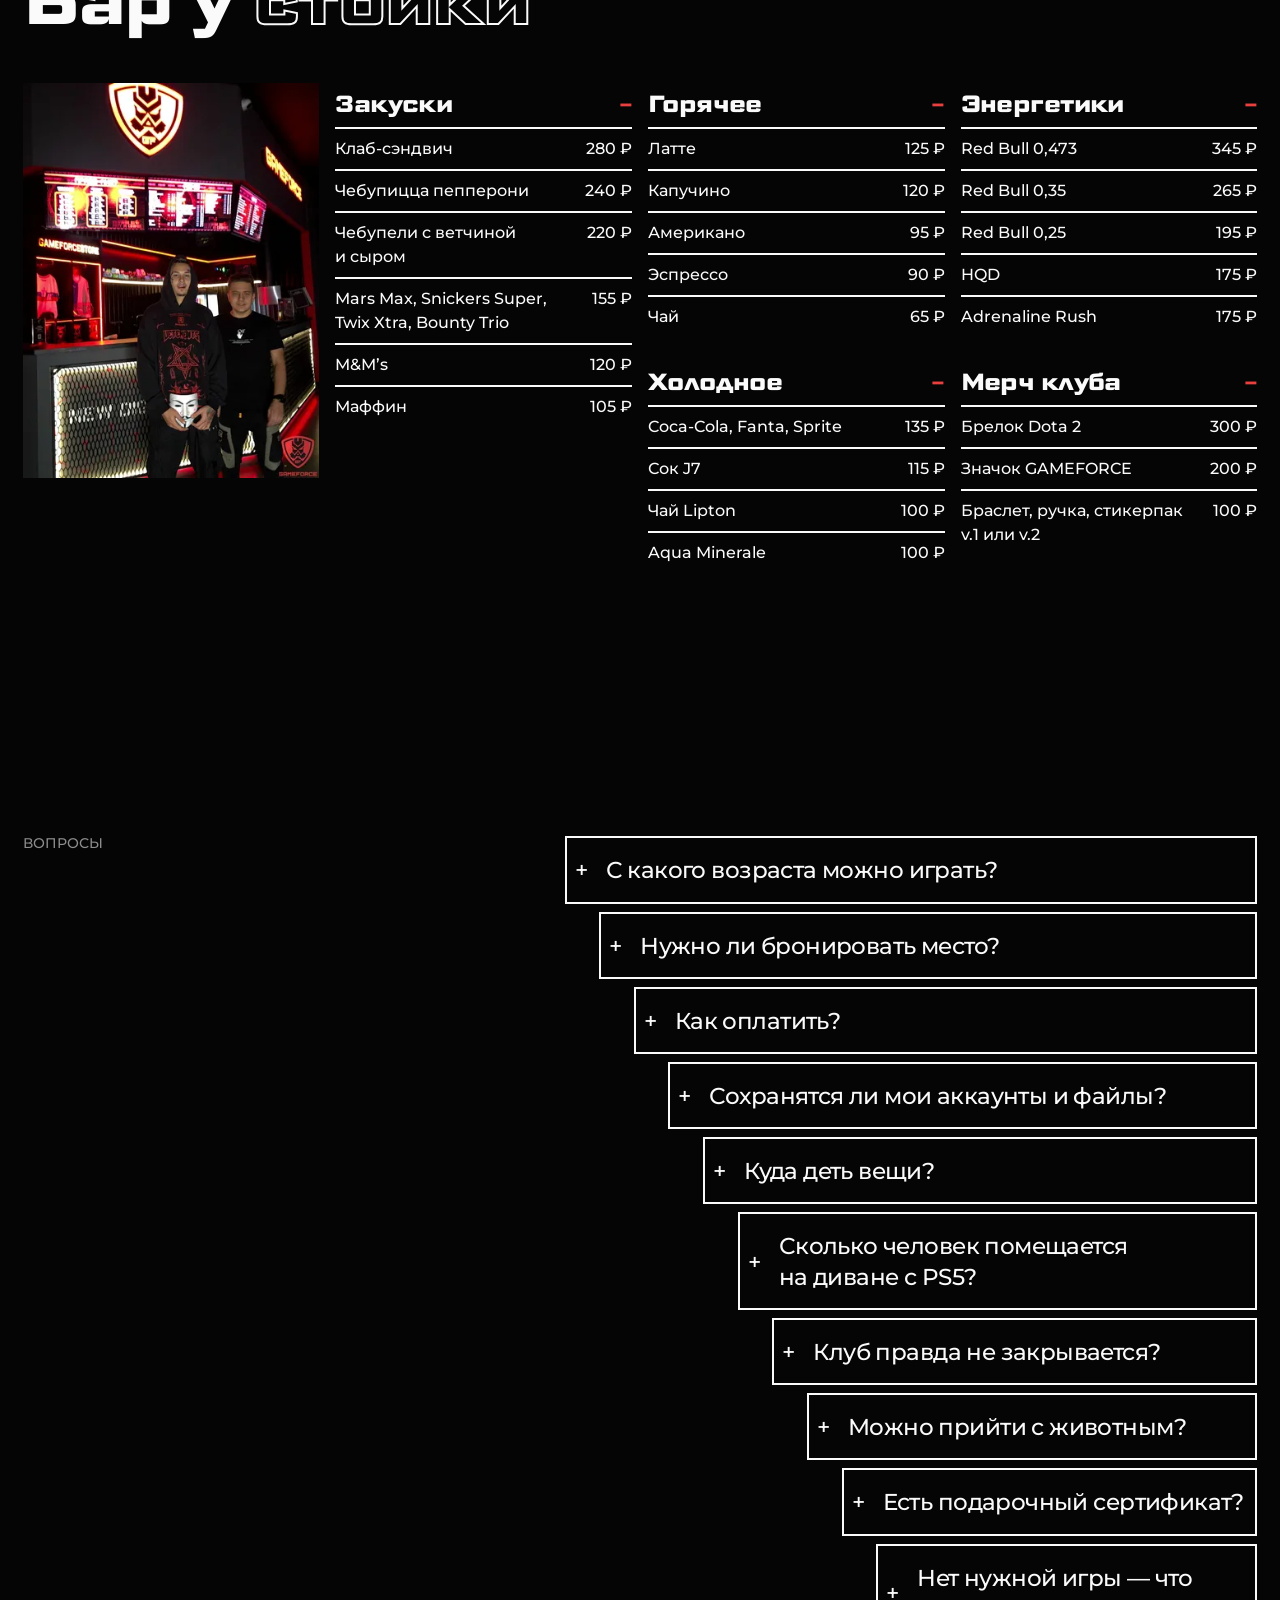
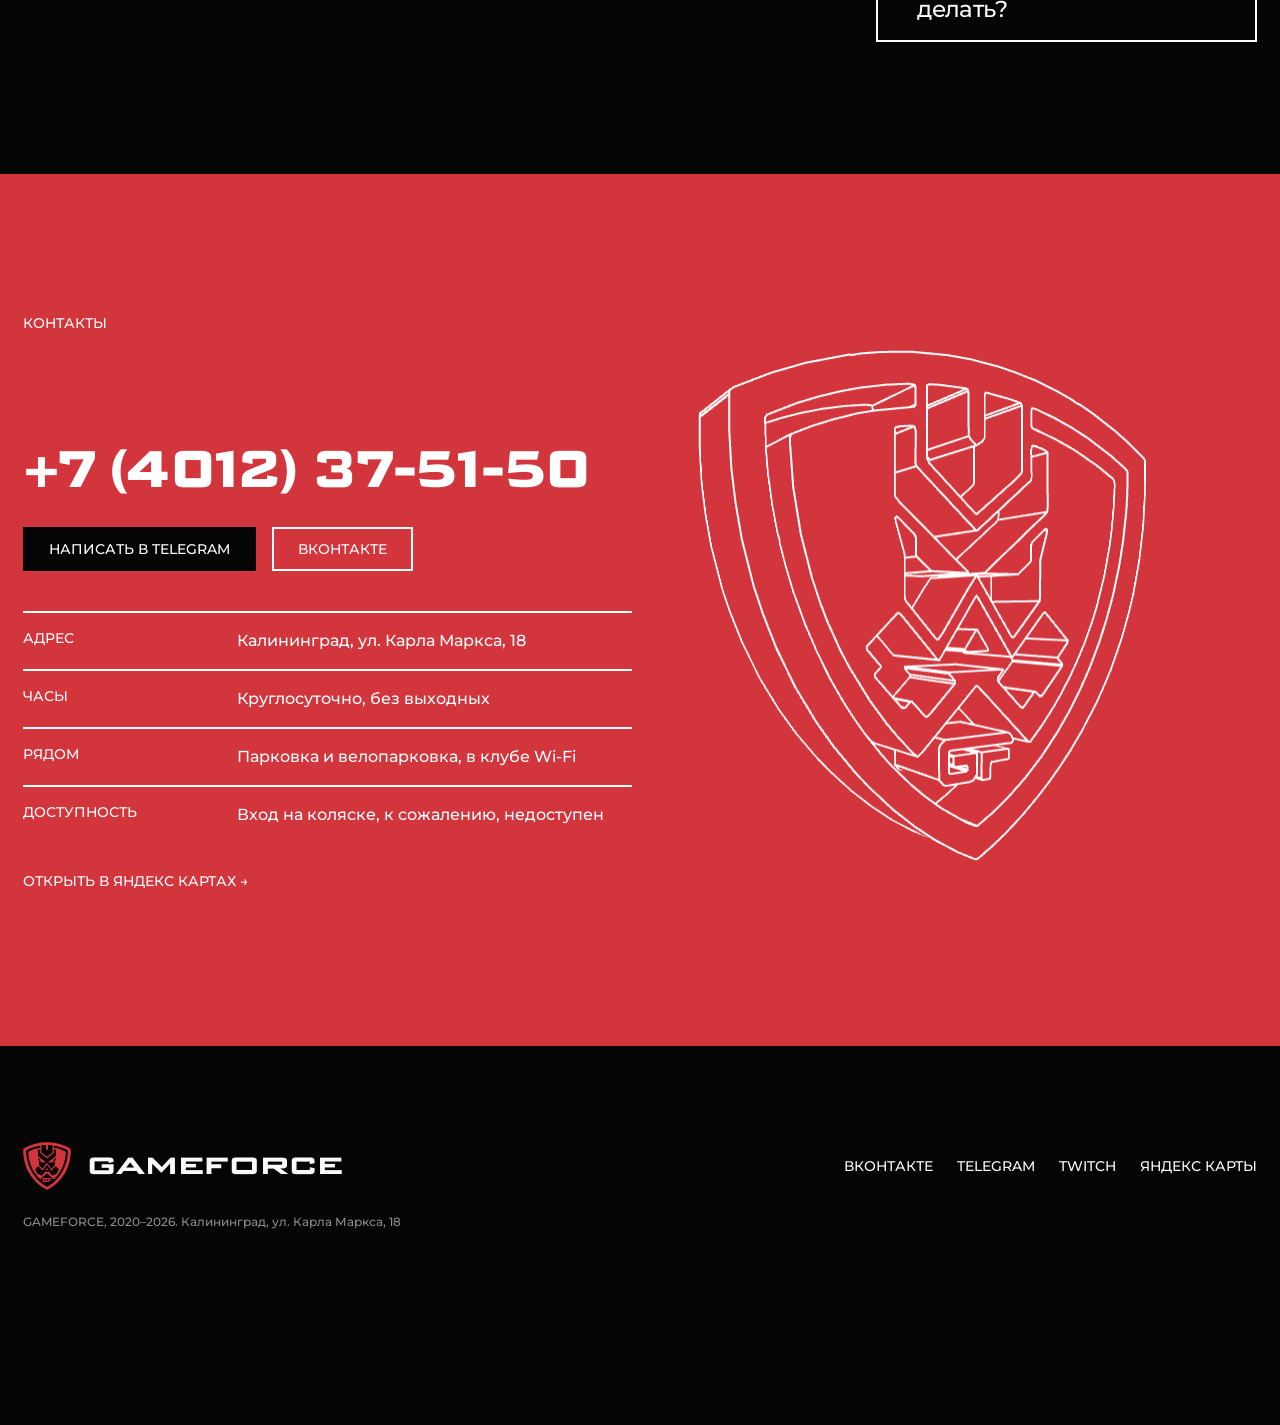
==== commit 39597aa3: "Публикация 2026-11-03 11:15" ====
--- a/index.html
+++ b/index.html
@@ -116,9 +116,6 @@
 
   <!-- 01 · первый экран · twitchrivals V + E · свой образ: контурный щит клуба -->
   <section class="hero" id="top" data-block="01-первый-экран" data-loud="громкий">
-    <div class="hero__stage" aria-hidden="true">
-      <canvas class="hero__gl" data-gl="shield"></canvas>
-    </div>
     <div class="wrap hero__in">
       <div class="hero__top">
         <p class="label hero__label">Калининград · Карла Маркса, 18 · 24/7</p>
@@ -141,6 +138,7 @@
       </div>
       <div class="hero__space" data-anchor aria-hidden="true">
         <img class="hero__still" src="assets/img/shield-line.svg" width="594" height="596" alt="" fetchpriority="high">
+        <canvas class="hero__gl" data-gl="shield"></canvas>
       </div>
     </div>
   </section>
--- a/assets/css/sections.css
+++ b/assets/css/sections.css
@@ -104,8 +104,6 @@
 
 /* ── 01 · первый экран: сетка «верх / текст | щит / вордмарк»; щит вписывается в область [data-anchor] ── */
 .hero { position: relative; display: flex; min-height: 100vh; min-height: 100svh; overflow: hidden; overflow: clip; }
-.hero__stage { position: absolute; inset: 0; }
-.hero__gl { width: 100%; height: 100%; }
 .hero__in {
   position: relative; display: grid; gap: var(--s-4) var(--gap);
   grid-template-columns: minmax(0, 5fr) minmax(0, 7fr);
@@ -118,6 +116,7 @@
 .hero__space { grid-area: space; position: relative; min-height: 0; }
 @media (min-width: 768px) { .hero__space { grid-row: 1 / 3; } }   /* щит захватывает и верхнюю строку: ярлык и рейтинг лежат поверх холста */
 .hero__still { position: absolute; inset: 0; width: 100%; height: 100%; object-fit: contain; transition: opacity var(--d-3) var(--e-out); }
+.hero__gl { position: absolute; inset: 0; width: 100%; height: 100%; }   /* холст только на области щита — в 2–2,5 раза меньше пикселей, чем на весь экран */
 html.gl-shield .hero__still { opacity: 0; }
 .hero__rate { display: grid; justify-items: end; align-content: center; gap: var(--s-1); min-height: var(--tap); text-align: end; transition: color var(--d-1) var(--e-out); }
 @media (hover: hover) and (pointer: fine) { .hero__rate:hover { color: var(--c-accent-text); } }
@@ -315,8 +314,7 @@
 .turniry__card {
   position: relative; display: flex; flex-direction: column; gap: var(--s-4);
   max-width: 44rem; margin-block-start: var(--s-5); margin-inline-start: auto; padding: var(--s-5);   /* seams:ok — донор: max-w-232 */
-  background-color: color-mix(in srgb, var(--c-bg) 90%, transparent);
-  -webkit-backdrop-filter: blur(4px); backdrop-filter: blur(4px);   /* seams:ok — донор: backdrop-blur-sm */
+  background-color: color-mix(in srgb, var(--c-bg) 94%, transparent);   /* донор: bg-black/90 + backdrop-blur-sm; размытие поверх 12 движущихся кадров пересчитывалось каждый кадр (43 % рывков) — без него, фон плотнее */
   border: var(--line) solid var(--c-line);
 }
 .turniry__dot { position: absolute; width: var(--s-3); height: var(--s-3); background-color: var(--c-accent); }
@@ -381,7 +379,7 @@
 .faq__aside { display: grid; gap: var(--s-2); align-content: start; }
 .faq__h2 { font-size: var(--fs-2); line-height: var(--lh-2); letter-spacing: var(--ls-2); font-stretch: 100%; margin-block-end: var(--s-4); }
 .faq__stack { position: relative; display: none; padding-inline-start: var(--s-2); }
-.faq__img { width: 83.333%; aspect-ratio: 4 / 3; object-fit: cover; }   /* seams:ok — донор: w-5/6, кадры 1000×750 */
+.faq__img { width: 83.333%; aspect-ratio: 4 / 3; object-fit: cover; will-change: opacity; }   /* прозрачность по прокрутке — на своём слое, без перерисовки */   /* seams:ok — донор: w-5/6, кадры 1000×750 */
 .faq__img + .faq__img { position: absolute; inset-block-start: var(--s-5); inset-inline-start: var(--s-5); }
 .faq__img + .faq__img + .faq__img { inset-block-start: var(--s-6); inset-inline-start: var(--s-6); }
 .faq__list { display: flex; flex-direction: column; gap: var(--s-2); }
